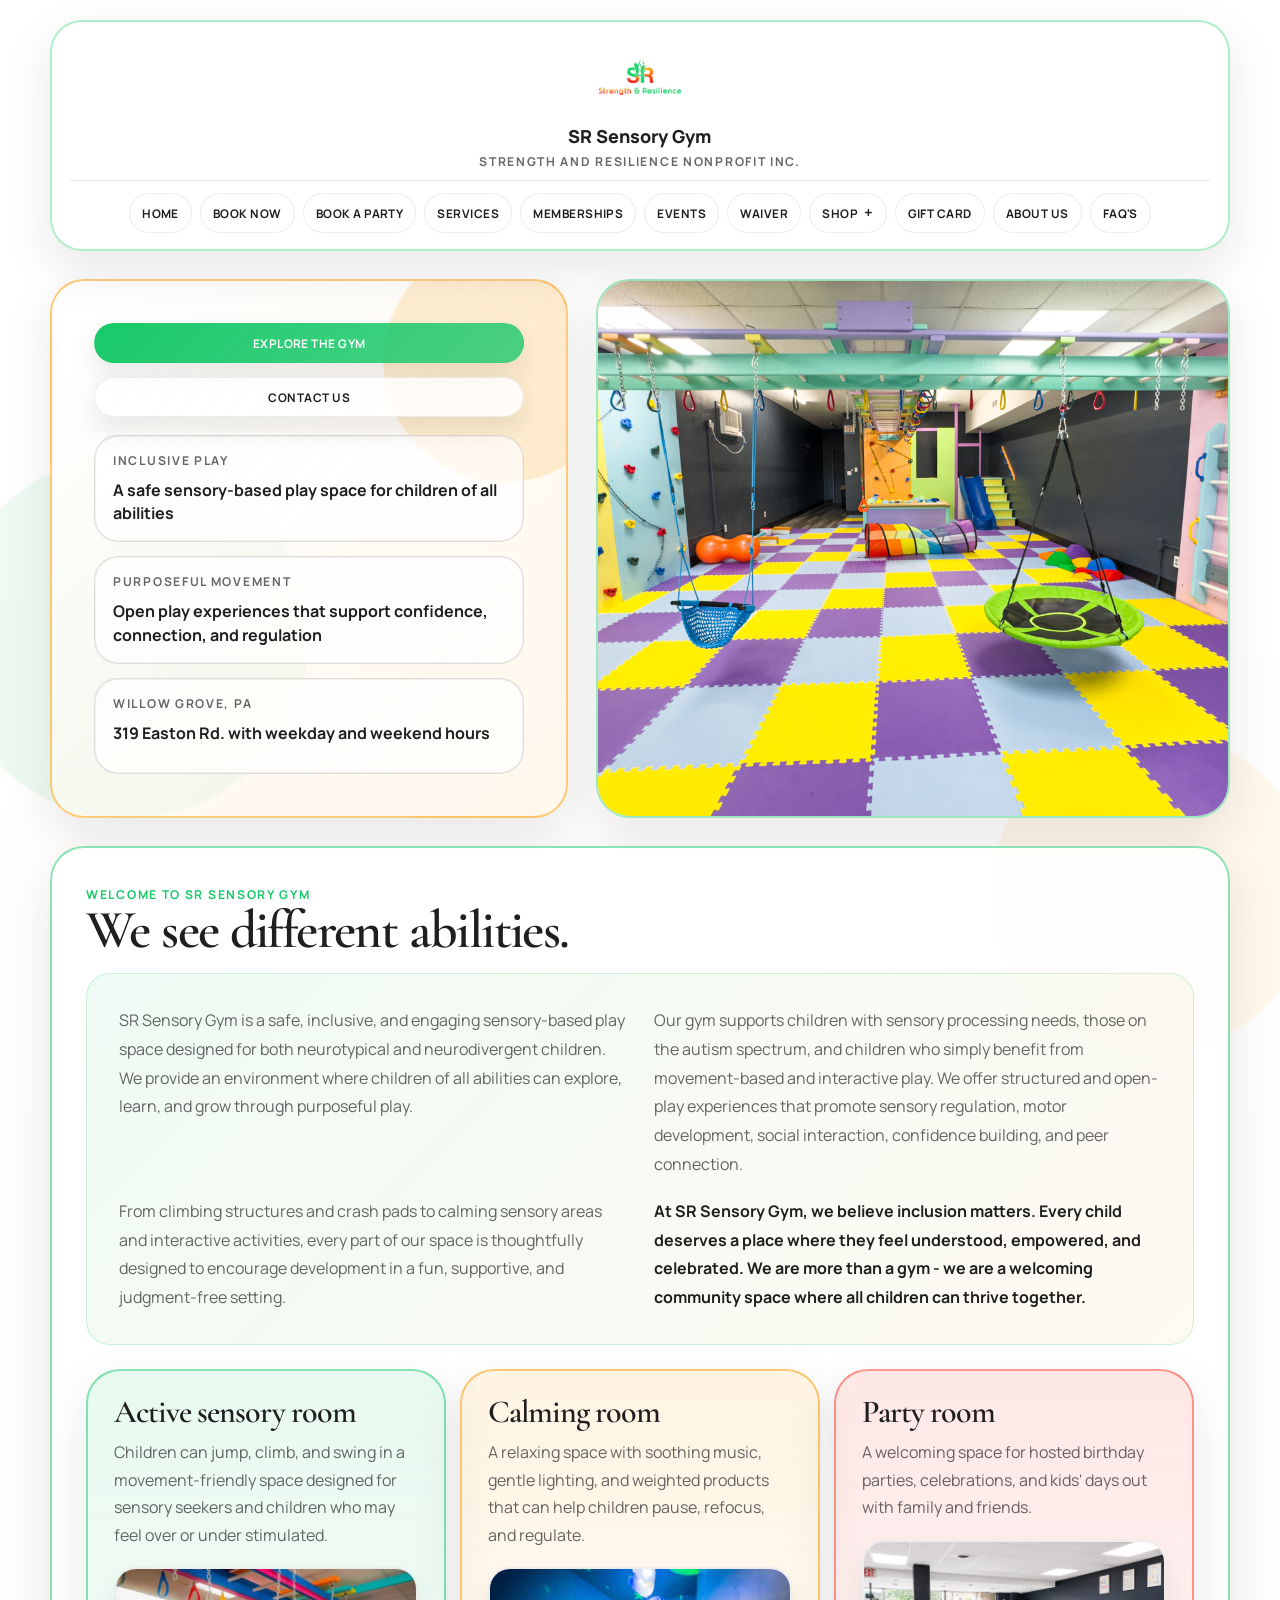
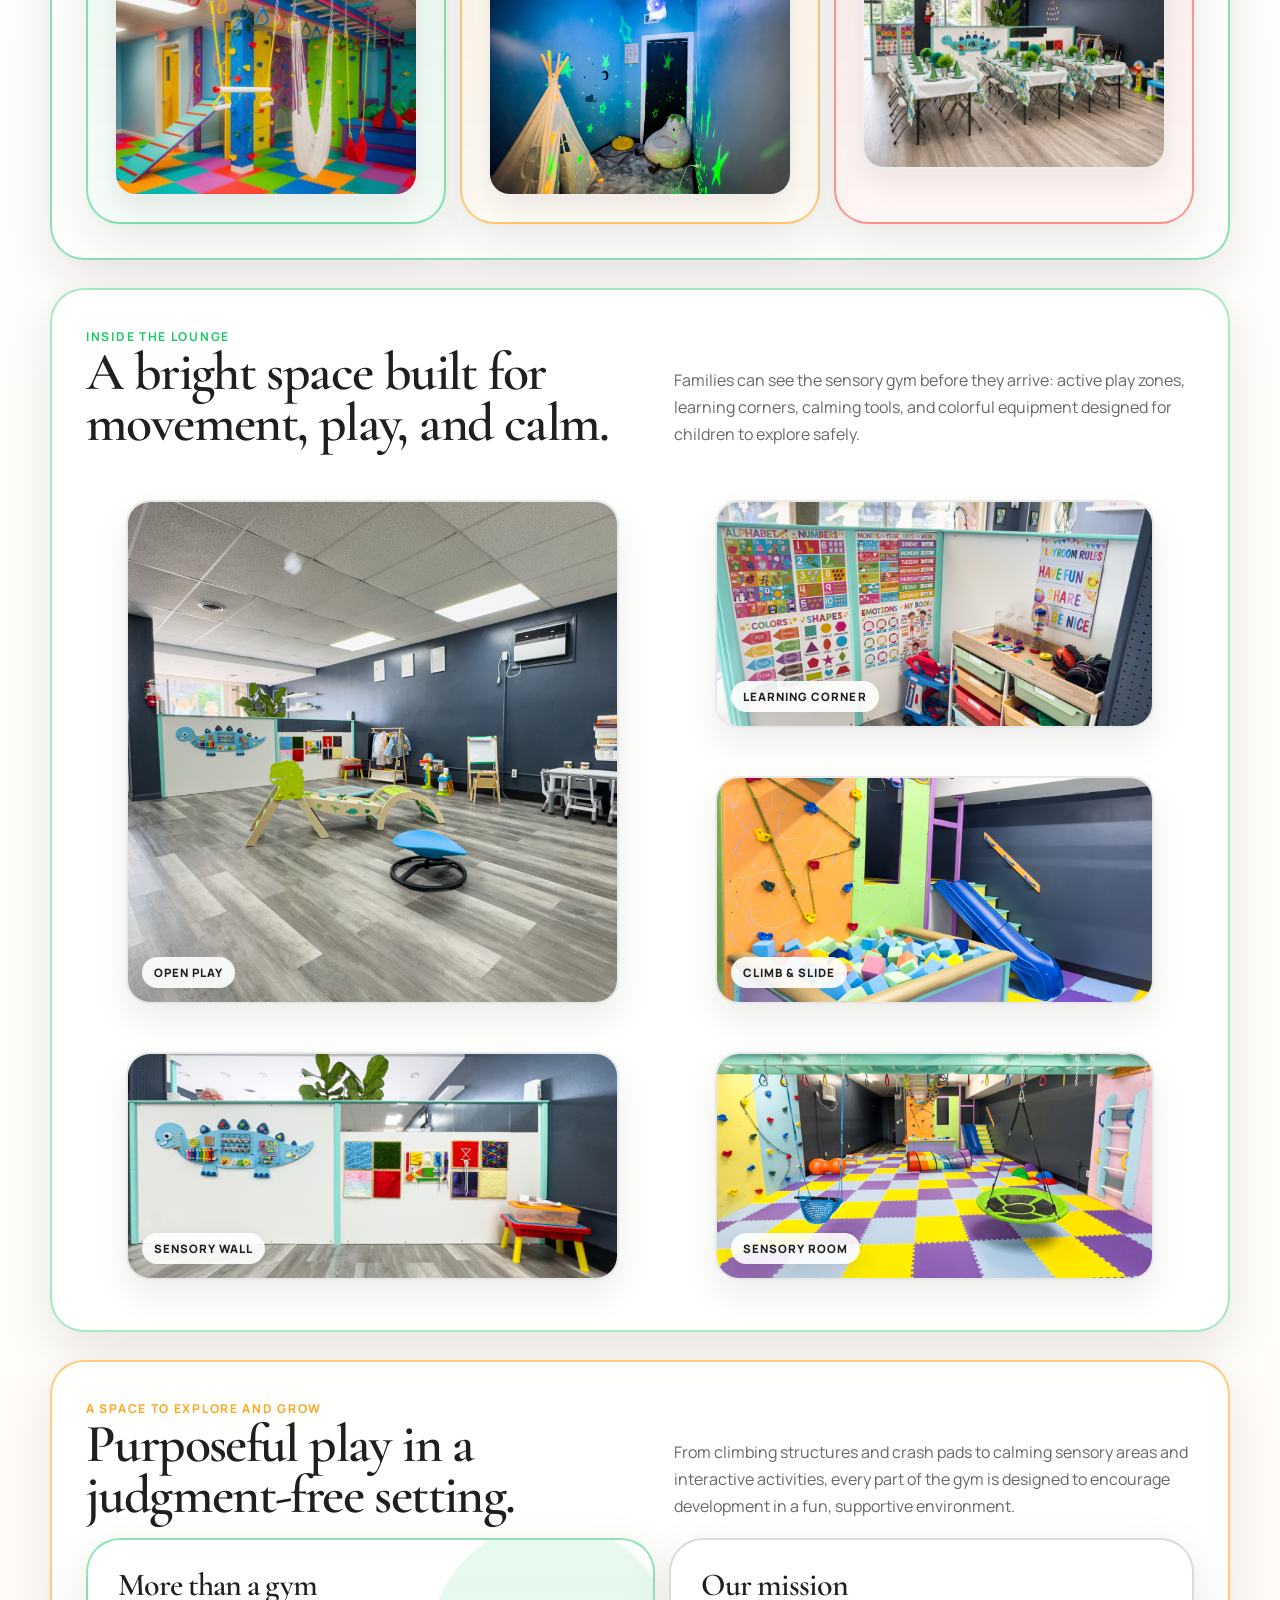
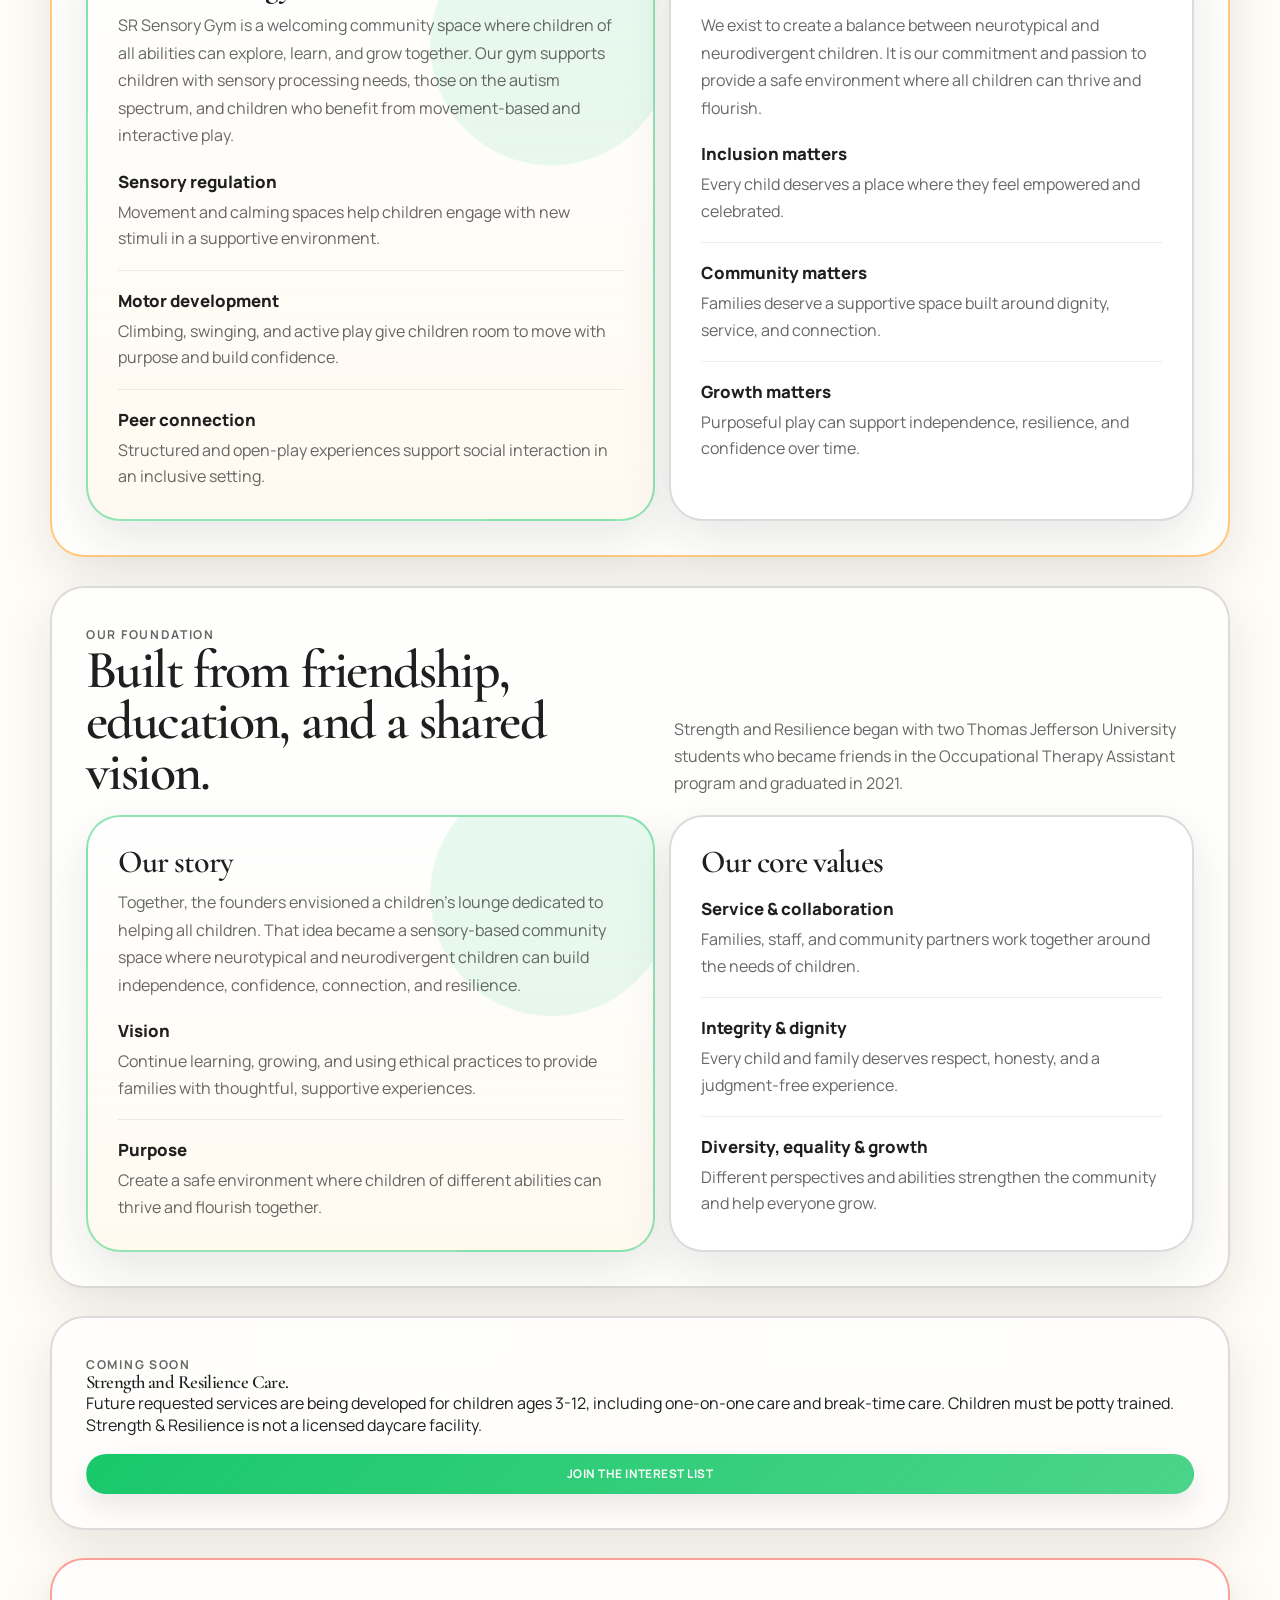
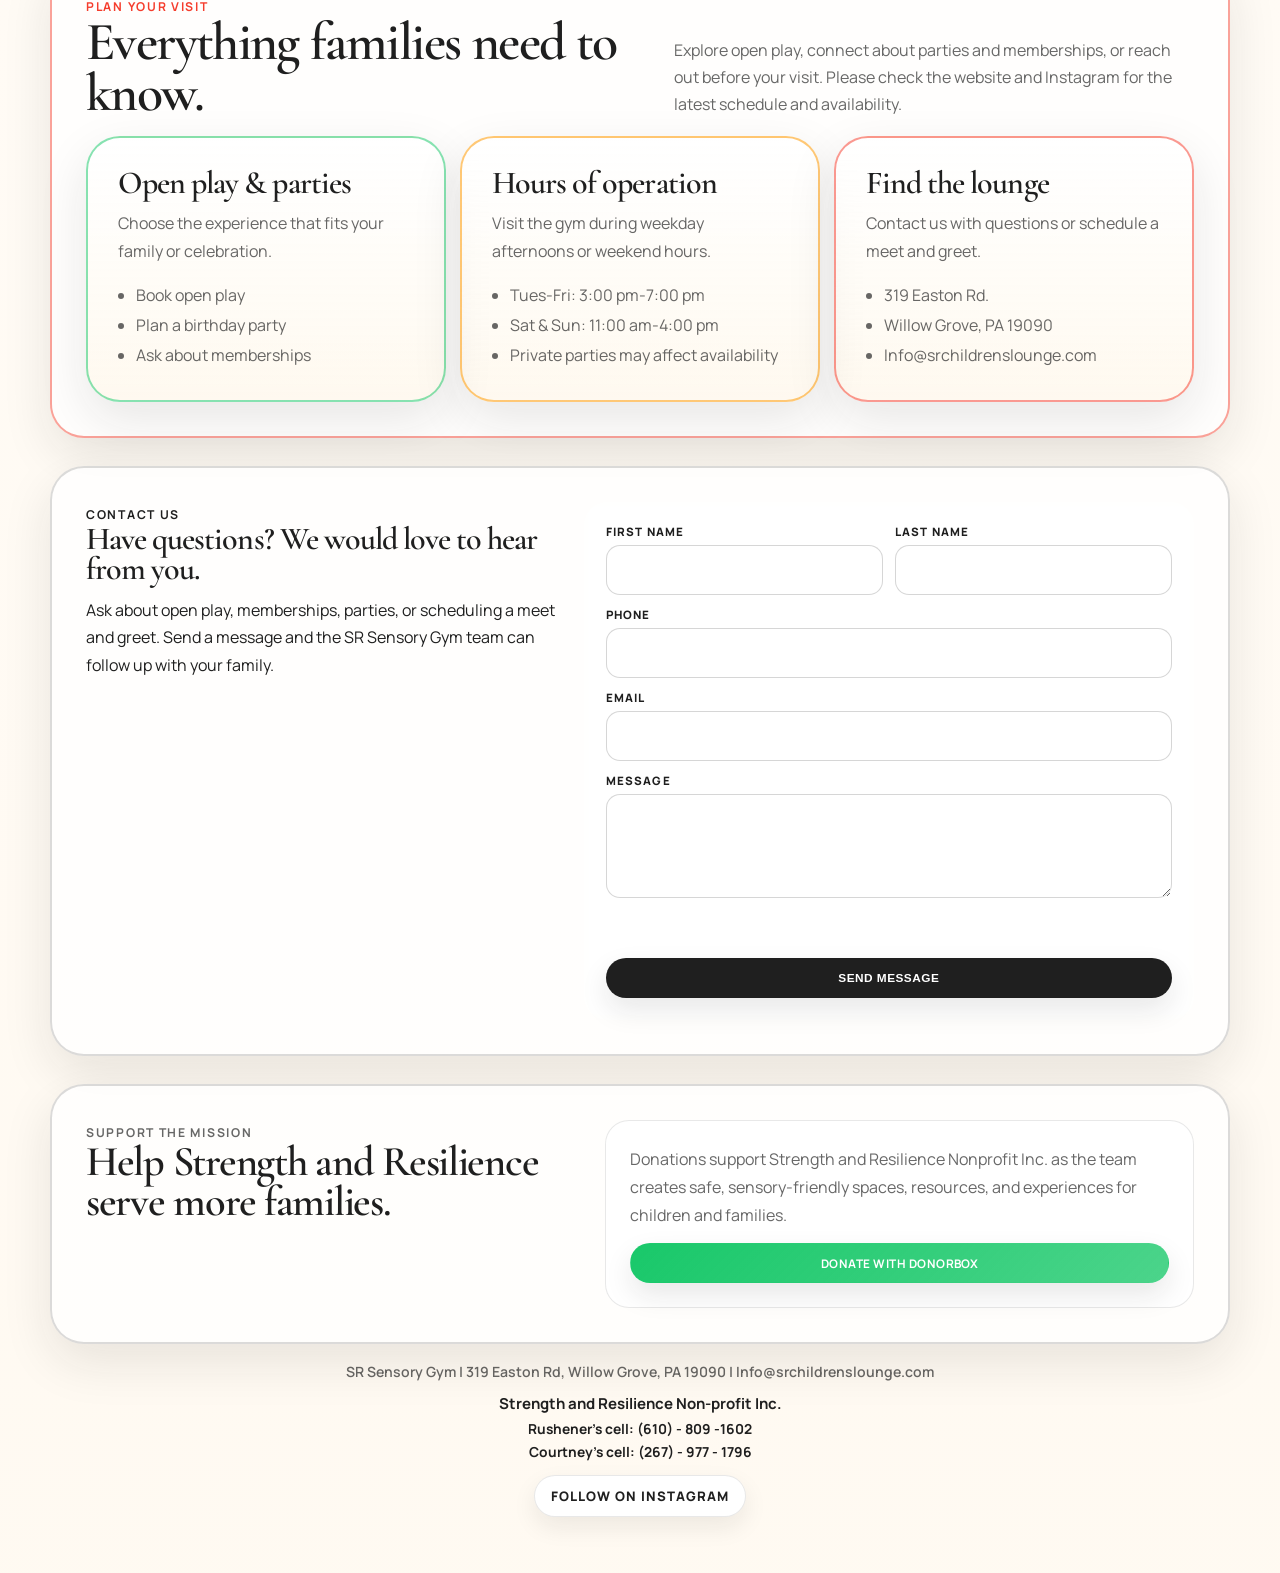
==== index.html @ 8238348f "Launch SR Sensory Gym standalone website" ====
<!DOCTYPE html>
<html lang="en">
<head>
  <meta charset="UTF-8" />
  <meta name="viewport" content="width=device-width, initial-scale=1.0" />
  <title>SR Sensory Gym | Strength and Resilience Nonprofit Inc.</title>
  <meta name="description" content="SR Sensory Gym is an inclusive sensory-based play space for neurotypical and neurodivergent children in Willow Grove, PA." />
  <style>
    @import url('https://fonts.googleapis.com/css2?family=Cormorant+Garamond:wght@500;600;700&family=Manrope:wght@400;500;600;700;800&display=swap');

    :root {
      --forest: #19c86a;
      --sun: #ffa41b;
      --tangerine: #ffa41b;
      --poppy: #f53d2d;
      --cream: #ffffff;
      --warm-white: #ffffff;
      --sage: rgba(25, 200, 106, .1);
      --sand: rgba(255, 164, 27, .12);
      --ink: #1f1f1f;
      --muted: rgba(31, 31, 31, .68);
      --line: rgba(31, 31, 31, .16);
      --shadow: 0 18px 50px rgba(31, 31, 31, .1);
      --radius-xl: 34px;
      --radius-lg: 24px;
    }

    * { box-sizing: border-box; }
    html { scroll-behavior: smooth; }
    body {
      margin: 0;
      font-family: Manrope, ui-sans-serif, system-ui, -apple-system, BlinkMacSystemFont, "Segoe UI", sans-serif;
      color: var(--ink);
      background:
        radial-gradient(circle at 10% 10%, rgba(25,200,106,.08) 0 180px, transparent 182px),
        radial-gradient(circle at 90% 14%, rgba(255,164,27,.08) 0 160px, transparent 162px),
        linear-gradient(180deg, #ffffff 0%, rgba(255,164,27,.06) 100%);
    }

    a { color: inherit; text-decoration: none; }
    img { display: block; max-width: 100%; }
    h1, h2, h3, p { margin: 0; }

    h1, h2, h3 {
      font-family: "Cormorant Garamond", Georgia, serif;
      line-height: .95;
      letter-spacing: -.03em;
      font-weight: 600;
    }

    .page {
      width: min(1180px, calc(100% - 32px));
      margin: 0 auto;
      padding: 20px 0 56px;
    }

    .site-header {
      display: grid;
      justify-items: center;
      align-items: center;
      gap: 10px;
      padding: 14px 18px 16px;
      border: 2px solid rgba(25, 200, 106, .34);
      border-radius: 32px;
      background: rgba(255, 255, 255, 0.92);
      backdrop-filter: blur(10px);
      box-shadow: var(--shadow);
      position: sticky;
      top: 16px;
      z-index: 10;
    }

    .brand {
      display: flex;
      flex-direction: column;
      align-items: center;
      gap: 6px;
      min-width: 0;
      text-align: center;
    }

    .brand img {
      width: 82px;
      height: 82px;
      object-fit: contain;
    }

    .brand strong {
      display: block;
      font-size: 1.12rem;
      font-weight: 800;
    }

    .brand span,
    .eyebrow,
    .info-label {
      color: var(--muted);
      font-size: .76rem;
      font-weight: 700;
      letter-spacing: .14em;
      text-transform: uppercase;
    }

    .brand span { display: block; margin-top: 5px; }

    .nav-links {
      display: flex;
      flex-wrap: wrap;
      justify-content: center;
      gap: 8px;
      width: 100%;
      padding-top: 12px;
      border-top: 1px solid rgba(31,31,31,.09);
    }

    .nav-links a,
    .button {
      display: inline-flex;
      align-items: center;
      justify-content: center;
      min-height: 40px;
      padding: 0 12px;
      border-radius: 999px;
      font-size: .74rem;
      font-weight: 700;
      letter-spacing: .04em;
      text-transform: uppercase;
    }

    .nav-links a {
      background: rgba(255,255,255,.9);
      border: 1px solid rgba(31,31,31,.08);
    }

    .hero {
      display: grid;
      grid-template-columns: minmax(0, .9fr) minmax(0, 1.1fr);
      gap: 28px;
      margin-top: 28px;
      align-items: stretch;
    }

    .panel,
    .highlight-card,
    .story-card,
    .visit-card,
    .cta-band,
    .logo-card {
      border: 2px solid var(--line);
      border-radius: var(--radius-xl);
      background: var(--warm-white);
      box-shadow: var(--shadow);
    }

    .hero-copy {
      padding: clamp(28px, 4vw, 42px);
      border-color: rgba(255, 164, 27, .56);
      background:
        radial-gradient(circle at 88% 15%, rgba(255,164,27,.18) 0 120px, transparent 122px),
        linear-gradient(135deg, var(--warm-white), rgba(255,164,27,.08));
    }

    .hero-actions,
    .hero-points,
    .highlights,
    .story-grid,
    .visit-grid {
      display: grid;
      gap: 14px;
    }

    .hero-actions {
      grid-template-columns: 1fr;
      margin-top: 0;
    }

    .button {
      border: 1px solid transparent;
      box-shadow: 0 12px 28px rgba(31,31,31,.1);
    }

    .button.primary {
      color: var(--warm-white);
      background: linear-gradient(135deg, var(--forest), rgba(25,200,106,.78));
    }

    .button.secondary {
      color: var(--ink);
      background: rgba(255,255,255,.82);
      border-color: rgba(31,31,31,.08);
    }

    .hero-points {
      grid-template-columns: 1fr;
      margin-top: 18px;
    }

    .info-pill {
      min-height: 96px;
      padding: 16px 18px;
      border: 1px solid rgba(31,31,31,.14);
      border-radius: var(--radius-lg);
      background: rgba(255,255,255,.72);
      box-shadow: inset 0 0 0 1px rgba(31,31,31,.06);
    }

    .info-label {
      display: block;
    }

    .info-pill strong {
      display: block;
      margin-top: 10px;
      font-size: 1rem;
      line-height: 1.45;
    }

    .logo-card {
      padding: 0;
      border: 0;
      border-radius: 0;
      background: transparent;
      box-shadow: none;
    }

    .logo-stage {
      min-height: 100%;
      padding: 0;
      display: grid;
      align-content: center;
      justify-items: center;
      background: transparent;
    }

    .logo-stage img {
      width: min(100%, 500px);
    }

    .hero-photo {
      min-height: 100%;
      overflow: hidden;
      border-color: rgba(25, 200, 106, .42);
      background: #ffffff;
    }

    .hero-photo img {
      width: 100%;
      height: 100%;
      min-height: 520px;
      object-fit: cover;
    }

    .photo-section {
      display: grid;
      gap: 18px;
    }

    .photo-grid {
      display: grid;
      grid-template-columns: 1.05fr .95fr;
      grid-auto-rows: 260px;
      gap: 16px;
    }

    .photo-card {
      position: relative;
      overflow: hidden;
      min-height: 0;
      border: 2px solid rgba(31,31,31,.1);
      border-radius: var(--radius-lg);
      background: #ffffff;
      box-shadow: 0 16px 34px rgba(31,31,31,.08);
    }

    .photo-card:first-child {
      grid-row: span 2;
    }

    .photo-card img {
      width: 100%;
      height: 100%;
      object-fit: cover;
    }

    .photo-card span {
      position: absolute;
      left: 14px;
      bottom: 14px;
      max-width: calc(100% - 28px);
      padding: 8px 12px;
      border-radius: 999px;
      color: var(--ink);
      background: rgba(255,255,255,.9);
      box-shadow: 0 10px 24px rgba(31,31,31,.12);
      font-size: .72rem;
      font-weight: 900;
      letter-spacing: .09em;
      text-transform: uppercase;
    }

    section {
      margin-top: 28px;
    }

    main > section:not(.hero) {
      scroll-margin-top: 132px;
      padding: clamp(24px, 3.2vw, 34px);
      border: 2px solid var(--line);
      border-radius: var(--radius-xl);
      background: rgba(255,255,255,.78);
      box-shadow: var(--shadow);
    }

    #about { border-color: rgba(25, 200, 106, .5); }
    #experience { border-color: rgba(255, 164, 27, .58); }
    #photos { border-color: rgba(25, 200, 106, .4); }
    #visit { border-color: rgba(245, 61, 45, .48); }

    #about .eyebrow { color: var(--forest); }
    #experience .eyebrow { color: var(--tangerine); }
    #photos .eyebrow { color: var(--forest); }
    #visit .eyebrow { color: var(--poppy); }

    .section-head {
      display: flex;
      justify-content: space-between;
      align-items: end;
      gap: 20px;
      margin-bottom: 18px;
    }

    .section-head h2 {
      font-size: clamp(2.3rem, 4.2vw, 4rem);
    }

    .section-head p {
      max-width: 520px;
      color: var(--muted);
      line-height: 1.7;
    }

    .about-copy {
      display: grid;
      grid-template-columns: repeat(2, minmax(0, 1fr));
      gap: 18px 28px;
      margin: 0 0 24px;
      padding: clamp(22px, 3vw, 32px);
      border: 1px solid rgba(25, 200, 106, .2);
      border-radius: 24px;
      background: linear-gradient(135deg, rgba(25, 200, 106, .07), rgba(255, 164, 27, .06));
    }

    .about-copy p {
      color: var(--muted);
      line-height: 1.8;
    }

    .about-copy p:last-child {
      color: var(--ink);
      font-weight: 700;
    }

    .highlights {
      grid-template-columns: repeat(3, minmax(0, 1fr));
    }

    .highlight-card {
      padding: 26px;
    }

    .highlight-card:nth-child(1) { border-color: rgba(25,200,106,.5); background: linear-gradient(180deg, var(--sage), rgba(25,200,106,.04)); }
    .highlight-card:nth-child(2) { border-color: rgba(255,164,27,.58); background: linear-gradient(180deg, var(--sand), rgba(255,164,27,.04)); }
    .highlight-card:nth-child(3) { border-color: rgba(245,61,45,.5); background: linear-gradient(180deg, rgba(245,61,45,.12), rgba(245,61,45,.04)); }

    .highlight-card h3,
    .story-card h3,
    .visit-card h3,
    .cta-band h3 {
      font-size: 2rem;
    }

    .highlight-card p,
    .story-card p,
    .visit-card p,
    .cta-band p {
      margin-top: 12px;
      color: var(--muted);
      line-height: 1.72;
    }

    .highlight-image {
      margin: 18px 0 0;
      overflow: hidden;
      border: 2px solid rgba(31,31,31,.08);
      border-radius: 22px;
      background: #ffffff;
      box-shadow: 0 14px 28px rgba(31,31,31,.08);
    }

    .highlight-image img {
      display: block;
      width: 100%;
      aspect-ratio: 4 / 3;
      object-fit: cover;
    }

    .story-grid {
      grid-template-columns: 1.04fr .96fr;
    }

    .story-card,
    .visit-card {
      padding: 30px;
    }

    .story-card.featured {
      border-color: rgba(25, 200, 106, .48);
      background:
        radial-gradient(circle at 82% 18%, rgba(25,200,106,.1) 0 120px, transparent 122px),
        linear-gradient(180deg, #ffffff, rgba(255,164,27,.06));
    }

    .story-list {
      display: grid;
      gap: 18px;
      margin-top: 20px;
    }

    .story-item {
      padding-top: 18px;
      border-top: 1px solid rgba(31,31,31,.08);
    }

    .story-item:first-child {
      padding-top: 0;
      border-top: 0;
    }

    .story-item strong {
      display: block;
      font-size: 1.05rem;
      font-weight: 800;
    }

    .story-item span {
      display: block;
      margin-top: 6px;
      color: var(--muted);
      line-height: 1.65;
    }

    .visit-grid {
      grid-template-columns: repeat(3, minmax(0, 1fr));
    }

    .visit-card {
      background: linear-gradient(180deg, rgba(255,255,255,.96), rgba(255,164,27,.06));
    }

    .visit-card:nth-child(1) { border-color: rgba(25,200,106,.52); }
    .visit-card:nth-child(2) { border-color: rgba(255,164,27,.6); }
    .visit-card:nth-child(3) { border-color: rgba(245,61,45,.52); }

    .visit-card ul {
      margin: 16px 0 0;
      padding-left: 18px;
      color: var(--muted);
      line-height: 1.85;
    }

    .cta-band {
      display: grid;
      grid-template-columns: .88fr 1.12fr;
      gap: 18px;
      padding: 30px;
      background:
        radial-gradient(circle at 88% 18%, rgba(255,255,255,.15) 0 110px, transparent 112px),
        linear-gradient(135deg, var(--tangerine), var(--poppy));
      border-color: rgba(245,61,45,.76);
      color: var(--ink);
    }

    .cta-band p {
      color: var(--ink);
      max-width: 560px;
    }

    .donor-band {
      display: grid;
      grid-template-columns: .92fr 1.08fr;
      gap: 18px;
      padding: 30px;
      border: 2px solid rgba(25,200,106,.46);
      border-radius: var(--radius-xl);
      background:
        radial-gradient(circle at 86% 16%, rgba(25,200,106,.15) 0 110px, transparent 112px),
        linear-gradient(135deg, #ffffff, rgba(255,164,27,.08));
      box-shadow: var(--shadow);
    }

    .donor-band h3 {
      font-size: 2.65rem;
    }

    .donor-band p {
      color: var(--muted);
      line-height: 1.75;
    }

    .donor-box {
      display: grid;
      align-content: center;
      gap: 14px;
      padding: 24px;
      border: 1px solid rgba(31,31,31,.1);
      border-radius: var(--radius-lg);
      background: rgba(255,255,255,.78);
    }

    .cta-box {
      padding: 22px;
      border-radius: 24px;
      background: rgba(255,255,255,.14);
      backdrop-filter: blur(6px);
    }

    .contact-form {
      display: grid;
      grid-template-columns: 1fr 1fr;
      gap: 12px;
    }

    .form-field {
      display: grid;
      gap: 6px;
    }

    .form-field.full {
      grid-column: 1 / -1;
    }

    .form-field label {
      font-size: .72rem;
      font-weight: 800;
      letter-spacing: .1em;
      text-transform: uppercase;
    }

    .form-field input,
    .form-field textarea {
      width: 100%;
      border: 1px solid rgba(31,31,31,.18);
      border-radius: 14px;
      padding: 13px 14px;
      color: var(--ink);
      background: rgba(255,255,255,.78);
      font: inherit;
    }

    .form-field textarea {
      min-height: 104px;
      resize: vertical;
    }

    .form-submit {
      grid-column: 1 / -1;
      border: 1px solid rgba(31,31,31,.18);
      background: var(--ink);
      color: var(--warm-white);
      cursor: pointer;
    }

    .form-status {
      grid-column: 1 / -1;
      min-height: 24px;
      color: var(--muted);
      font-weight: 800;
      line-height: 1.5;
    }

    .form-status[data-tone="success"] { color: #147943; }
    .form-status[data-tone="error"] { color: var(--poppy); }

    .footer-note {
      margin-top: 18px;
      text-align: center;
      color: var(--muted);
      font-size: .88rem;
      font-weight: 600;
    }

    .footer-links {
      display: flex;
      flex-wrap: wrap;
      justify-content: center;
      gap: 10px;
      margin-top: 12px;
    }

    .footer-link {
      display: inline-flex;
      align-items: center;
      min-height: 42px;
      padding: 0 16px;
      border: 1px solid rgba(31,31,31,.1);
      border-radius: 999px;
      color: var(--ink);
      background: var(--warm-white);
      box-shadow: 0 10px 24px rgba(31,31,31,.08);
      font-size: .82rem;
      font-weight: 800;
      letter-spacing: .08em;
      text-transform: uppercase;
    }

    .footer-contact {
      margin-top: 10px;
      text-align: center;
      color: var(--ink);
      font-size: .86rem;
      font-weight: 700;
      line-height: 1.7;
    }

    .footer-contact strong {
      display: block;
      font-size: .94rem;
    }

    .newsletter-popup[hidden] {
      display: none;
    }

    .newsletter-popup {
      position: fixed;
      top: 0;
      left: 0;
      width: 100vw;
      height: 100vh;
      z-index: 100;
      display: grid;
      place-items: center;
      padding: 18px;
      opacity: 0;
      visibility: hidden;
      transition: opacity .28s ease, visibility .28s ease;
    }

    .newsletter-popup.is-visible {
      opacity: 1;
      visibility: visible;
    }

    .newsletter-backdrop {
      position: absolute;
      inset: 0;
      background:
        radial-gradient(circle at 20% 18%, rgba(25, 200, 106, .24), transparent 260px),
        radial-gradient(circle at 82% 26%, rgba(255, 164, 27, .22), transparent 240px),
        rgba(31, 31, 31, .34);
      backdrop-filter: blur(8px);
    }

    .newsletter-card {
      position: relative;
      width: min(560px, 100%);
      max-height: calc(100vh - 36px);
      overflow-y: auto;
      border: 2px solid rgba(25, 200, 106, .24);
      border-radius: 34px;
      background:
        radial-gradient(circle at 86% 8%, rgba(255, 164, 27, .16) 0 110px, transparent 112px),
        linear-gradient(145deg, rgba(255,255,255,.98), rgba(255,248,238,.98));
      box-shadow: 0 24px 70px rgba(31, 31, 31, .2);
      transform: translateY(18px) scale(.98);
      transition: transform .32s ease;
    }

    .newsletter-popup.is-visible .newsletter-card {
      transform: translateY(0) scale(1);
    }

    .newsletter-close {
      position: absolute;
      top: 18px;
      right: 18px;
      z-index: 2;
      width: 42px;
      height: 42px;
      border: 1px solid rgba(31,31,31,.08);
      border-radius: 50%;
      color: rgba(31,31,31,.48);
      background: rgba(255,255,255,.82);
      cursor: pointer;
      font: 700 2.2rem/1 Arial, sans-serif;
      box-shadow: 0 10px 22px rgba(31,31,31,.08);
    }

    .newsletter-copy {
      padding: 44px 42px 24px;
    }

    .newsletter-copy h2 {
      max-width: 420px;
      font-size: clamp(2.35rem, 7vw, 3.55rem);
      line-height: .92;
    }

    .newsletter-copy > p {
      margin-top: 18px;
      color: #3a3632;
      font-size: 1rem;
      line-height: 1.55;
    }

    .newsletter-form {
      display: grid;
      gap: 14px;
      margin-top: 22px;
    }

    .newsletter-form label {
      color: var(--muted);
      font-size: .72rem;
      font-weight: 700;
      letter-spacing: .12em;
      text-transform: uppercase;
    }

    .newsletter-form input[type="email"] {
      width: 100%;
      border: 1px solid rgba(31,31,31,.14);
      border-radius: 999px;
      padding: 14px 18px;
      color: var(--ink);
      background: rgba(255,255,255,.88);
      font: 600 1rem Manrope, ui-sans-serif, system-ui, sans-serif;
      outline: none;
      box-shadow: inset 0 1px 0 rgba(255,255,255,.8);
    }

    .newsletter-form input[type="email"]:focus {
      border-color: var(--forest);
      box-shadow: 0 0 0 4px rgba(25, 200, 106, .12);
    }

    .newsletter-form .form-status {
      min-height: 0;
      margin: 0;
      font-size: .88rem;
    }

    .newsletter-submit {
      justify-self: stretch;
      min-height: 52px;
      border: 0;
      border-radius: 999px;
      color: var(--warm-white);
      background: linear-gradient(135deg, var(--forest), rgba(25,200,106,.78));
      cursor: pointer;
      font-size: .82rem;
      font-weight: 800;
      letter-spacing: .1em;
      text-transform: uppercase;
      box-shadow: 0 16px 30px rgba(25, 200, 106, .22);
    }

    .newsletter-image {
      width: 100%;
      aspect-ratio: 16 / 7;
      object-fit: cover;
      border-top: 1px solid rgba(31,31,31,.08);
    }

    @media (max-width: 980px) {
      .hero,
      .story-grid,
      .cta-band,
      .donor-band,
      .visit-grid,
      .highlights,
      .about-copy,
      .photo-grid {
        grid-template-columns: 1fr;
      }

      .hero-points {
        grid-template-columns: 1fr;
      }

      .hero-photo img {
        min-height: 420px;
      }

      .photo-card:first-child {
        grid-row: span 1;
      }
    }

    @media (max-width: 760px) {
      main > section:not(.hero) {
        scroll-margin-top: 330px;
      }

      .site-header {
        padding: 16px 12px;
        border-radius: 26px;
      }

      .brand {
        width: 100%;
      }

      .brand img {
        width: 74px;
        height: 74px;
      }

      .nav-links {
        justify-content: flex-start;
        align-items: center;
        flex-wrap: nowrap;
        overflow-x: auto;
        padding: 12px 2px 5px;
        -webkit-overflow-scrolling: touch;
        scrollbar-width: none;
      }

      .nav-links::-webkit-scrollbar {
        display: none;
      }

      .nav-links a {
        flex: 0 0 auto;
      }

      .hero-actions {
        grid-template-columns: 1fr;
      }

      .contact-form {
        grid-template-columns: 1fr;
      }

      .form-field.full,
      .form-submit {
        grid-column: auto;
      }

      .newsletter-copy {
        padding: 42px 26px 24px;
      }

      .newsletter-copy h2 {
        font-size: clamp(2.45rem, 12vw, 3.4rem);
      }
    }
  </style>
  <link rel="stylesheet" href="assets/strength-resilience/flow.css" />
</head>
<body>
  <div class="page">
    <header class="site-header">
      <a class="brand" href="https://ownyourweb.xyz/">
        <img src="assets/strength-resilience-logo.png" alt="Strength &amp; Resilience Children Lounge logo" />
        <div>
          <strong>SR Sensory Gym</strong>
          <span>Strength and Resilience Nonprofit Inc.</span>
        </div>
      </a>

      <nav class="nav-links" aria-label="Primary">
        <a href="#home">Home</a>
        <a href="strength-resilience-book-now.html">Book Now</a>
        <a href="strength-resilience-book-a-party.html">Book a Party</a>
        <a href="strength-resilience-services.html">Services</a>
        <a href="strength-resilience-memberships.html">Memberships</a>
        <a href="strength-resilience-events.html">Events</a>
        <a href="strength-resilience-waiver.html">Waiver</a>
        <details class="nav-shop">
          <summary>Shop</summary>
          <div class="nav-shop-menu">
            <a href="https://square.link/u/NXiAli9T" target="_blank" rel="noopener noreferrer">Socks</a>
            <a href="https://square.link/u/zEARYSxe" target="_blank" rel="noopener noreferrer">Hat</a>
            <a href="https://square.link/u/XzsOlg9N" target="_blank" rel="noopener noreferrer">Sweatshirts</a>
          </div>
        </details>
        <a href="https://app.squareup.com/gift/MLZ7ERDANNXQT/order" target="_blank" rel="noopener noreferrer">Gift Card</a>
        <a href="#about">About Us</a>
        <a href="strength-resilience-faq.html">FAQ's</a>
      </nav>
    </header>

    <main>
      <section class="hero" id="home">
        <article class="panel hero-copy">
          <div class="hero-actions">
            <a class="button primary" href="#experience">Explore the gym</a>
            <a class="button secondary" href="#connect">Contact us</a>
          </div>

          <div class="hero-points">
            <div class="info-pill">
              <span class="info-label">Inclusive play</span>
              <strong>A safe sensory-based play space for children of all abilities</strong>
            </div>
            <div class="info-pill">
              <span class="info-label">Purposeful movement</span>
              <strong>Open play experiences that support confidence, connection, and regulation</strong>
            </div>
            <div class="info-pill">
              <span class="info-label">Willow Grove, PA</span>
              <strong>319 Easton Rd. with weekday and weekend hours</strong>
            </div>
          </div>
        </article>

        <article class="panel hero-photo">
          <img src="assets/strength-resilience/sr-gym-main.jpeg" alt="Colorful SR Sensory Gym play space with swings and padded floor tiles" />
        </article>
      </section>

      <section id="about">
        <div class="section-head">
          <div>
            <span class="eyebrow">Welcome to SR Sensory Gym</span>
            <h2>We see different abilities.</h2>
          </div>
        </div>

        <div class="about-copy">
          <p>
            SR Sensory Gym is a safe, inclusive, and engaging sensory-based play space designed for both neurotypical and neurodivergent children. We provide an environment where children of all abilities can explore, learn, and grow through purposeful play.
          </p>
          <p>
            Our gym supports children with sensory processing needs, those on the autism spectrum, and children who simply benefit from movement-based and interactive play. We offer structured and open-play experiences that promote sensory regulation, motor development, social interaction, confidence building, and peer connection.
          </p>
          <p>
            From climbing structures and crash pads to calming sensory areas and interactive activities, every part of our space is thoughtfully designed to encourage development in a fun, supportive, and judgment-free setting.
          </p>
          <p>
            At SR Sensory Gym, we believe inclusion matters. Every child deserves a place where they feel understood, empowered, and celebrated. We are more than a gym - we are a welcoming community space where all children can thrive together.
          </p>
        </div>

        <div class="highlights">
          <article class="highlight-card">
            <h3>Active sensory room</h3>
            <p>Children can jump, climb, and swing in a movement-friendly space designed for sensory seekers and children who may feel over or under stimulated.</p>
            <figure class="highlight-image">
              <img src="assets/strength-resilience/sr-active-sensory-room.jpeg" alt="SR Sensory Gym active sensory room with climbing walls, swings, hanging equipment, and colorful padded floors" />
            </figure>
          </article>
          <article class="highlight-card">
            <h3>Calming room</h3>
            <p>A relaxing space with soothing music, gentle lighting, and weighted products that can help children pause, refocus, and regulate.</p>
            <figure class="highlight-image">
              <img src="assets/strength-resilience/sr-calming-room.jpeg" alt="SR Sensory Gym calming room with a sensory tent, soft seating, and projected stars" />
            </figure>
          </article>
          <article class="highlight-card">
            <h3>Party room</h3>
            <p>A welcoming space for hosted birthday parties, celebrations, and kids' days out with family and friends.</p>
            <figure class="highlight-image">
              <img src="assets/strength-resilience/sr-party-room.jpeg" alt="SR Sensory Gym party room set up with decorated tables, chairs, and birthday party supplies" />
            </figure>
          </article>
        </div>
      </section>

      <section id="photos" class="photo-section">
        <div class="section-head">
          <div>
            <span class="eyebrow">Inside the lounge</span>
            <h2>A bright space built for movement, play, and calm.</h2>
          </div>
          <p>
            Families can see the sensory gym before they arrive: active play zones, learning corners, calming tools, and colorful equipment designed for children to explore safely.
          </p>
        </div>

        <div class="photo-grid" aria-label="SR Sensory Gym photo gallery">
          <figure class="photo-card">
            <img src="assets/strength-resilience/sr-open-play.jpeg" alt="Open play room with activity stations, tables, and sensory equipment" />
            <span>Open play</span>
          </figure>
          <figure class="photo-card">
            <img src="assets/strength-resilience/sr-learning-corner.jpeg" alt="Learning corner with alphabet, numbers, emotions, and playroom rules posters" />
            <span>Learning corner</span>
          </figure>
          <figure class="photo-card">
            <img src="assets/strength-resilience/sr-climb-slide.jpeg" alt="Climbing wall, foam pit, and blue slide inside the sensory gym" />
            <span>Climb &amp; slide</span>
          </figure>
          <figure class="photo-card">
            <img src="assets/strength-resilience/sr-sensory-wall.jpeg" alt="Sensory wall with tactile boards and interactive activity panels" />
            <span>Sensory wall</span>
          </figure>
          <figure class="photo-card">
            <img src="assets/strength-resilience/sr-gym-main.jpeg" alt="Wide sensory gym view with swings and colorful padded floor tiles" />
            <span>Sensory Room</span>
          </figure>
        </div>
      </section>

      <section id="experience">
        <div class="section-head">
          <div>
            <span class="eyebrow">A space to explore and grow</span>
            <h2>Purposeful play in a judgment-free setting.</h2>
          </div>
          <p>
            From climbing structures and crash pads to calming sensory areas and interactive activities, every part of the gym is designed to encourage development in a fun, supportive environment.
          </p>
        </div>

        <div class="story-grid">
          <article class="story-card featured">
            <h3>More than a gym</h3>
            <p>
              SR Sensory Gym is a welcoming community space where children of all abilities can explore, learn, and grow together. Our gym supports children with sensory processing needs, those on the autism spectrum, and children who benefit from movement-based and interactive play.
            </p>
            <div class="story-list">
              <div class="story-item">
                <strong>Sensory regulation</strong>
                <span>Movement and calming spaces help children engage with new stimuli in a supportive environment.</span>
              </div>
              <div class="story-item">
                <strong>Motor development</strong>
                <span>Climbing, swinging, and active play give children room to move with purpose and build confidence.</span>
              </div>
              <div class="story-item">
                <strong>Peer connection</strong>
                <span>Structured and open-play experiences support social interaction in an inclusive setting.</span>
              </div>
            </div>
          </article>

          <article class="story-card">
            <h3>Our mission</h3>
            <p>
              We exist to create a balance between neurotypical and neurodivergent children. It is our commitment and passion to provide a safe environment where all children can thrive and flourish.
            </p>
            <div class="story-list">
              <div class="story-item">
                <strong>Inclusion matters</strong>
                <span>Every child deserves a place where they feel empowered and celebrated.</span>
              </div>
              <div class="story-item">
                <strong>Community matters</strong>
                <span>Families deserve a supportive space built around dignity, service, and connection.</span>
              </div>
              <div class="story-item">
                <strong>Growth matters</strong>
                <span>Purposeful play can support independence, resilience, and confidence over time.</span>
              </div>
            </div>
          </article>
        </div>
      </section>

      <section id="story">
        <div class="section-head">
          <div>
            <span class="eyebrow">Our foundation</span>
            <h2>Built from friendship, education, and a shared vision.</h2>
          </div>
          <p>
            Strength and Resilience began with two Thomas Jefferson University students who became friends in the Occupational Therapy Assistant program and graduated in 2021.
          </p>
        </div>

        <div class="story-grid">
          <article class="story-card featured">
            <h3>Our story</h3>
            <p>
              Together, the founders envisioned a children's lounge dedicated to helping all children. That idea became a sensory-based community space where neurotypical and neurodivergent children can build independence, confidence, connection, and resilience.
            </p>
            <div class="story-list">
              <div class="story-item">
                <strong>Vision</strong>
                <span>Continue learning, growing, and using ethical practices to provide families with thoughtful, supportive experiences.</span>
              </div>
              <div class="story-item">
                <strong>Purpose</strong>
                <span>Create a safe environment where children of different abilities can thrive and flourish together.</span>
              </div>
            </div>
          </article>

          <article class="story-card">
            <h3>Our core values</h3>
            <div class="story-list">
              <div class="story-item">
                <strong>Service &amp; collaboration</strong>
                <span>Families, staff, and community partners work together around the needs of children.</span>
              </div>
              <div class="story-item">
                <strong>Integrity &amp; dignity</strong>
                <span>Every child and family deserves respect, honesty, and a judgment-free experience.</span>
              </div>
              <div class="story-item">
                <strong>Diversity, equality &amp; growth</strong>
                <span>Different perspectives and abilities strengthen the community and help everyone grow.</span>
              </div>
            </div>
          </article>
        </div>
      </section>

      <section class="note-band" id="care">
        <div>
          <span class="eyebrow">Coming soon</span>
          <h3>Strength and Resilience Care.</h3>
        </div>
        <div>
          <p>
            Future requested services are being developed for children ages 3-12, including one-on-one care and break-time care. Children must be potty trained. Strength &amp; Resilience is not a licensed daycare facility.
          </p>
          <div class="hero-actions" style="margin-top: 18px;">
            <a class="button primary" href="#connect">Join the interest list</a>
          </div>
        </div>
      </section>

      <section id="visit">
        <div class="section-head">
          <div>
            <span class="eyebrow">Plan your visit</span>
            <h2>Everything families need to know.</h2>
          </div>
          <p>
            Explore open play, connect about parties and memberships, or reach out before your visit. Please check the website and Instagram for the latest schedule and availability.
          </p>
        </div>

        <div class="visit-grid">
          <article class="visit-card">
            <h3>Open play &amp; parties</h3>
            <p>Choose the experience that fits your family or celebration.</p>
            <ul>
              <li>Book open play</li>
              <li>Plan a birthday party</li>
              <li>Ask about memberships</li>
            </ul>
          </article>

          <article class="visit-card">
            <h3>Hours of operation</h3>
            <p>Visit the gym during weekday afternoons or weekend hours.</p>
            <ul>
              <li>Tues-Fri: 3:00 pm-7:00 pm</li>
              <li>Sat &amp; Sun: 11:00 am-4:00 pm</li>
              <li>Private parties may affect availability</li>
            </ul>
          </article>

          <article class="visit-card">
            <h3>Find the lounge</h3>
            <p>Contact us with questions or schedule a meet and greet.</p>
            <ul>
              <li>319 Easton Rd.</li>
              <li>Willow Grove, PA 19090</li>
              <li>Info@srchildrenslounge.com</li>
            </ul>
          </article>
        </div>
      </section>

      <section class="cta-band" id="connect">
        <div>
          <span class="eyebrow" style="color: var(--ink);">Contact us</span>
          <h3>Have questions? We would love to hear from you.</h3>
          <p>
            Ask about open play, memberships, parties, or scheduling a meet and greet. Send a message and the SR Sensory Gym team can follow up with your family.
          </p>
        </div>

        <form class="cta-box contact-form" data-sr-intake-form>
          <input type="hidden" name="intake_type" value="general_inquiry" />
          <input type="hidden" name="requested_service" value="Website Contact Form" />
          <input type="text" name="_gotcha" tabindex="-1" autocomplete="off" style="position:absolute;left:-9999px;" aria-hidden="true" />
          <div class="form-field">
            <label for="first-name">First name</label>
            <input id="first-name" name="first_name" autocomplete="given-name" required />
          </div>
          <div class="form-field">
            <label for="last-name">Last name</label>
            <input id="last-name" name="last_name" autocomplete="family-name" required />
          </div>
          <div class="form-field full">
            <label for="contact-phone">Phone</label>
            <input id="contact-phone" name="phone" type="tel" autocomplete="tel" required />
          </div>
          <div class="form-field full">
            <label for="contact-email">Email</label>
            <input id="contact-email" name="email" type="email" autocomplete="email" required />
          </div>
          <div class="form-field full">
            <label for="contact-message">Message</label>
            <textarea id="contact-message" name="message" required></textarea>
          </div>
          <p class="form-status" data-sr-form-status aria-live="polite"></p>
          <button class="button form-submit" type="submit">Send message</button>
        </form>
      </section>

      <section class="donor-band" id="donate">
        <div>
          <span class="eyebrow">Support the mission</span>
          <h3>Help Strength and Resilience serve more families.</h3>
        </div>
        <div class="donor-box">
          <p>
            Donations support Strength and Resilience Nonprofit Inc. as the team creates safe, sensory-friendly spaces, resources, and experiences for children and families.
          </p>
          <a class="button primary" href="https://donorbox.org/strength-and-resilience-nonprofit-inc" target="_blank" rel="noopener">Donate with Donorbox</a>
        </div>
      </section>

      <p class="footer-note">SR Sensory Gym | 319 Easton Rd, Willow Grove, PA 19090 | Info@srchildrenslounge.com</p>
      <p class="footer-contact">
        <strong>Strength and Resilience Non-profit Inc.</strong>
        Rushener's cell: <a href="tel:+16108091602">(610) - 809 -1602</a><br />
        Courtney's cell: <a href="tel:+12679771796">(267) - 977 - 1796</a>
      </p>
      <div class="footer-links">
        <a class="footer-link" href="https://www.instagram.com/sr_sensorygym?igsh=MXVsOGtrcXdhMzB0aA==" target="_blank" rel="noopener">Follow on Instagram</a>
      </div>
    </main>
  </div>

  <div class="newsletter-popup" data-sr-newsletter-popup hidden>
    <button class="newsletter-backdrop" type="button" data-sr-newsletter-close aria-label="Close newsletter signup"></button>
    <aside class="newsletter-card" role="dialog" aria-modal="true" aria-labelledby="newsletter-title">
      <button class="newsletter-close" type="button" data-sr-newsletter-close aria-label="Close newsletter signup">&times;</button>
      <div class="newsletter-copy">
        <h2 id="newsletter-title">Get the Latest News to Your Inbox</h2>
        <p>Subscribe to our newsletter to receive news, events, and updates from SR Sensory Gym.</p>
        <form class="newsletter-form" data-sr-intake-form data-sr-newsletter-form>
          <input type="hidden" name="intake_type" value="newsletter_signup" />
          <input type="hidden" name="requested_service" value="Newsletter Signup" />
          <input type="text" name="_gotcha" tabindex="-1" autocomplete="off" style="position:absolute;left:-9999px;" aria-hidden="true" />
          <label for="newsletter-email">Enter your email here *</label>
          <input id="newsletter-email" name="email" type="email" placeholder="Email" autocomplete="email" required />
          <p class="form-status" data-sr-form-status aria-live="polite"></p>
          <button class="newsletter-submit" type="submit">Sign Up</button>
        </form>
      </div>
      <img class="newsletter-image" src="assets/strength-resilience/sr-party-room.jpeg" alt="A celebration setup inside SR Sensory Gym" />
    </aside>
  </div>

  <script>
    if (window.location.hash === "#calendar") {
      window.location.replace("strength-resilience-events.html#calendar");
    }
  </script>
  <script src="assets/strength-resilience/flow.js"></script>
  <script src="assets/strength-resilience/sr-family-intake.js"></script>
</body>
</html>
---- assets/strength-resilience/flow.css ----
@keyframes srPageIn {
  from {
    opacity: 0;
  }
  to {
    opacity: 1;
  }
}

@keyframes srFloatGlow {
  0%, 100% {
    background-position: 0% 0%, 100% 0%, 0% 0%;
  }
  50% {
    background-position: 12% 8%, 86% 10%, 0% 0%;
  }
}

@keyframes srContentIn {
  from {
    opacity: 0;
    transform: translateY(18px) scale(.99);
  }
  to {
    opacity: 1;
    transform: translateY(0) scale(1);
  }
}

@keyframes srFloatIn {
  from {
    opacity: 0;
    transform: translateY(34px) scale(.965);
    filter: blur(10px);
  }
  to {
    opacity: 1;
    transform: translateY(0) scale(1);
    filter: blur(0);
  }
}

@keyframes srSoftDrift {
  0%, 100% {
    transform: translateY(0);
  }
  50% {
    transform: translateY(-6px);
  }
}

body {
  animation: srPageIn .65s ease both, srFloatGlow 18s ease-in-out infinite;
  background-size: auto, auto, 100% 100%;
}

.site-header {
  transition: transform .28s ease, box-shadow .28s ease, border-color .28s ease;
}

.site-header:hover {
  transform: translateY(-2px);
  border-color: rgba(25, 200, 106, .58);
  box-shadow: 0 24px 62px rgba(31, 31, 31, .12);
}

main > * {
  animation: srContentIn .72s cubic-bezier(.2, .8, .2, 1) both;
}

main > *:nth-child(2) { animation-delay: .05s; }
main > *:nth-child(3) { animation-delay: .1s; }
main > *:nth-child(4) { animation-delay: .15s; }
main > *:nth-child(5) { animation-delay: .2s; }
main > *:nth-child(6) { animation-delay: .25s; }
main > *:nth-child(7) { animation-delay: .3s; }

.sr-flow-ready .sr-reveal {
  opacity: 0;
  transform: translateY(34px) scale(.965);
  filter: blur(10px);
}

.sr-flow-ready .sr-reveal.is-visible {
  animation: srFloatIn .82s cubic-bezier(.16, 1, .3, 1) both;
}

.sr-flow-ready .sr-reveal.is-visible:nth-child(2) { animation-delay: .06s; }
.sr-flow-ready .sr-reveal.is-visible:nth-child(3) { animation-delay: .12s; }
.sr-flow-ready .sr-reveal.is-visible:nth-child(4) { animation-delay: .18s; }
.sr-flow-ready .sr-reveal.is-visible:nth-child(5) { animation-delay: .24s; }
.sr-flow-ready .sr-reveal.is-visible:nth-child(6) { animation-delay: .3s; }

.sr-flow-ready .sr-float {
  animation: srSoftDrift 5.5s ease-in-out infinite;
  animation-delay: var(--sr-float-delay, 0s);
}

.sr-flow-ready .sr-float:nth-child(2n) { --sr-float-delay: .45s; }
.sr-flow-ready .sr-float:nth-child(3n) { --sr-float-delay: .9s; }

.nav-links a,
.button,
.footer-link {
  position: relative;
  overflow: hidden;
  transition: transform .22s ease, box-shadow .22s ease, border-color .22s ease, background .22s ease;
}

.nav-shop {
  position: relative;
  flex: 0 0 auto;
}

.nav-shop summary {
  display: inline-flex;
  align-items: center;
  justify-content: center;
  min-height: 40px;
  padding: 0 12px;
  border: 1px solid rgba(31, 31, 31, .08);
  border-radius: 999px;
  background: rgba(255, 255, 255, .9);
  cursor: pointer;
  font-size: .74rem;
  font-weight: 700;
  letter-spacing: .04em;
  list-style: none;
  text-transform: uppercase;
  transition: transform .22s ease, box-shadow .22s ease, border-color .22s ease, background .22s ease;
}

.nav-shop summary::-webkit-details-marker {
  display: none;
}

.nav-shop summary::after {
  content: "+";
  margin-left: 6px;
  font-size: .95rem;
  line-height: 1;
}

.nav-shop[open] summary::after {
  content: "−";
}

.nav-shop summary:hover,
.nav-shop[open] summary {
  transform: translateY(-2px);
  border-color: rgba(25, 200, 106, .45);
  box-shadow: 0 14px 30px rgba(31, 31, 31, .12);
}

.nav-shop-menu {
  position: absolute;
  top: calc(100% + 8px);
  left: 50%;
  z-index: 30;
  min-width: 148px;
  padding: 8px;
  border: 1px solid rgba(25, 200, 106, .22);
  border-radius: 18px;
  background: rgba(255, 255, 255, .98);
  box-shadow: 0 20px 44px rgba(31, 31, 31, .16);
  transform: translateX(-50%);
}

.nav-shop-menu a {
  width: 100%;
  color: #ffffff;
  border-color: transparent;
  background: linear-gradient(135deg, var(--forest), rgba(25, 200, 106, .78));
}

.nav-shop-overlay {
  display: none;
}

.nav-links a::after,
.button::after,
.footer-link::after {
  content: "";
  position: absolute;
  inset: 0;
  background: linear-gradient(120deg, transparent 0%, rgba(255,255,255,.38) 50%, transparent 100%);
  transform: translateX(-120%);
  transition: transform .52s ease;
  pointer-events: none;
}

.nav-links a:hover,
.button:hover,
.footer-link:hover {
  transform: translateY(-2px);
  box-shadow: 0 14px 30px rgba(31,31,31,.12);
}

.nav-links a:hover::after,
.button:hover::after,
.footer-link:hover::after {
  transform: translateX(120%);
}

.panel,
main > section:not(.hero),
.section,
.package-card,
.service-card,
.plan-card,
.event-card,
.note-band,
.donor-band,
.quick-point,
.photo-card,
.highlight-card,
.story-card,
.visit-card {
  transition: transform .28s ease, box-shadow .28s ease, border-color .28s ease;
}

.panel:hover,
main > section:not(.hero):hover,
.section:hover,
.package-card:hover,
.service-card:hover,
.plan-card:hover,
.event-card:hover,
.note-band:hover,
.donor-band:hover,
.quick-point:hover,
.photo-card:hover,
.highlight-card:hover,
.story-card:hover,
.visit-card:hover {
  transform: translateY(-4px);
  box-shadow: 0 24px 62px rgba(31,31,31,.13);
}

.hero-photo,
.photo-card,
.calendar-card,
.highlight-image {
  isolation: isolate;
}

.hero-photo img,
.photo-card img,
.calendar-card img,
.highlight-image img {
  transition: transform .65s cubic-bezier(.2, .8, .2, 1), filter .65s ease;
}

.hero-photo:hover img,
.photo-card:hover img,
.calendar-card:hover img,
.highlight-image:hover img {
  transform: scale(1.035);
  filter: saturate(1.05) contrast(1.02);
}

.price,
.package-number,
.badge,
.info-label,
.event-label,
.plan-label,
.eyebrow {
  transition: transform .24s ease, color .24s ease;
}

.package-card:hover .price,
.service-card:hover .price,
.plan-card:hover .price,
.event-card:hover .event-label,
.highlight-card:hover .eyebrow,
.quick-point:hover .info-label {
  transform: translateX(3px);
}

@media (prefers-reduced-motion: reduce) {
  *,
  *::before,
  *::after {
    animation-duration: .01ms !important;
    animation-iteration-count: 1 !important;
    scroll-behavior: auto !important;
    transition-duration: .01ms !important;
  }

  .sr-flow-ready .sr-reveal {
    opacity: 1 !important;
    transform: none !important;
    filter: none !important;
  }
}

@media (max-width: 760px) {
  .nav-shop-menu {
    display: none;
  }

  .nav-shop-overlay {
    position: fixed;
    top: var(--shop-overlay-top, 236px);
    left: 50%;
    z-index: 1000;
    display: block;
    min-width: 188px;
    padding: 9px;
    border: 1px solid rgba(25, 200, 106, .22);
    border-radius: 20px;
    background: rgba(255, 255, 255, .98);
    box-shadow: 0 22px 48px rgba(31, 31, 31, .22);
    opacity: 0;
    pointer-events: none;
    transform: translateX(-50%);
    transition: opacity .2s ease, transform .2s ease;
  }

  .nav-shop-overlay.is-open {
    opacity: 1;
    pointer-events: auto;
    transform: translateX(-50%) translateY(4px);
  }

  .nav-shop-overlay a {
    display: inline-flex;
    align-items: center;
    justify-content: center;
    width: 100%;
    min-height: 42px;
    padding: 0 16px;
    color: #ffffff;
    border: 0;
    border-radius: 999px;
    background: linear-gradient(135deg, var(--forest), rgba(25, 200, 106, .78));
    font-size: .76rem;
    font-weight: 800;
    letter-spacing: .04em;
    text-transform: uppercase;
    box-shadow: 0 12px 24px rgba(31, 31, 31, .12);
  }

  .nav-shop-overlay a + a {
    margin-top: 8px;
  }
}

.sr-intake-panel {
  padding: clamp(26px, 4vw, 48px);
  border: 1px solid rgba(31, 31, 31, .1);
  border-radius: 8px;
  background: rgba(255, 255, 255, .94);
  box-shadow: 0 22px 52px rgba(31, 31, 31, .1);
}

.sr-intake-panel h2 {
  margin: 8px 0 12px;
}

.sr-intake-panel > p {
  max-width: 760px;
  color: var(--muted);
  line-height: 1.7;
}

.sr-form-grid {
  display: grid;
  grid-template-columns: repeat(2, minmax(0, 1fr));
  gap: 16px;
  margin-top: 24px;
}

.sr-form-field {
  display: grid;
  gap: 7px;
}

.sr-form-field.full,
.sr-form-status,
.sr-payment-step {
  grid-column: 1 / -1;
}

.sr-form-field label {
  font-size: .76rem;
  font-weight: 800;
  letter-spacing: .04em;
  text-transform: uppercase;
}

.sr-form-field input,
.sr-form-field select,
.sr-form-field textarea {
  width: 100%;
  min-height: 48px;
  padding: 12px 14px;
  border: 1px solid rgba(31, 31, 31, .18);
  border-radius: 8px;
  color: var(--ink);
  background: #ffffff;
  font: inherit;
}

.sr-form-field textarea {
  min-height: 110px;
  resize: vertical;
}

.sr-form-field input:focus,
.sr-form-field select:focus,
.sr-form-field textarea:focus {
  border-color: var(--forest);
  outline: 3px solid rgba(25, 200, 106, .16);
}

.sr-form-status {
  min-height: 24px;
  margin: 0;
  font-weight: 700;
}

.sr-form-status[data-tone="success"] {
  color: #147943;
}

.sr-form-status[data-tone="error"] {
  color: var(--poppy);
}

.sr-payment-step {
  padding: 20px;
  border: 1px solid rgba(25, 200, 106, .3);
  border-radius: 8px;
  background: rgba(25, 200, 106, .08);
}

.sr-payment-step[hidden] {
  display: none;
}

.sr-payment-step strong,
.sr-payment-step span {
  display: block;
}

.sr-payment-step span {
  margin: 6px 0 16px;
  color: var(--muted);
}

@media (max-width: 700px) {
  .sr-form-grid {
    grid-template-columns: 1fr;
  }

  .sr-form-field.full,
  .sr-form-status,
  .sr-payment-step {
    grid-column: auto;
  }
}
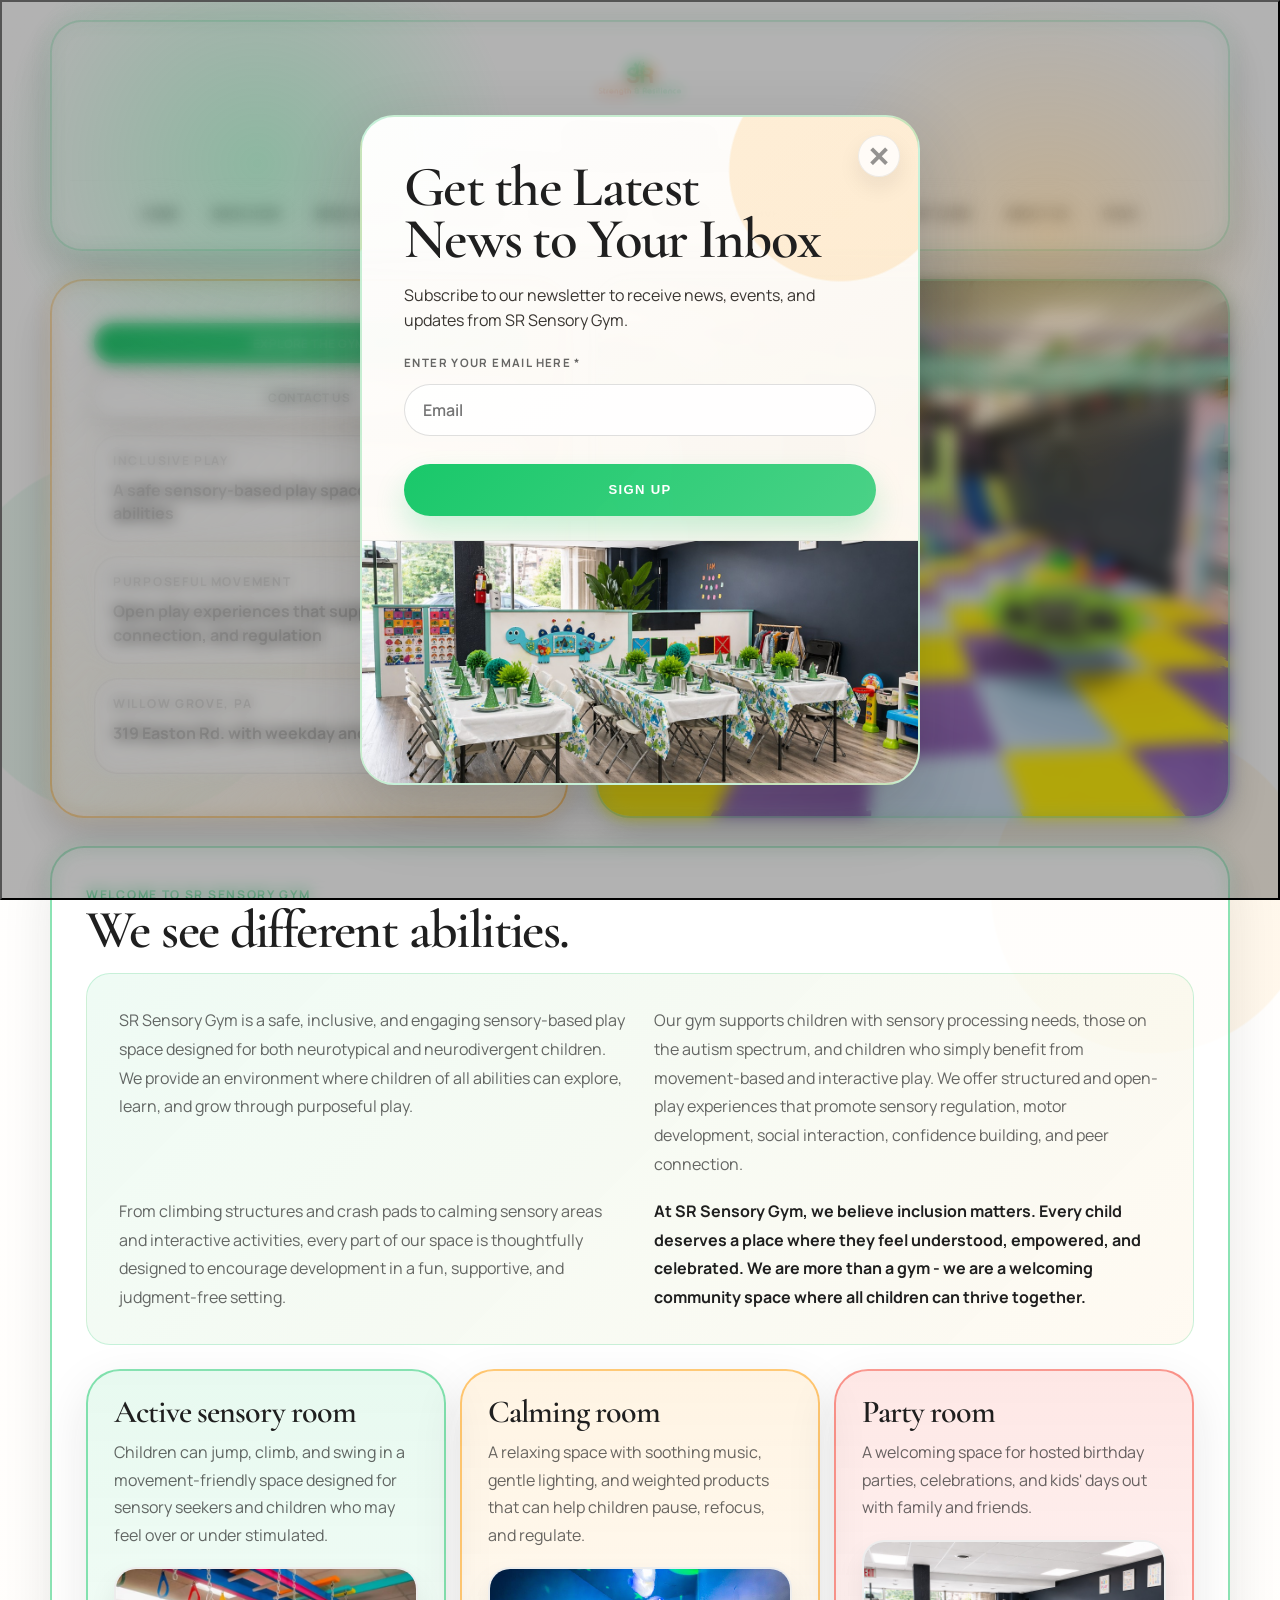
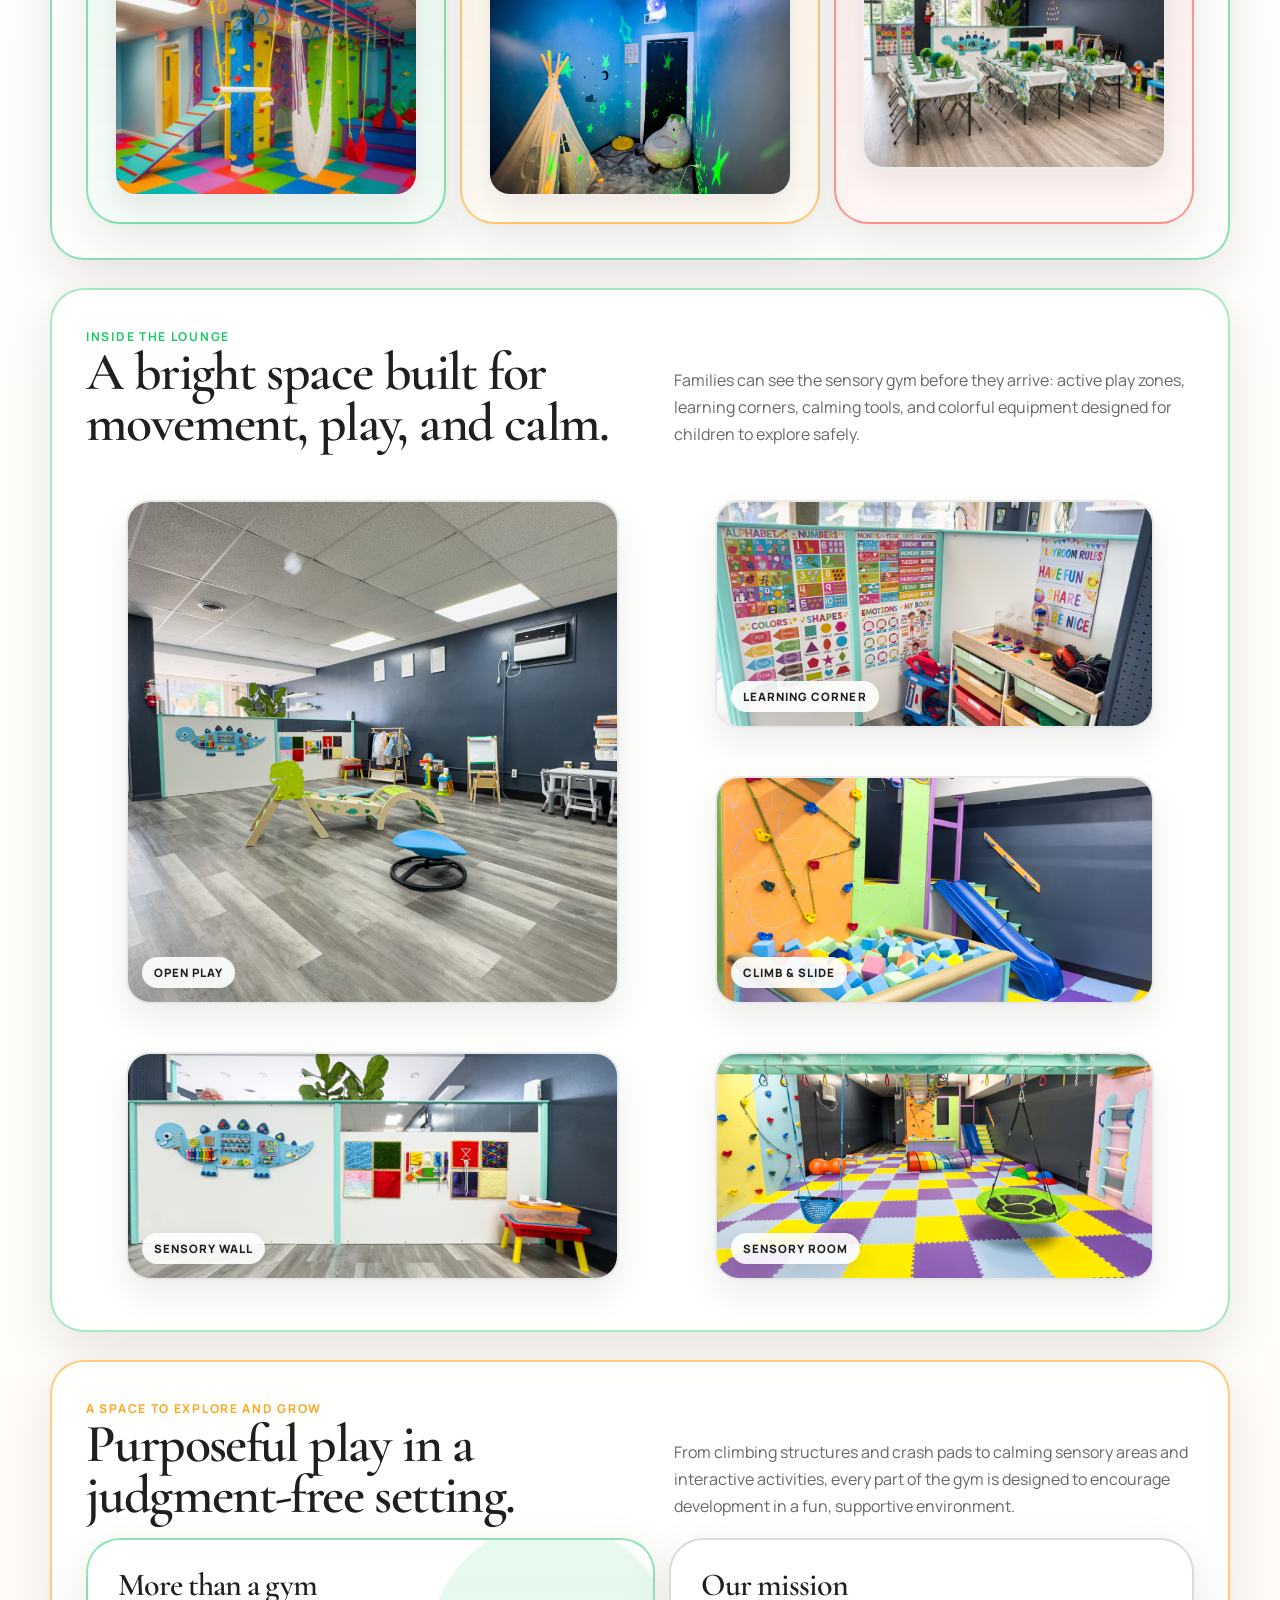
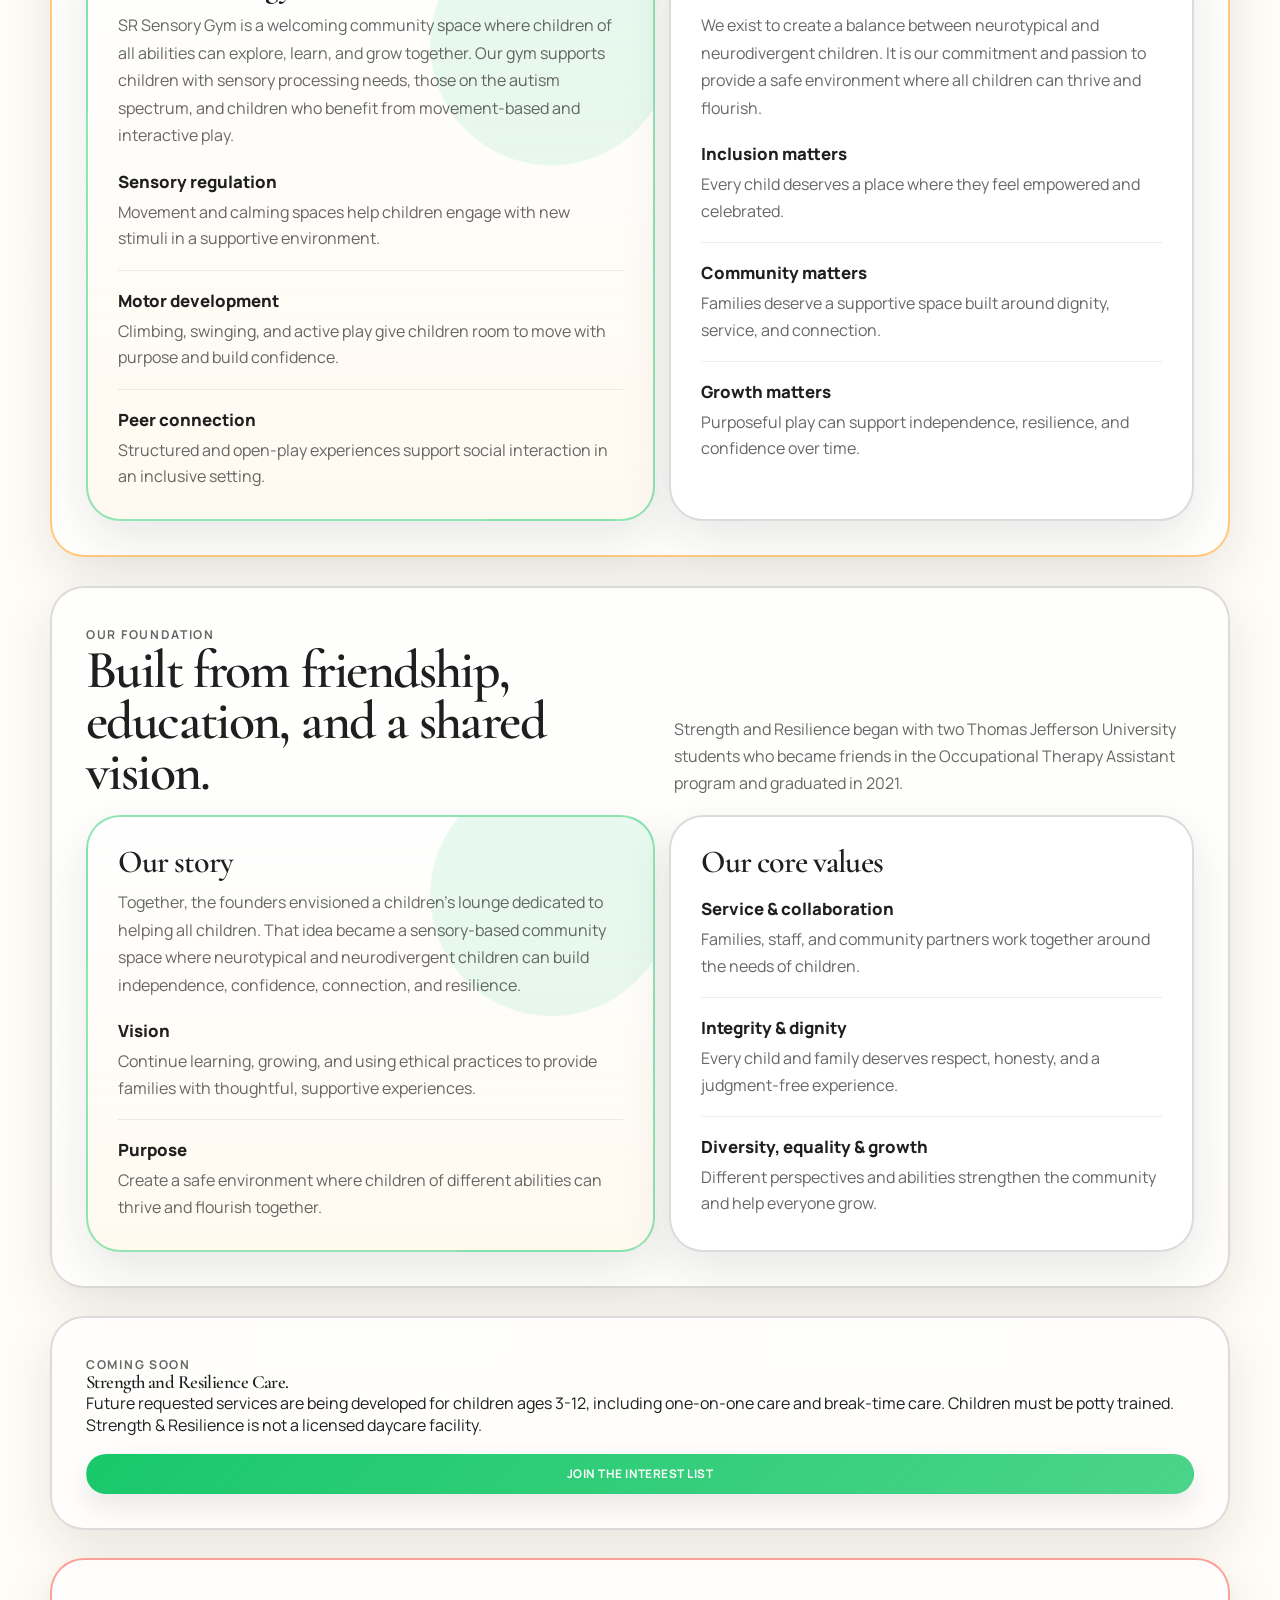
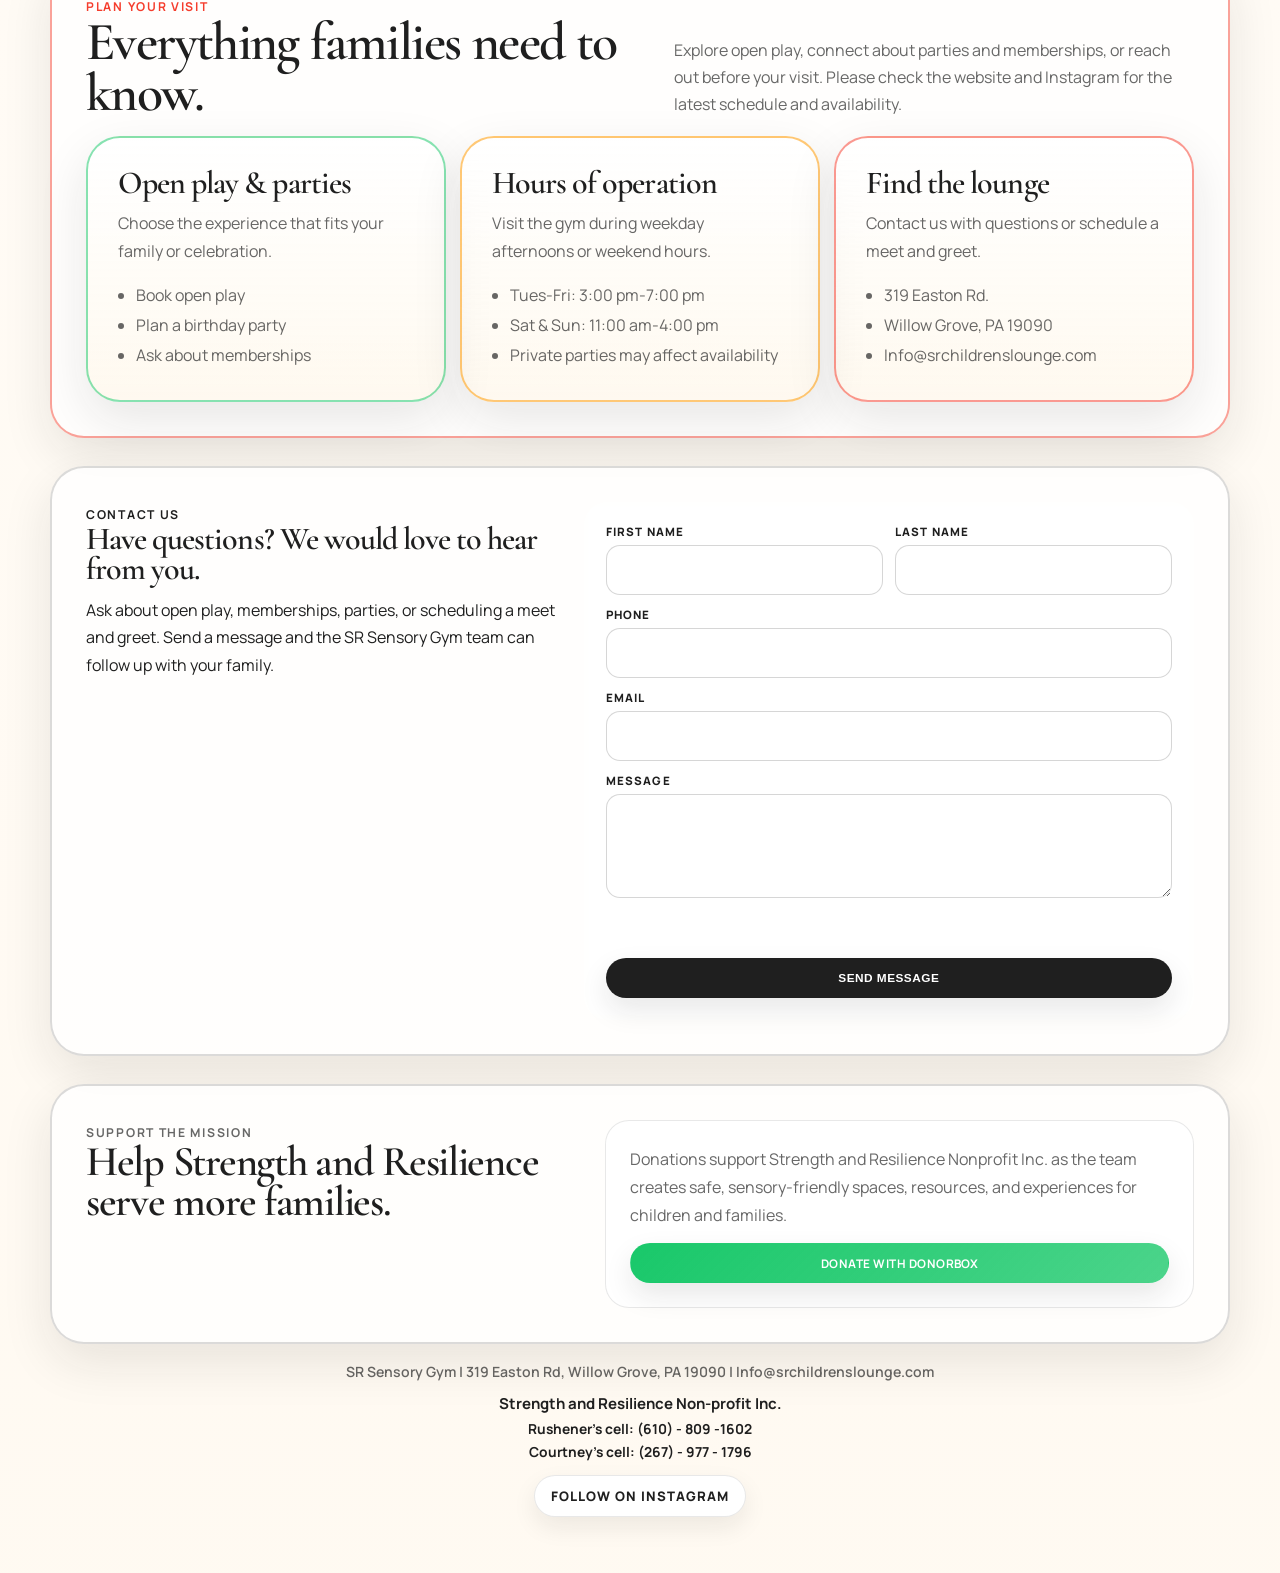
==== commit a6b54938: "Remove demo dependencies and harden legacy redirects" ====
--- a/index.html
+++ b/index.html
@@ -861,7 +861,7 @@
 <body>
   <div class="page">
     <header class="site-header">
-      <a class="brand" href="https://ownyourweb.xyz/">
+      <a class="brand" href="index.html#home">
         <img src="assets/strength-resilience-logo.png" alt="Strength &amp; Resilience Children Lounge logo" />
         <div>
           <strong>SR Sensory Gym</strong>
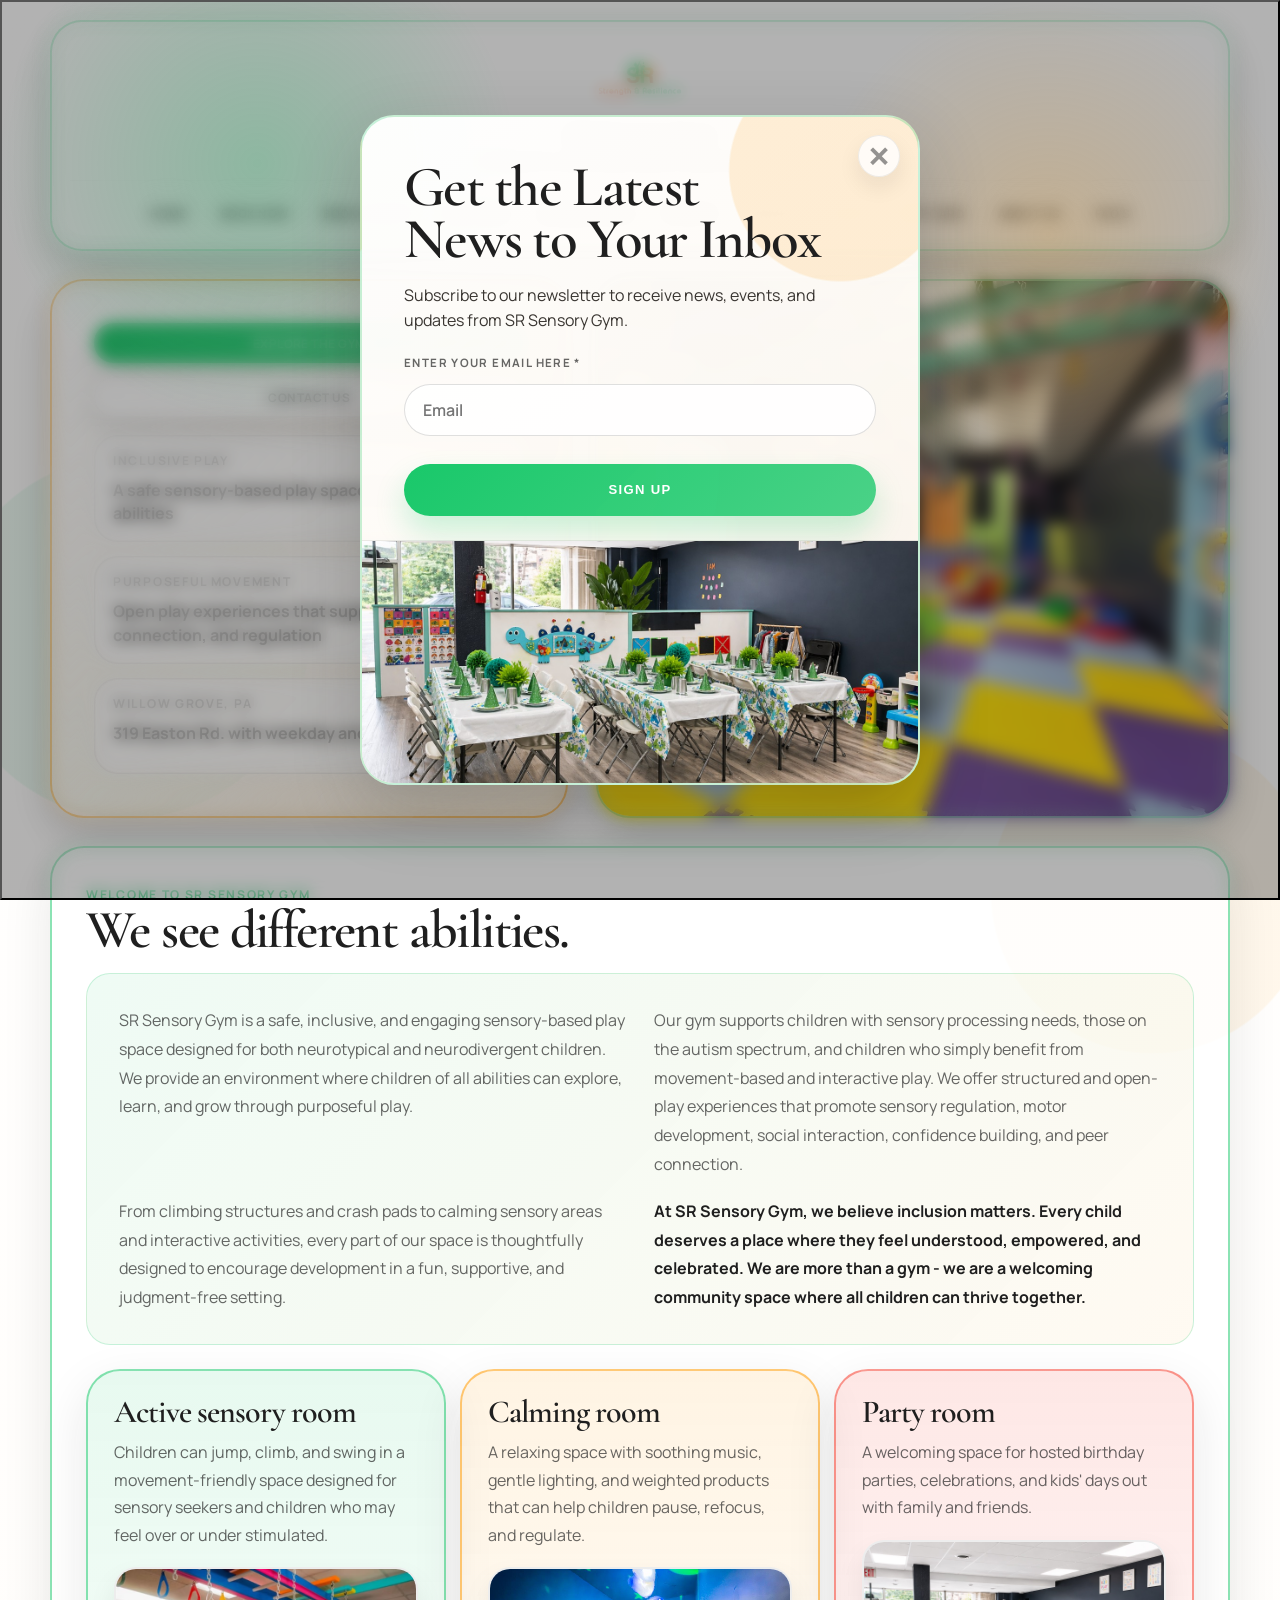
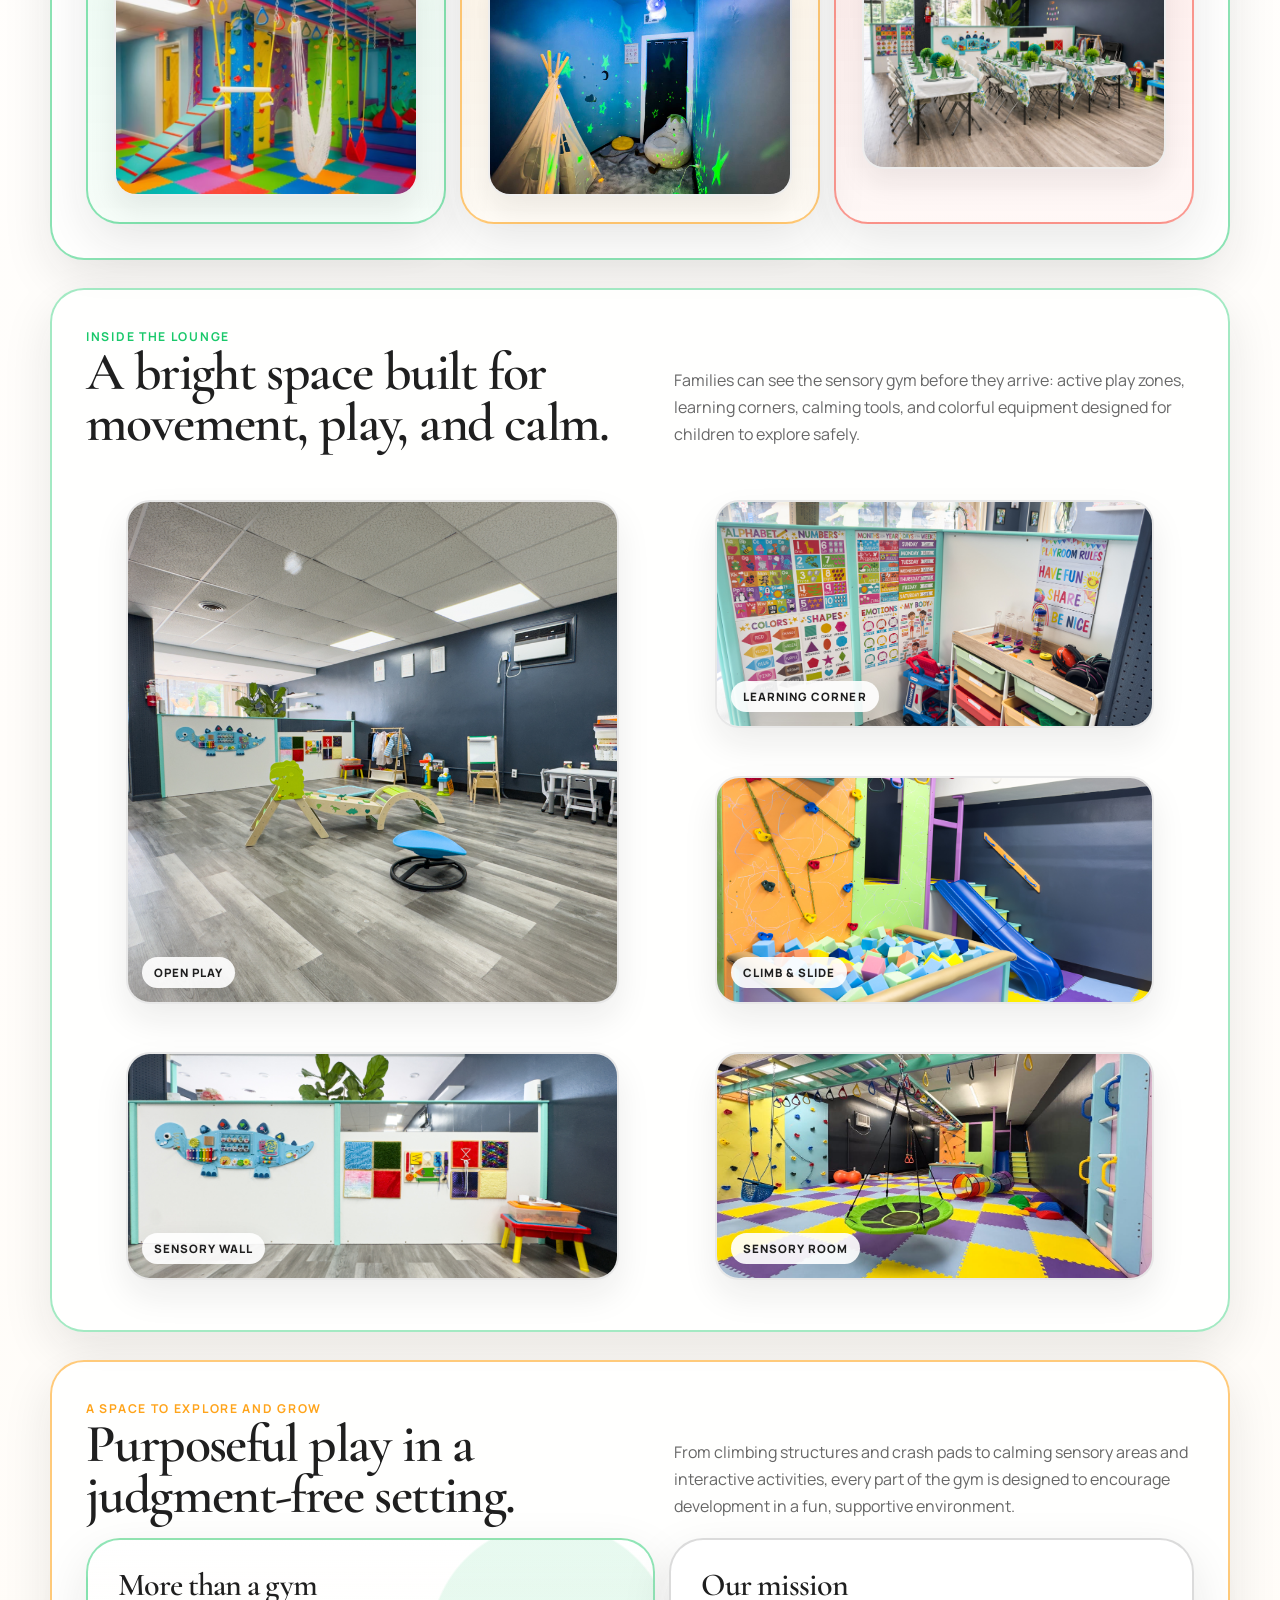
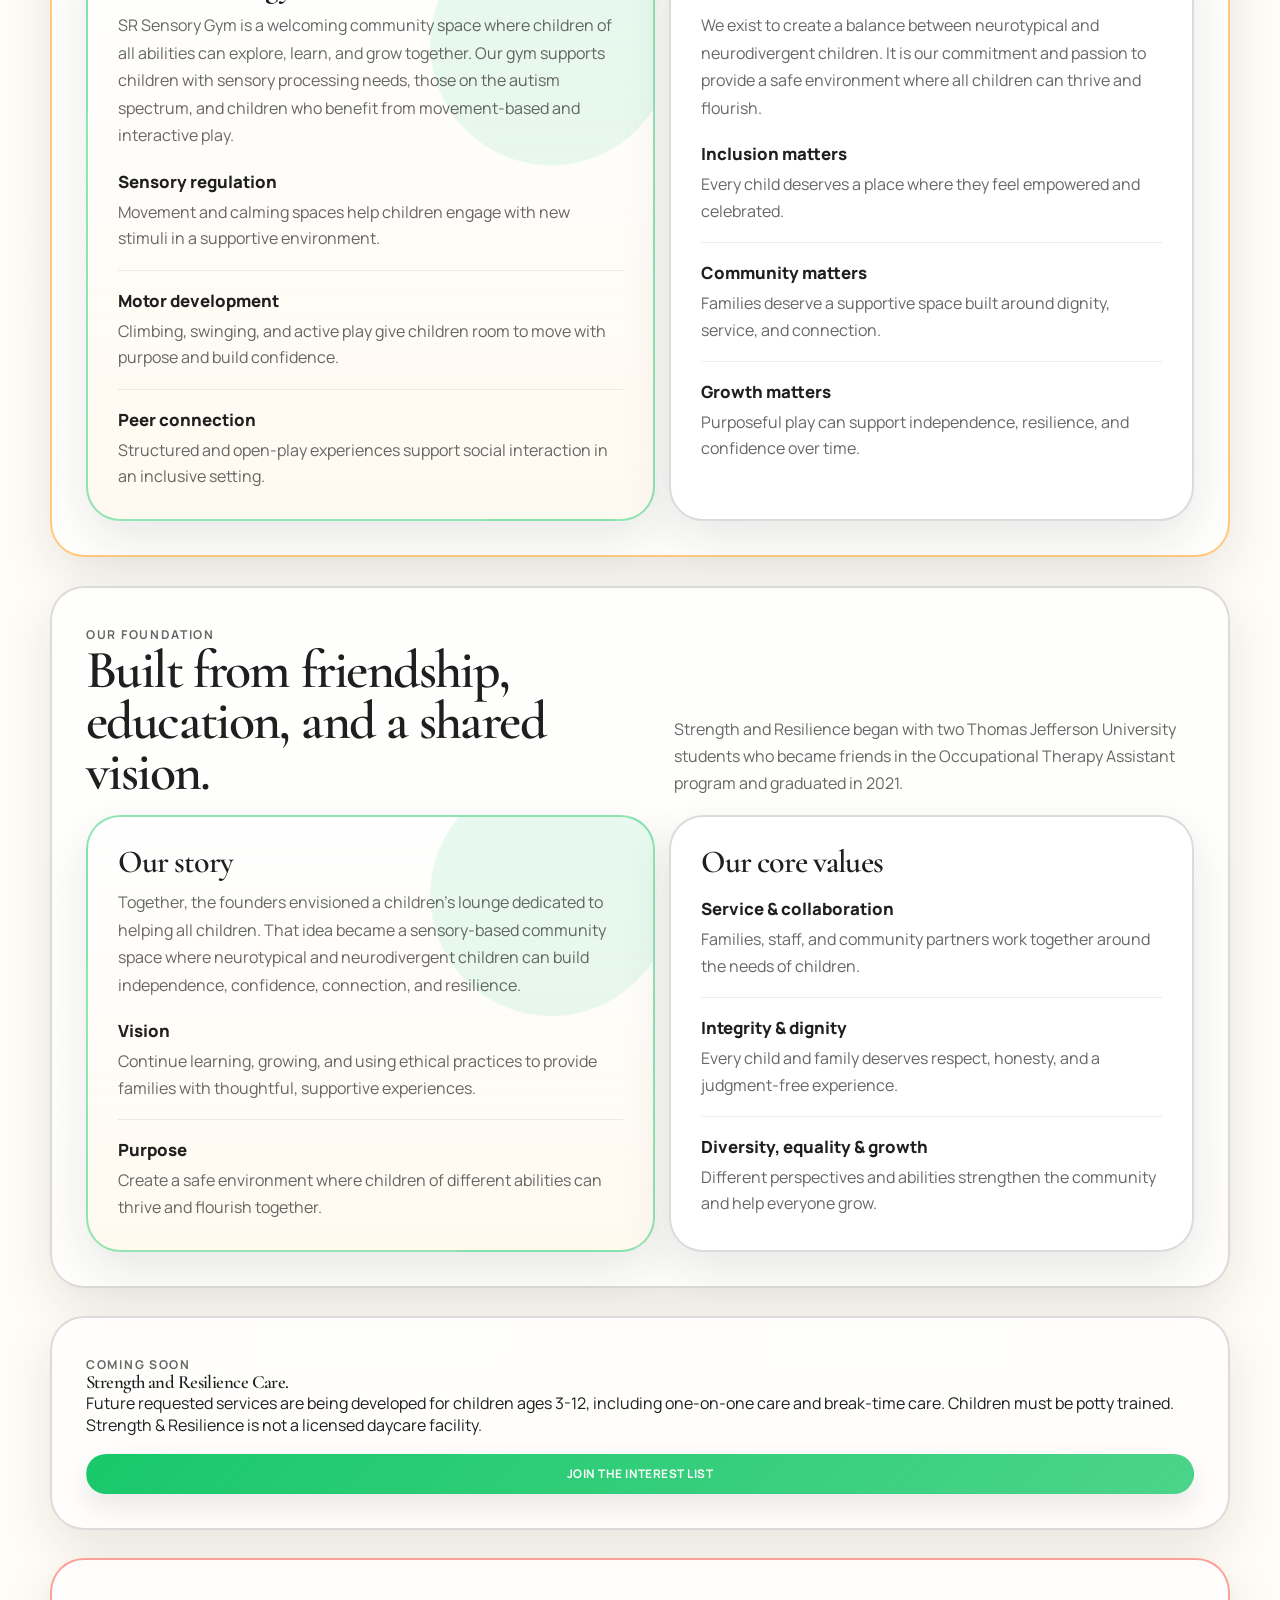
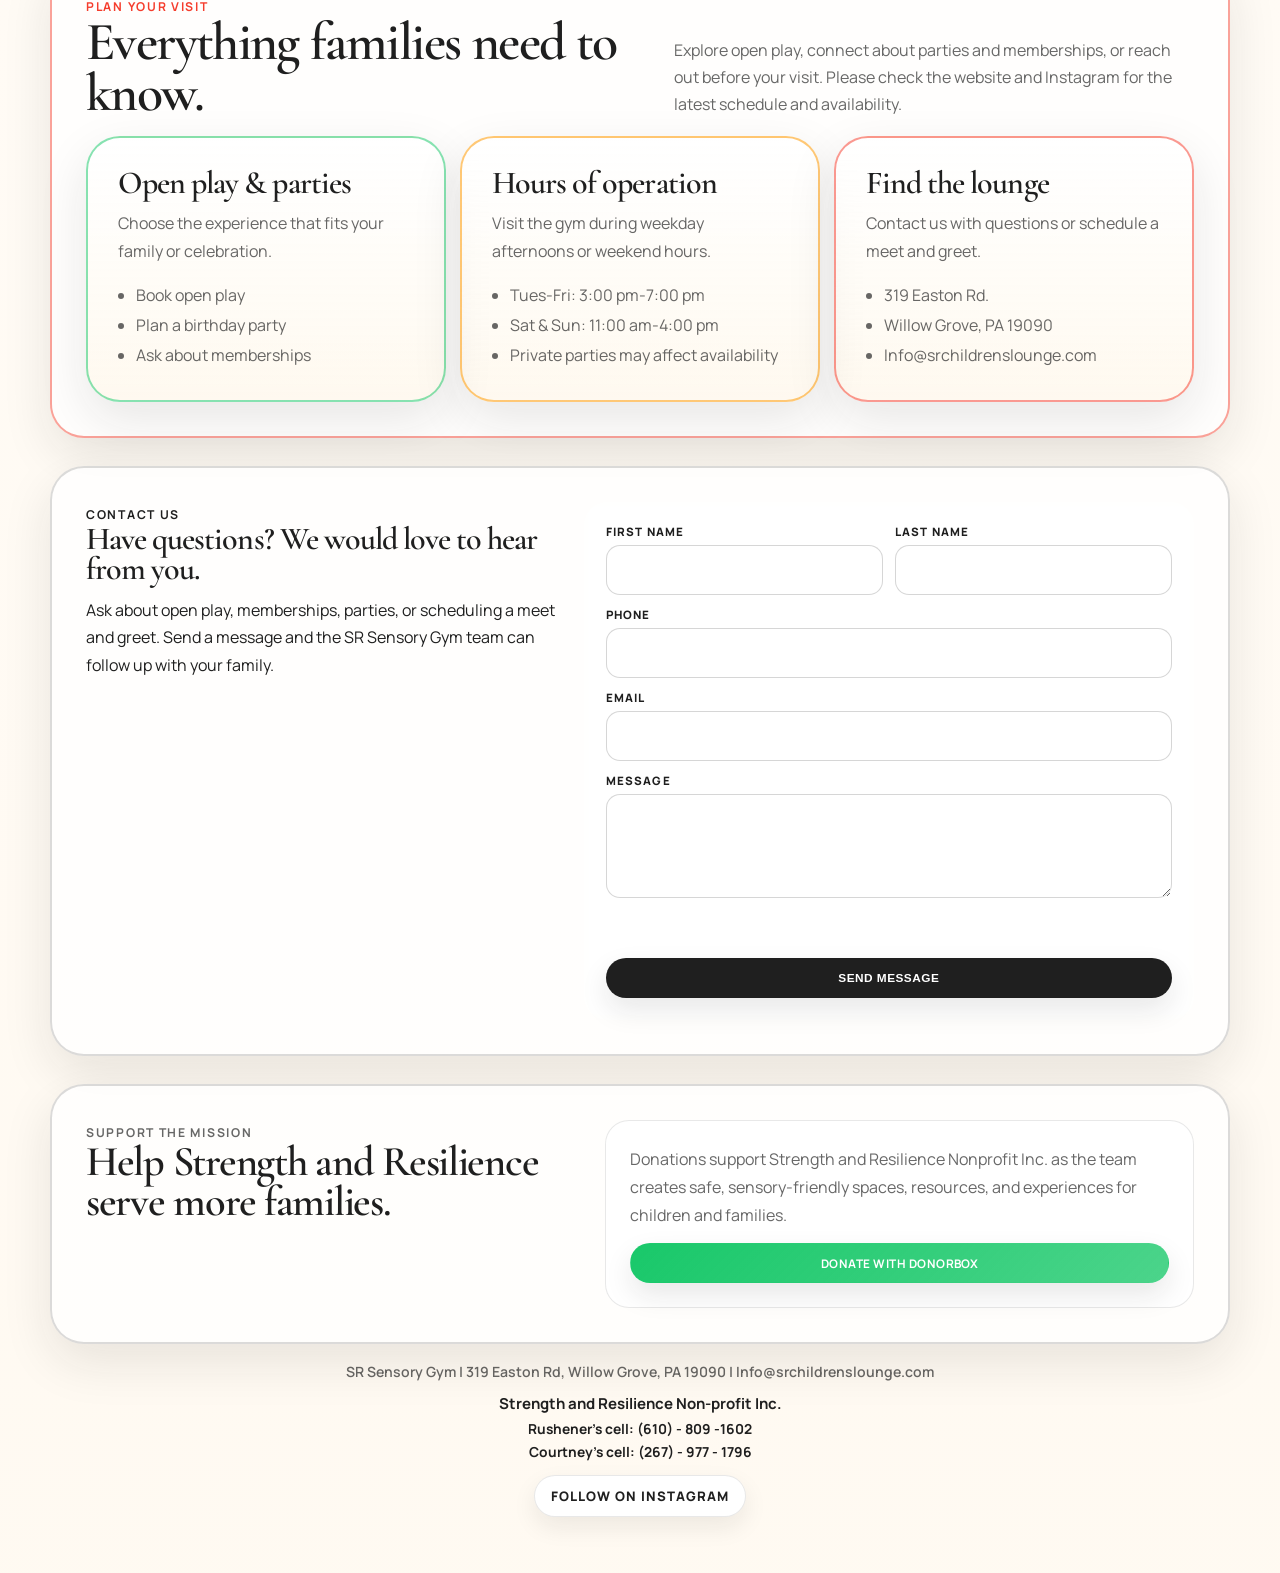
==== commit fcab878b: "Finalize SR site updates and add custom domain" ====
--- a/index.html
+++ b/index.html
@@ -877,14 +877,7 @@
         <a href="strength-resilience-memberships.html">Memberships</a>
         <a href="strength-resilience-events.html">Events</a>
         <a href="strength-resilience-waiver.html">Waiver</a>
-        <details class="nav-shop">
-          <summary>Shop</summary>
-          <div class="nav-shop-menu">
-            <a href="https://square.link/u/NXiAli9T" target="_blank" rel="noopener noreferrer">Socks</a>
-            <a href="https://square.link/u/zEARYSxe" target="_blank" rel="noopener noreferrer">Hat</a>
-            <a href="https://square.link/u/XzsOlg9N" target="_blank" rel="noopener noreferrer">Sweatshirts</a>
-          </div>
-        </details>
+        <a href="strength-resilience-shop.html">Shop</a>
         <a href="https://app.squareup.com/gift/MLZ7ERDANNXQT/order" target="_blank" rel="noopener noreferrer">Gift Card</a>
         <a href="#about">About Us</a>
         <a href="strength-resilience-faq.html">FAQ's</a>
@@ -1176,9 +1169,12 @@
           </p>
         </div>
 
-        <form class="cta-box contact-form" data-sr-intake-form>
+        <form class="cta-box contact-form" data-sr-intake-form data-sr-endpoint="https://formspree.io/f/xlgkzbol">
           <input type="hidden" name="intake_type" value="general_inquiry" />
           <input type="hidden" name="requested_service" value="Website Contact Form" />
+          <input type="hidden" name="form_type" value="general_contact" />
+          <input type="hidden" name="source_site" value="srchildrenslounge" />
+          <input type="hidden" name="source_page" value="home_contact" />
           <input type="text" name="_gotcha" tabindex="-1" autocomplete="off" style="position:absolute;left:-9999px;" aria-hidden="true" />
           <div class="form-field">
             <label for="first-name">First name</label>
@@ -1237,9 +1233,12 @@
       <div class="newsletter-copy">
         <h2 id="newsletter-title">Get the Latest News to Your Inbox</h2>
         <p>Subscribe to our newsletter to receive news, events, and updates from SR Sensory Gym.</p>
-        <form class="newsletter-form" data-sr-intake-form data-sr-newsletter-form>
+        <form class="newsletter-form" data-sr-intake-form data-sr-newsletter-form data-sr-endpoint="https://formspree.io/f/mqeonbba">
           <input type="hidden" name="intake_type" value="newsletter_signup" />
           <input type="hidden" name="requested_service" value="Newsletter Signup" />
+          <input type="hidden" name="form_type" value="newsletter_signup" />
+          <input type="hidden" name="source_site" value="srchildrenslounge" />
+          <input type="hidden" name="source_page" value="newsletter_popup" />
           <input type="text" name="_gotcha" tabindex="-1" autocomplete="off" style="position:absolute;left:-9999px;" aria-hidden="true" />
           <label for="newsletter-email">Enter your email here *</label>
           <input id="newsletter-email" name="email" type="email" placeholder="Email" autocomplete="email" required />
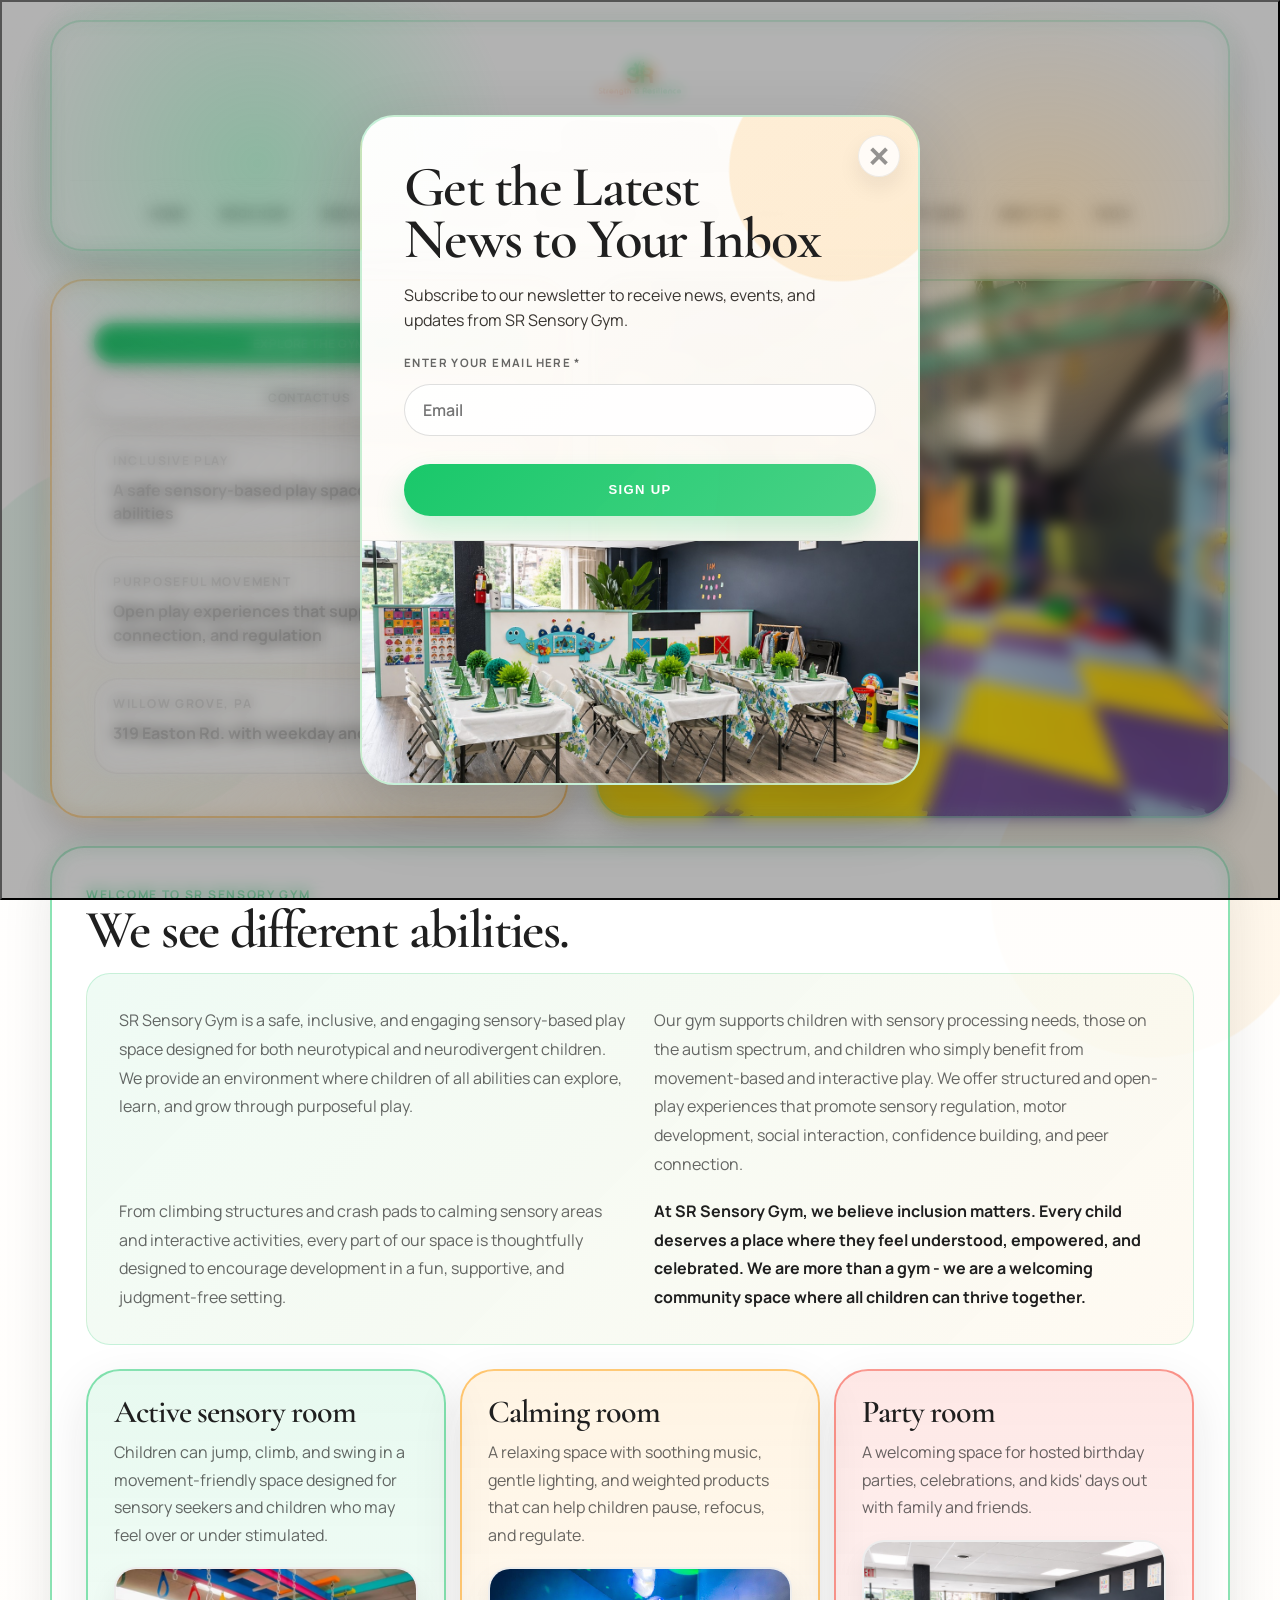
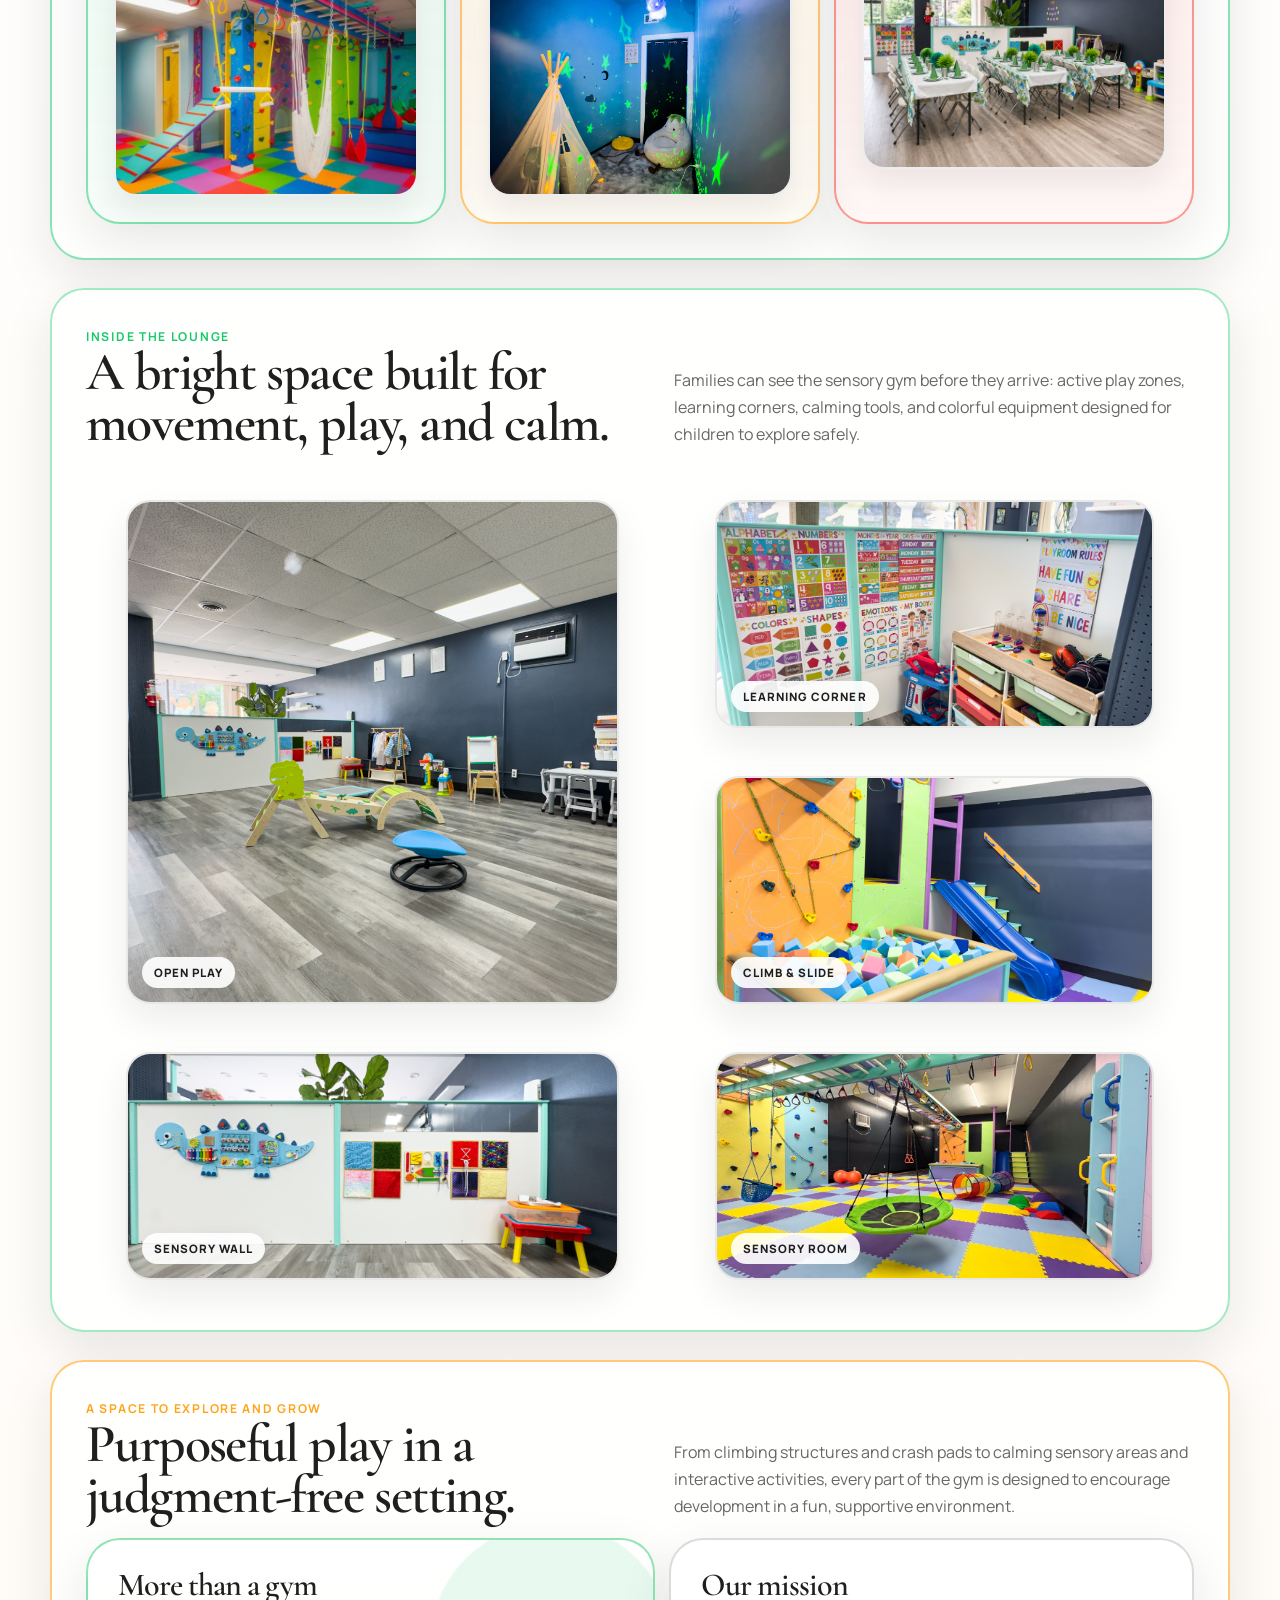
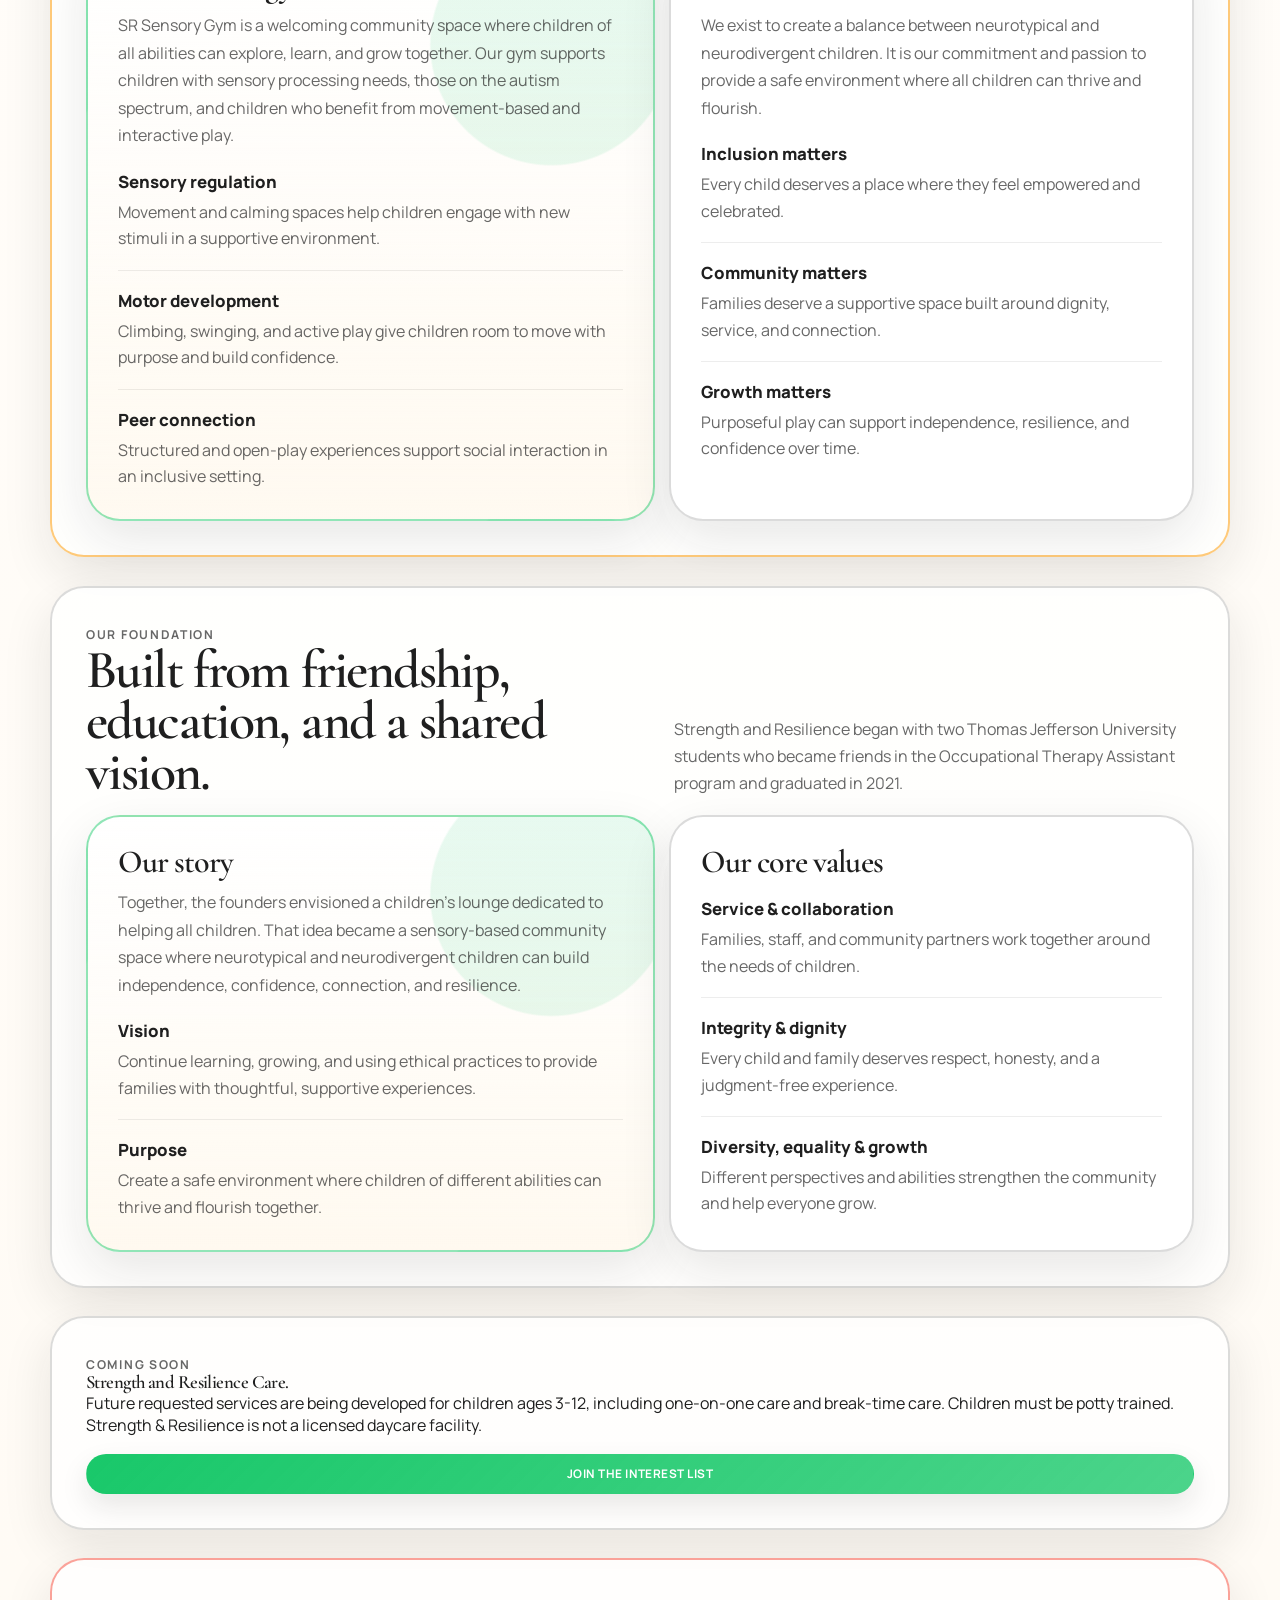
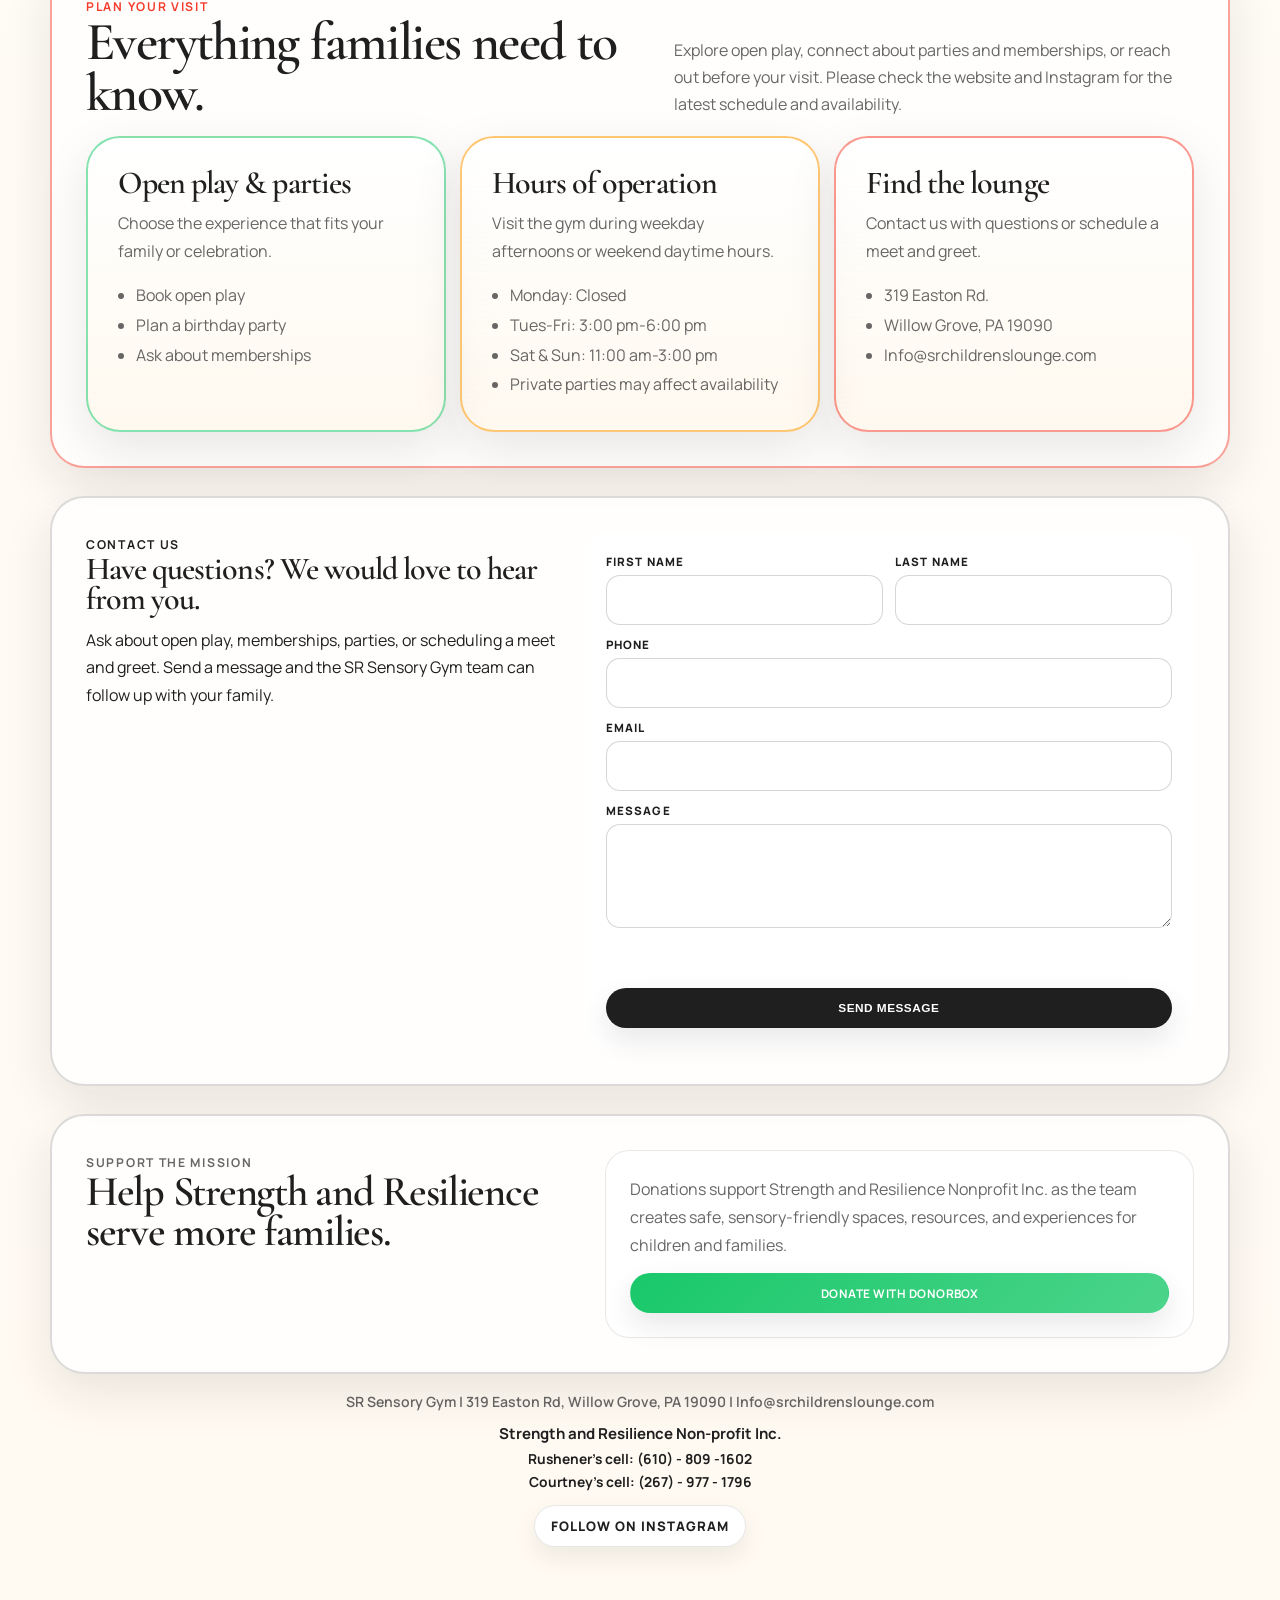
==== commit 98c272c3: "Sync SR site for custom domain launch" ====
--- a/index.html
+++ b/index.html
@@ -861,7 +861,7 @@
 <body>
   <div class="page">
     <header class="site-header">
-      <a class="brand" href="index.html#home">
+      <a class="brand" href="#home">
         <img src="assets/strength-resilience-logo.png" alt="Strength &amp; Resilience Children Lounge logo" />
         <div>
           <strong>SR Sensory Gym</strong>
@@ -1140,10 +1140,11 @@
 
           <article class="visit-card">
             <h3>Hours of operation</h3>
-            <p>Visit the gym during weekday afternoons or weekend hours.</p>
+            <p>Visit the gym during weekday afternoons or weekend daytime hours.</p>
             <ul>
-              <li>Tues-Fri: 3:00 pm-7:00 pm</li>
-              <li>Sat &amp; Sun: 11:00 am-4:00 pm</li>
+              <li>Monday: Closed</li>
+              <li>Tues-Fri: 3:00 pm-6:00 pm</li>
+              <li>Sat &amp; Sun: 11:00 am-3:00 pm</li>
               <li>Private parties may affect availability</li>
             </ul>
           </article>
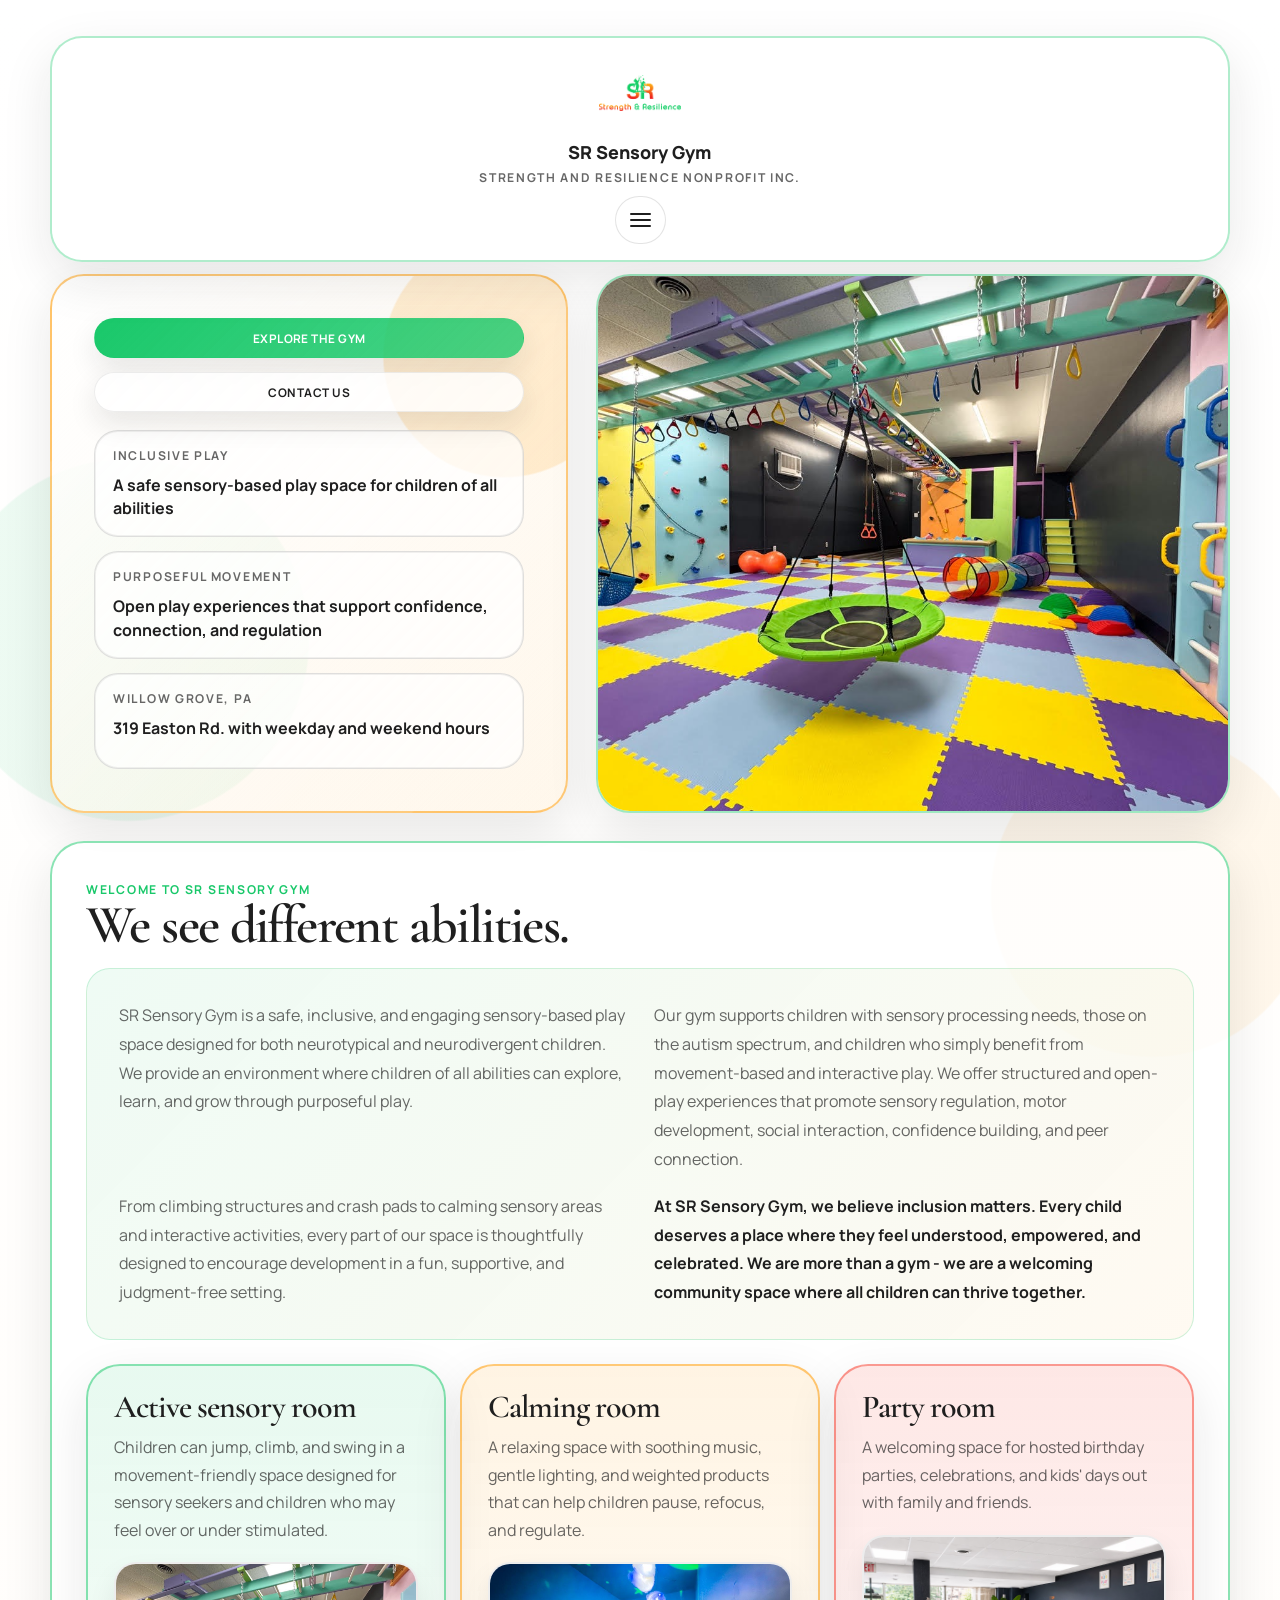
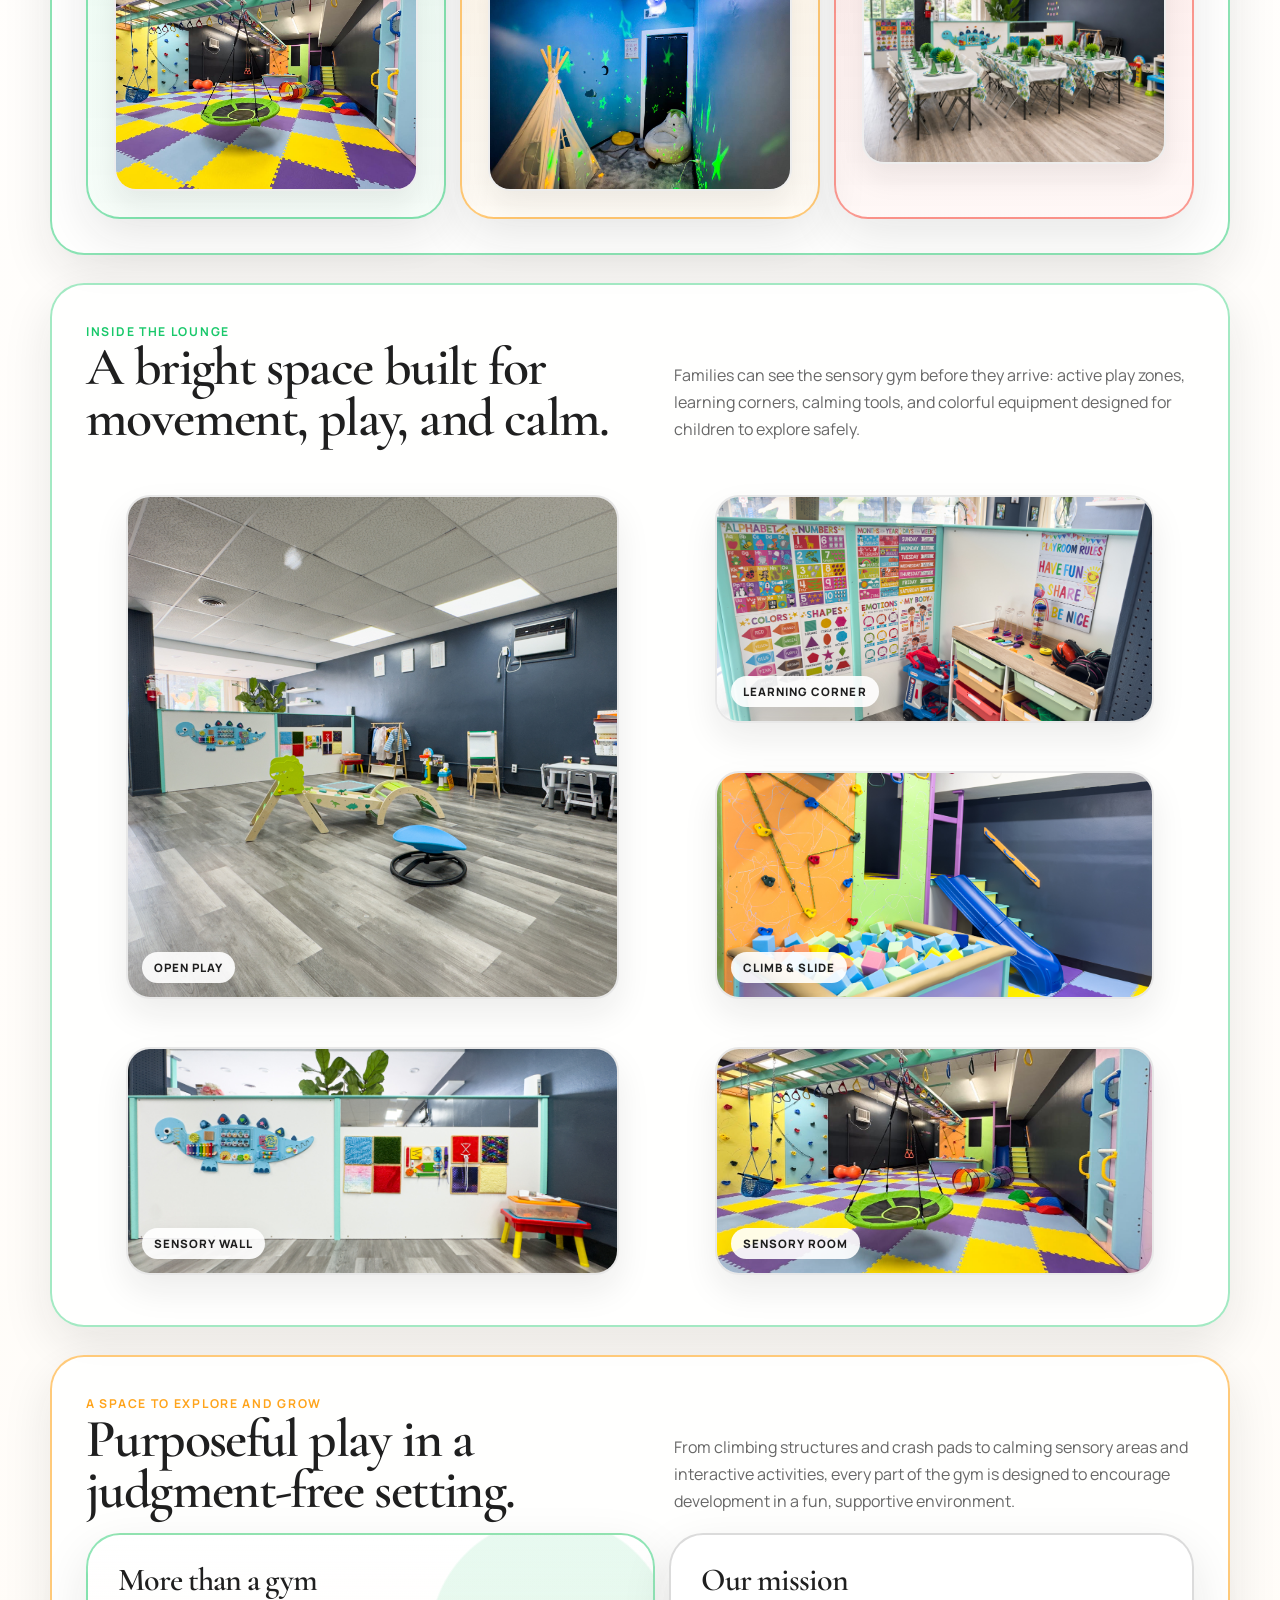
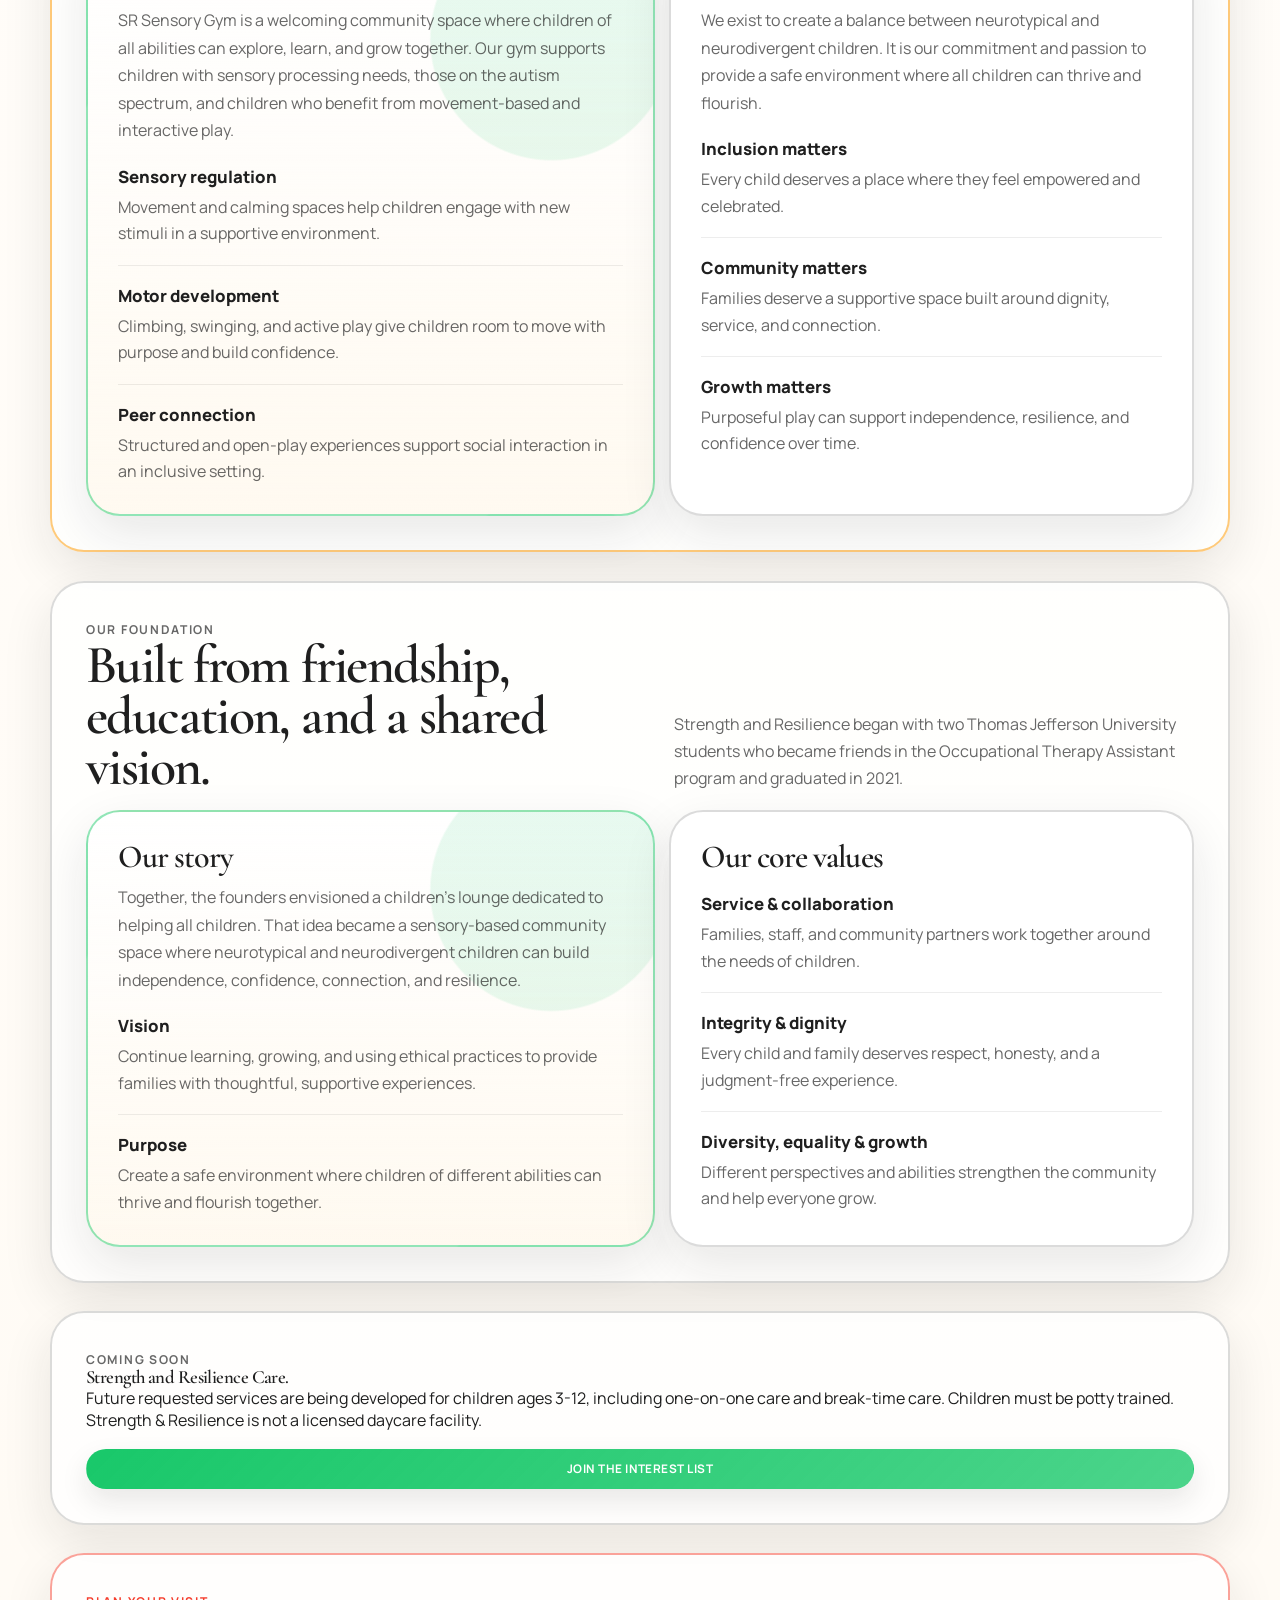
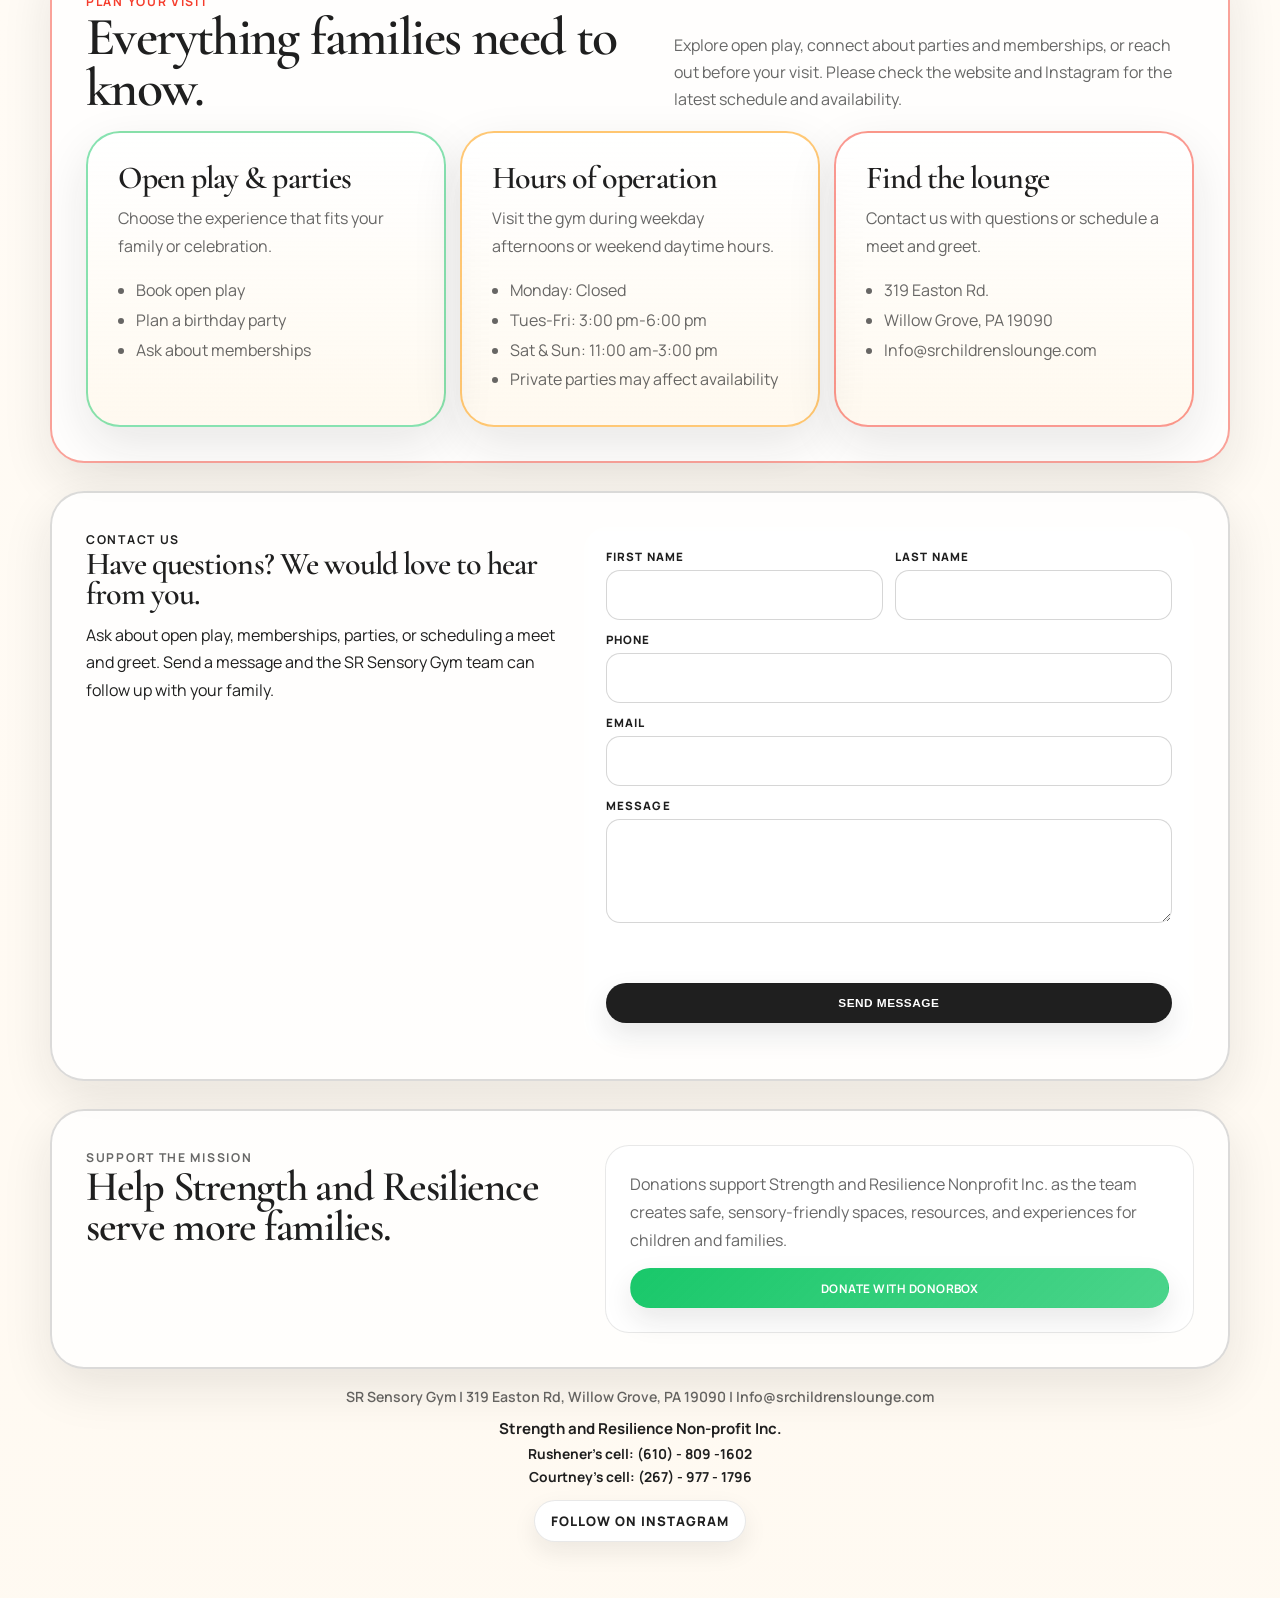
==== commit f0ae9942: "Fix newsletter modal and sliding navigation" ====
--- a/index.html
+++ b/index.html
@@ -637,13 +637,17 @@
       left: 0;
       width: 100vw;
       height: 100vh;
-      z-index: 100;
+      z-index: 3000;
       display: grid;
       place-items: center;
       padding: 18px;
       opacity: 0;
       visibility: hidden;
       transition: opacity .28s ease, visibility .28s ease;
+    }
+
+    body.sr-newsletter-open {
+      overflow: hidden;
     }
 
     .newsletter-popup.is-visible {
@@ -694,6 +698,12 @@
       cursor: pointer;
       font: 700 2.2rem/1 Arial, sans-serif;
       box-shadow: 0 10px 22px rgba(31,31,31,.08);
+      transition: transform .18s ease, box-shadow .18s ease;
+    }
+
+    .newsletter-close:hover {
+      transform: rotate(90deg) scale(1.06);
+      box-shadow: 0 14px 28px rgba(31,31,31,.14);
     }
 
     .newsletter-copy {
--- a/assets/strength-resilience/flow.css
+++ b/assets/strength-resilience/flow.css
@@ -19,7 +19,7 @@
 @keyframes srContentIn {
   from {
     opacity: 0;
-    transform: translateY(18px) scale(.99);
+    transform: translateY(30px) scale(.975);
   }
   to {
     opacity: 1;
@@ -30,8 +30,8 @@
 @keyframes srFloatIn {
   from {
     opacity: 0;
-    transform: translateY(34px) scale(.965);
-    filter: blur(10px);
+    transform: translateY(48px) scale(.94) rotateX(4deg);
+    filter: blur(14px);
   }
   to {
     opacity: 1;
@@ -45,7 +45,20 @@
     transform: translateY(0);
   }
   50% {
-    transform: translateY(-6px);
+    transform: translateY(-11px);
+  }
+}
+
+@keyframes srMenuIn {
+  from {
+    opacity: 0;
+    transform: translateY(-14px) scale(.96);
+    filter: blur(6px);
+  }
+  to {
+    opacity: 1;
+    transform: translateY(0) scale(1);
+    filter: blur(0);
   }
 }
 
@@ -77,12 +90,12 @@
 
 .sr-flow-ready .sr-reveal {
   opacity: 0;
-  transform: translateY(34px) scale(.965);
-  filter: blur(10px);
+  transform: translateY(48px) scale(.94) rotateX(4deg);
+  filter: blur(14px);
 }
 
 .sr-flow-ready .sr-reveal.is-visible {
-  animation: srFloatIn .82s cubic-bezier(.16, 1, .3, 1) both;
+  animation: srFloatIn .92s cubic-bezier(.16, 1, .3, 1) both;
 }
 
 .sr-flow-ready .sr-reveal.is-visible:nth-child(2) { animation-delay: .06s; }
@@ -92,7 +105,7 @@
 .sr-flow-ready .sr-reveal.is-visible:nth-child(6) { animation-delay: .3s; }
 
 .sr-flow-ready .sr-float {
-  animation: srSoftDrift 5.5s ease-in-out infinite;
+  animation: srSoftDrift 4.6s ease-in-out infinite;
   animation-delay: var(--sr-float-delay, 0s);
 }
 
@@ -192,8 +205,8 @@
 .nav-links a:hover,
 .button:hover,
 .footer-link:hover {
-  transform: translateY(-2px);
-  box-shadow: 0 14px 30px rgba(31,31,31,.12);
+  transform: translateY(-4px) scale(1.02);
+  box-shadow: 0 18px 36px rgba(31,31,31,.16);
 }
 
 .nav-links a:hover::after,
@@ -233,8 +246,8 @@
 .highlight-card:hover,
 .story-card:hover,
 .visit-card:hover {
-  transform: translateY(-4px);
-  box-shadow: 0 24px 62px rgba(31,31,31,.13);
+  transform: translateY(-8px) rotate(-.35deg);
+  box-shadow: 0 30px 72px rgba(31,31,31,.17);
 }
 
 .hero-photo,
@@ -255,8 +268,8 @@
 .photo-card:hover img,
 .calendar-card:hover img,
 .highlight-image:hover img {
-  transform: scale(1.035);
-  filter: saturate(1.05) contrast(1.02);
+  transform: scale(1.075) rotate(1deg);
+  filter: saturate(1.12) contrast(1.04);
 }
 
 .price,
@@ -276,6 +289,117 @@
 .highlight-card:hover .eyebrow,
 .quick-point:hover .info-label {
   transform: translateX(3px);
+}
+
+/* Keep the full navigation behind one clear menu control. */
+.site-header {
+  position: relative;
+  z-index: 1000;
+}
+
+.nav-toggle {
+  position: relative;
+  z-index: 1101;
+  display: inline-grid;
+  place-items: center;
+  min-width: 48px;
+  min-height: 48px;
+  padding: 0 14px;
+  border: 1px solid rgba(31, 31, 31, .12);
+  border-radius: 999px;
+  color: var(--ink);
+  background: rgba(255, 255, 255, .94);
+  cursor: pointer;
+  font: inherit;
+  font-size: .76rem;
+  font-weight: 800;
+  letter-spacing: .08em;
+  text-transform: uppercase;
+  transition: transform .2s cubic-bezier(.23, 1, .32, 1), box-shadow .2s ease, background .2s ease;
+}
+
+.nav-toggle:hover {
+  transform: translateY(-3px) scale(1.04);
+  box-shadow: 0 16px 34px rgba(31, 31, 31, .16);
+}
+
+.nav-toggle:active {
+  transform: scale(.96);
+}
+
+.nav-toggle-icon {
+  display: grid;
+  gap: 4px;
+  width: 21px;
+}
+
+.nav-toggle-icon span {
+  display: block;
+  height: 2px;
+  border-radius: 2px;
+  background: currentColor;
+  transform-origin: center;
+  transition: transform .24s cubic-bezier(.23, 1, .32, 1), opacity .18s ease;
+}
+
+.sr-only {
+  position: absolute;
+  width: 1px;
+  height: 1px;
+  padding: 0;
+  margin: -1px;
+  overflow: hidden;
+  clip: rect(0, 0, 0, 0);
+  white-space: nowrap;
+  border: 0;
+}
+
+.nav-toggle[aria-expanded="true"] .nav-toggle-icon span:first-child {
+  transform: translateY(6px) rotate(45deg);
+}
+
+.nav-toggle[aria-expanded="true"] .nav-toggle-icon span:nth-child(2) {
+  opacity: 0;
+}
+
+.nav-toggle[aria-expanded="true"] .nav-toggle-icon span:last-child {
+  transform: translateY(-6px) rotate(-45deg);
+}
+
+.site-header .nav-links {
+  position: absolute;
+  top: calc(100% + 14px);
+  left: 50%;
+  display: flex;
+  gap: 8px;
+  width: min(1000px, calc(100vw - 32px));
+  padding: 14px;
+  border: 1px solid rgba(25, 200, 106, .28);
+  border-radius: 24px;
+  background: rgba(255, 255, 255, .98);
+  box-shadow: 0 28px 68px rgba(31, 31, 31, .2);
+  opacity: 0;
+  pointer-events: none;
+  transform: translate(-50%, -14px) scale(.96);
+  transform-origin: top center;
+  overflow-x: auto;
+  scrollbar-width: thin;
+  transition: opacity .22s ease, transform .3s cubic-bezier(.23, 1, .32, 1);
+}
+
+.site-header .nav-links.is-open {
+  opacity: 1;
+  pointer-events: auto;
+  transform: translate(-50%, 0) scale(1);
+  animation: srMenuIn .32s cubic-bezier(.23, 1, .32, 1) both;
+}
+
+.site-header .nav-links a {
+  flex: 0 0 auto;
+  justify-content: center;
+  min-height: 44px;
+  padding: 0 16px;
+  white-space: nowrap;
 }
 
 @media (prefers-reduced-motion: reduce) {
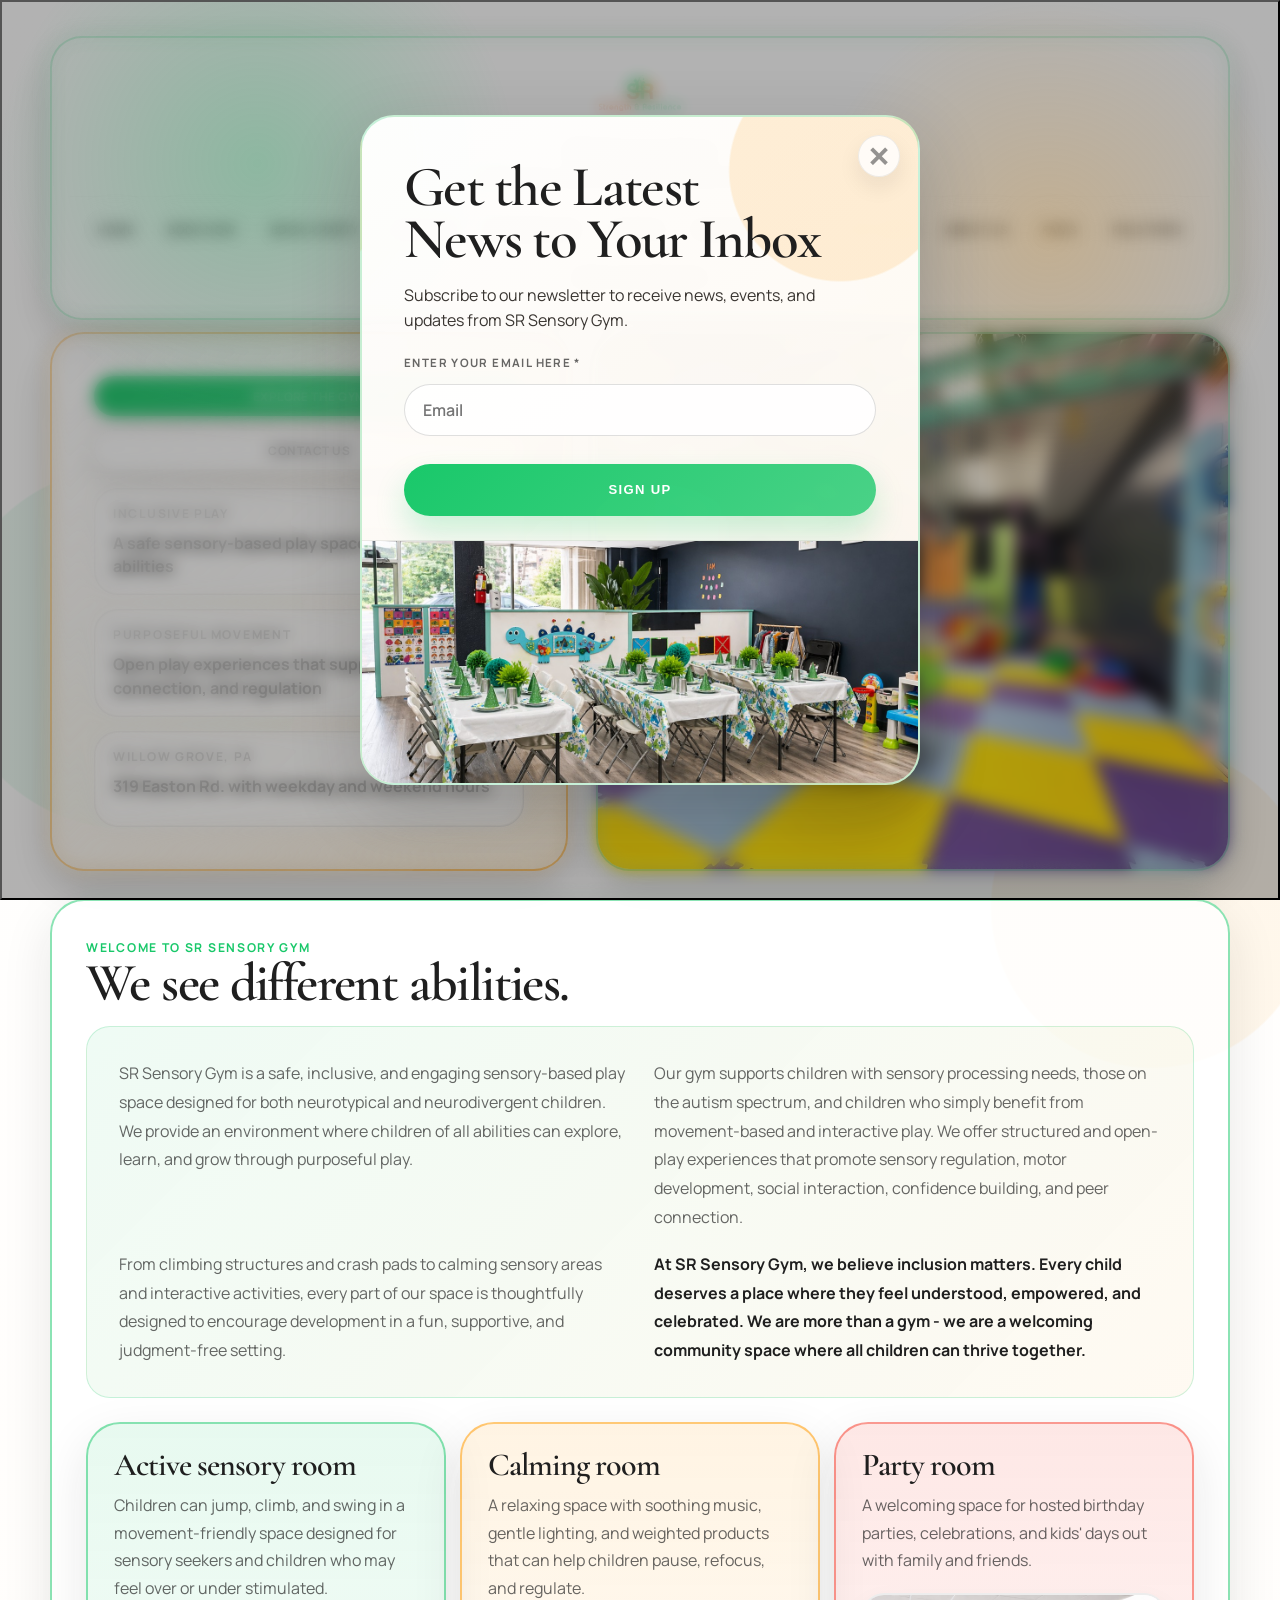
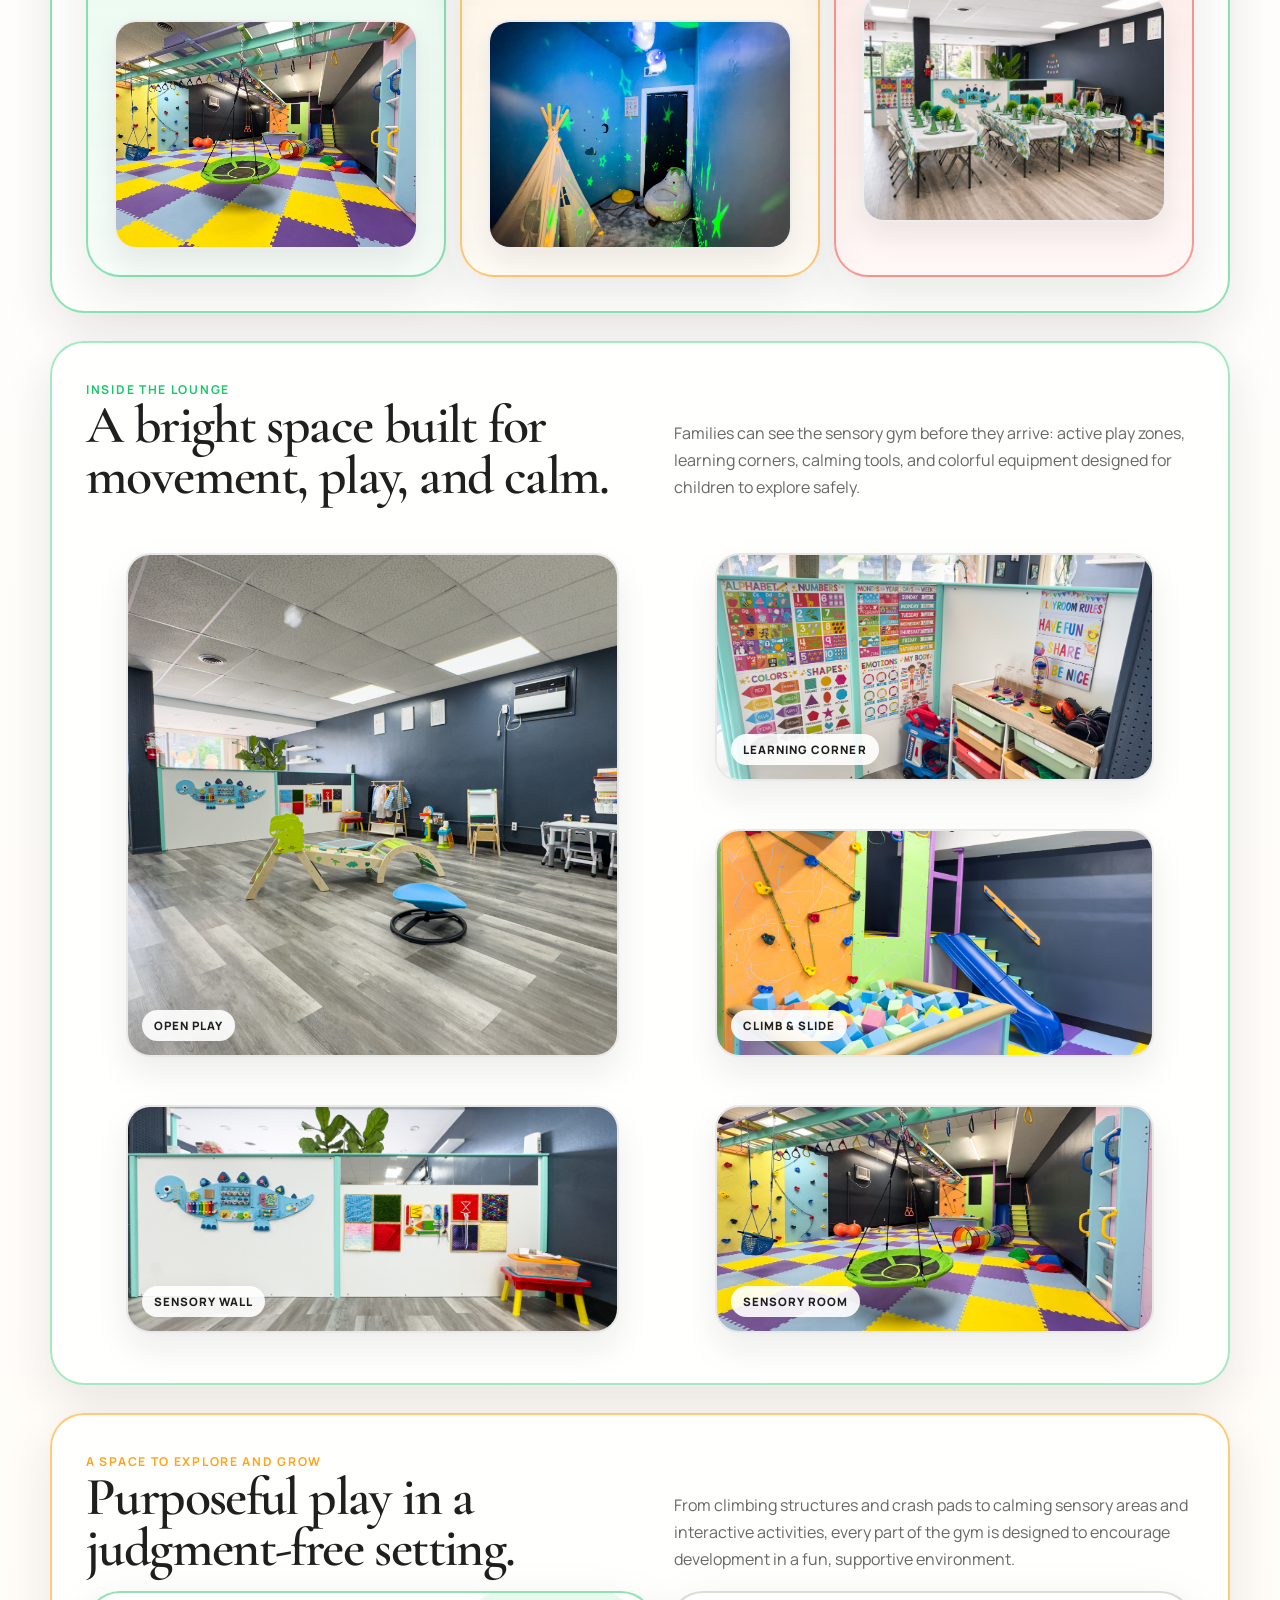
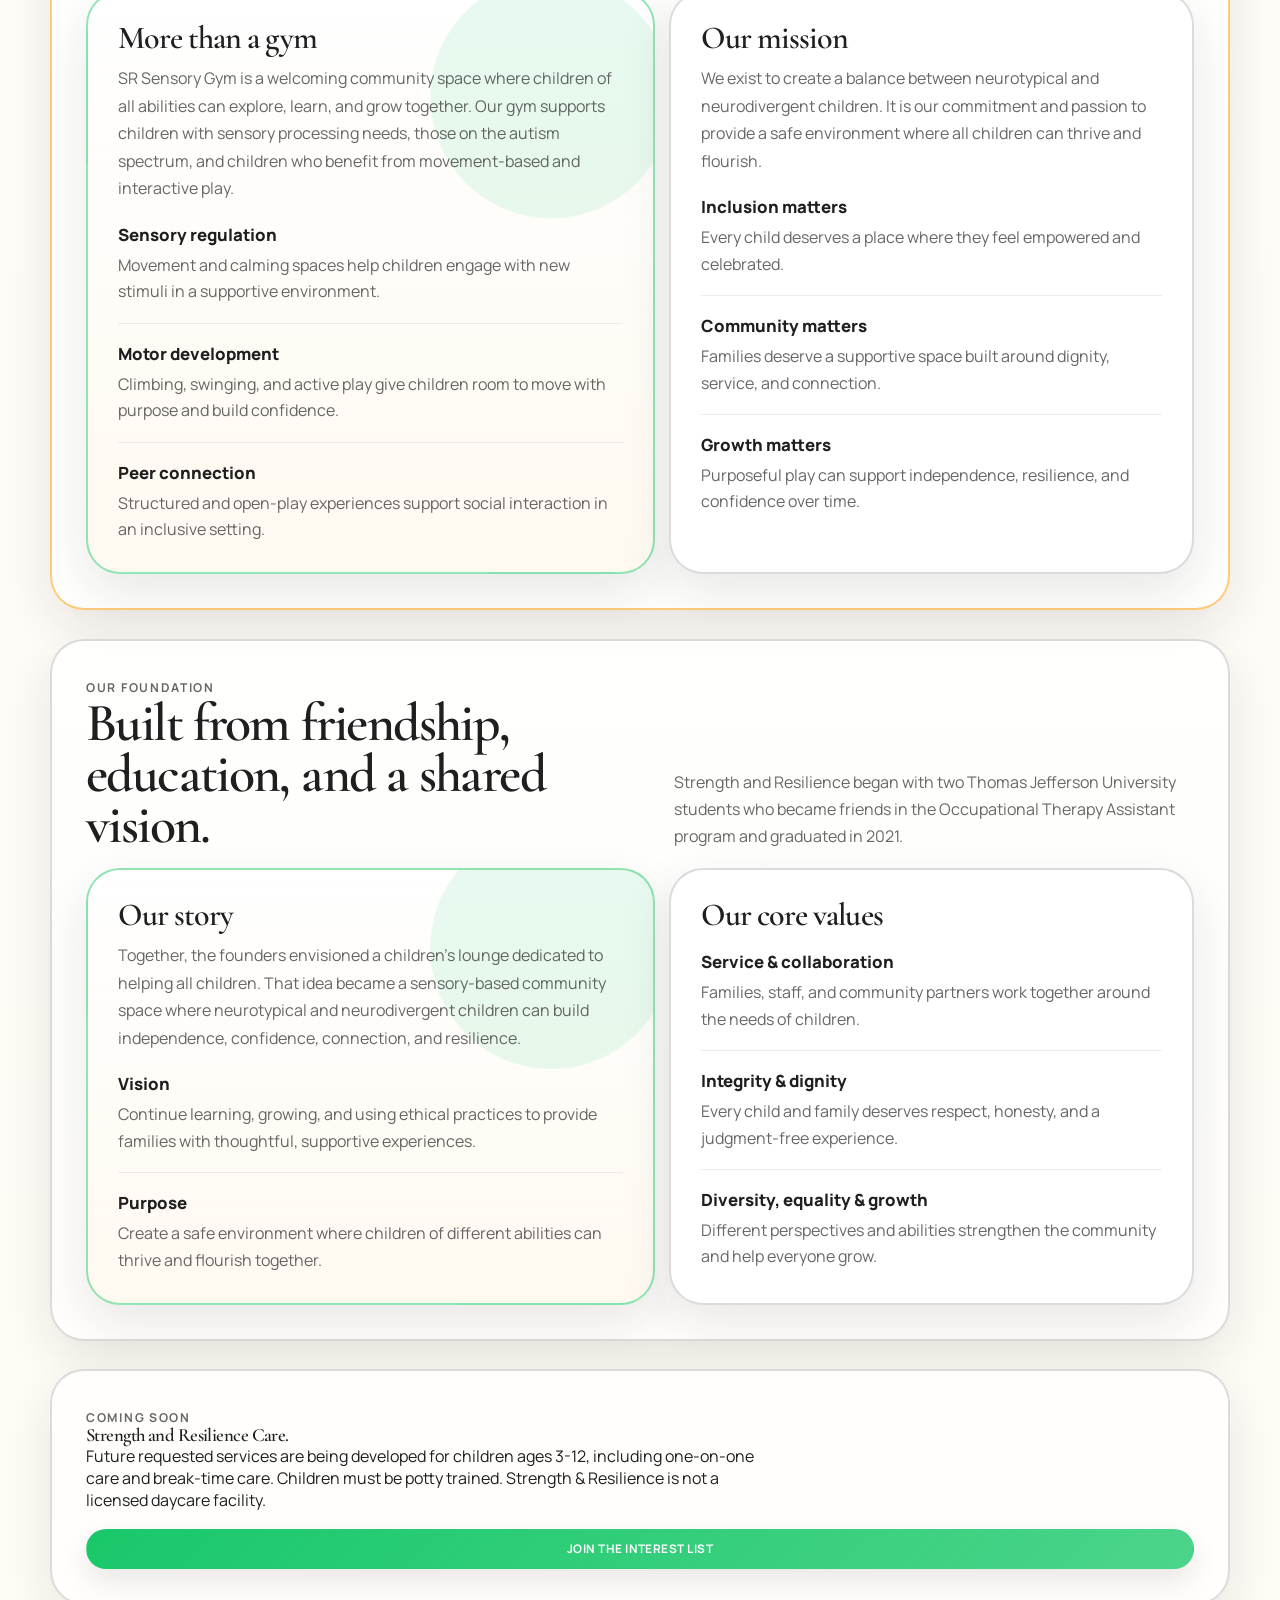
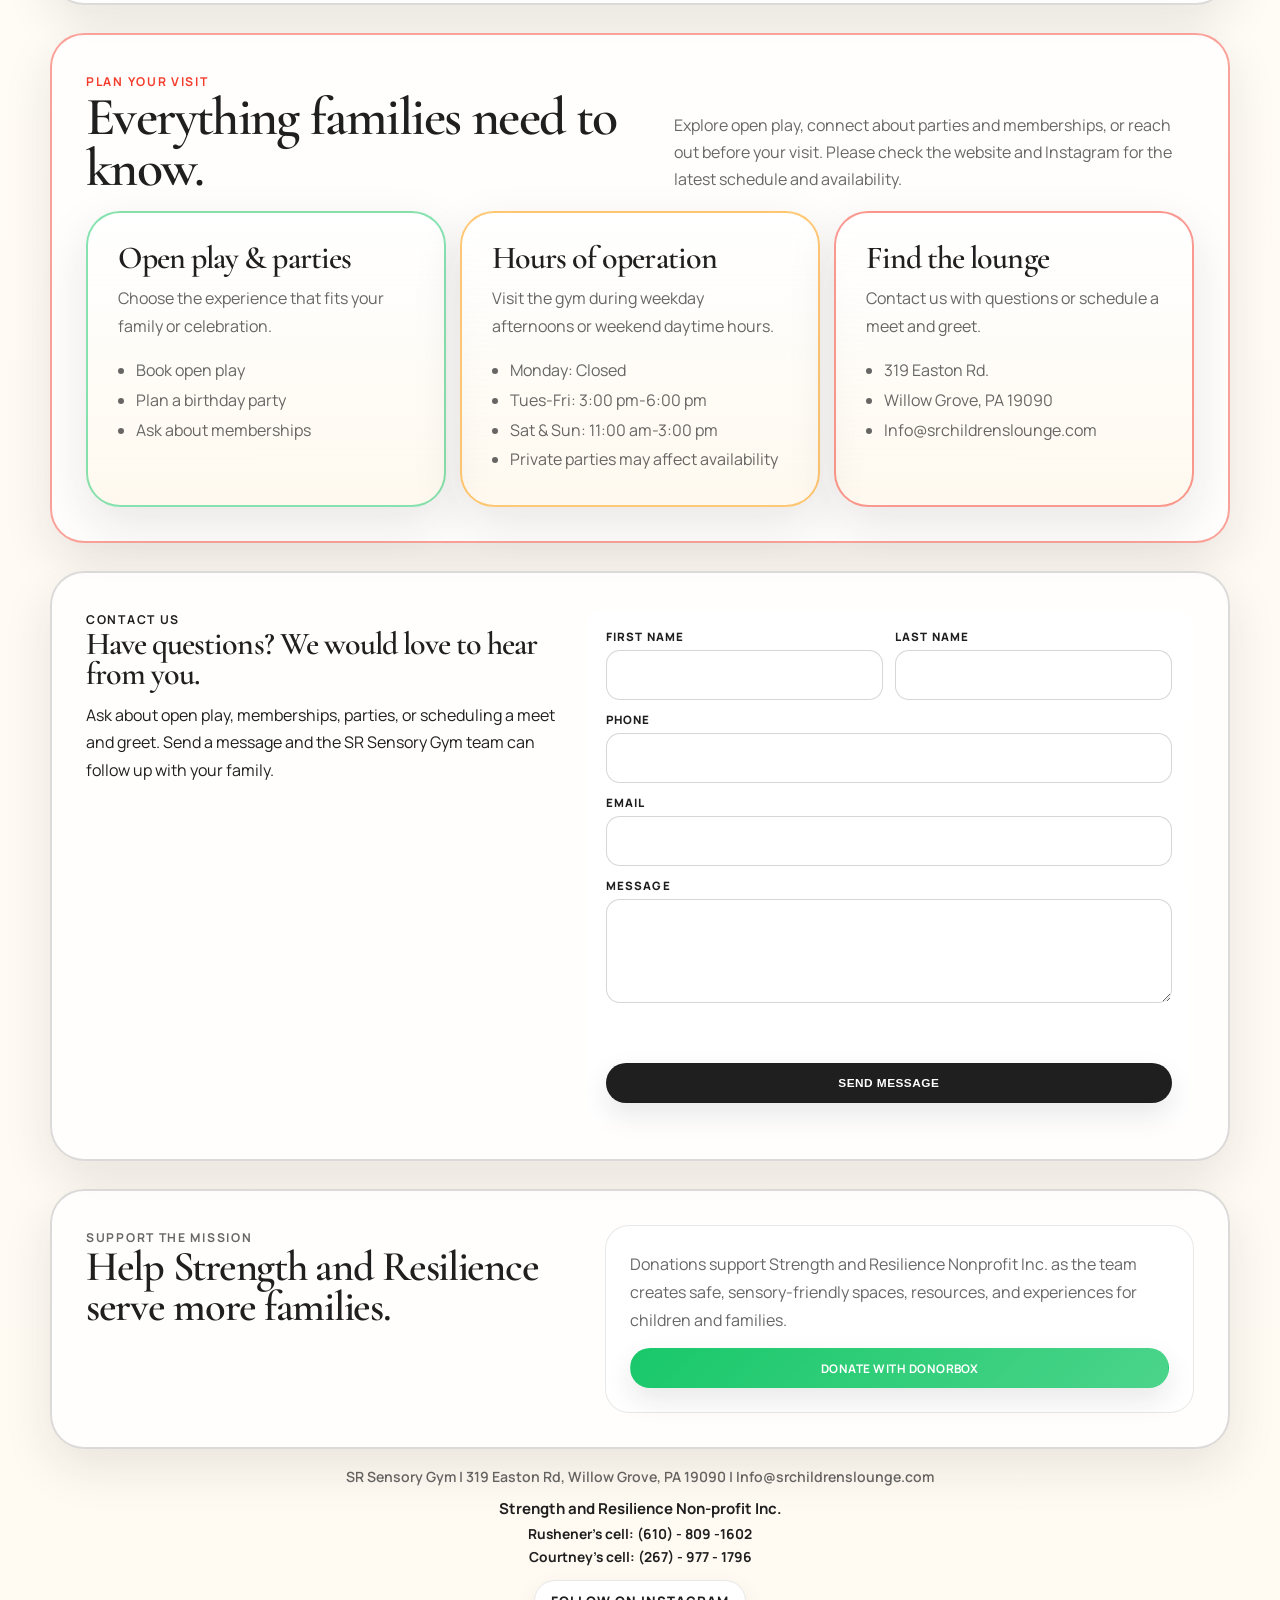
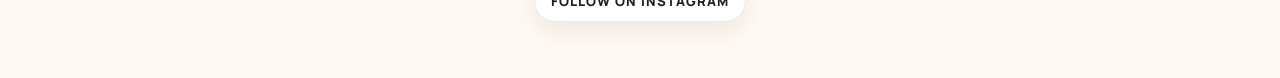
==== commit bfe43bb6: "Layout fit pass: shared layout-fit.css so hero text, nav links and paragraphs wrap and fit at all wi" ====
--- a/index.html
+++ b/index.html
@@ -867,6 +867,7 @@
     }
   </style>
   <link rel="stylesheet" href="assets/strength-resilience/flow.css" />
+  <link rel="stylesheet" href="assets/strength-resilience/layout-fit.css" />
 </head>
 <body>
   <div class="page">
--- a/assets/strength-resilience/flow.css
+++ b/assets/strength-resilience/flow.css
@@ -369,10 +369,12 @@
 .site-header .nav-links {
   position: absolute;
   top: calc(100% + 14px);
-  left: 50%;
+  left: 0;
+  right: 0;
   display: flex;
+  flex-wrap: nowrap;
   gap: 8px;
-  width: min(1000px, calc(100vw - 32px));
+  width: 100%;
   padding: 14px;
   border: 1px solid rgba(25, 200, 106, .28);
   border-radius: 24px;
@@ -380,9 +382,10 @@
   box-shadow: 0 28px 68px rgba(31, 31, 31, .2);
   opacity: 0;
   pointer-events: none;
-  transform: translate(-50%, -14px) scale(.96);
+  transform: translateY(-14px) scale(.96);
   transform-origin: top center;
   overflow-x: auto;
+  overflow-y: hidden;
   scrollbar-width: thin;
   transition: opacity .22s ease, transform .3s cubic-bezier(.23, 1, .32, 1);
 }
@@ -390,7 +393,7 @@
 .site-header .nav-links.is-open {
   opacity: 1;
   pointer-events: auto;
-  transform: translate(-50%, 0) scale(1);
+  transform: translateY(0) scale(1);
   animation: srMenuIn .32s cubic-bezier(.23, 1, .32, 1) both;
 }
 
@@ -400,6 +403,95 @@
   min-height: 44px;
   padding: 0 16px;
   white-space: nowrap;
+}
+
+.slide-to-top {
+  position: fixed;
+  right: 22px;
+  bottom: 22px;
+  z-index: 1400;
+  display: grid;
+  place-items: center;
+  width: 50px;
+  height: 50px;
+  border: 1px solid rgba(25, 200, 106, .4);
+  border-radius: 50%;
+  color: #ffffff;
+  background: linear-gradient(135deg, var(--forest), rgba(25, 200, 106, .8));
+  box-shadow: 0 18px 36px rgba(31, 31, 31, .2);
+  cursor: pointer;
+  font-size: 1.5rem;
+  font-weight: 900;
+  line-height: 1;
+  opacity: 0;
+  pointer-events: none;
+  transform: translateY(14px) scale(.88);
+  transition: opacity .22s ease, transform .28s cubic-bezier(.23, 1, .32, 1), box-shadow .2s ease;
+}
+
+.slide-to-top.is-visible {
+  opacity: 1;
+  pointer-events: auto;
+  transform: translateY(0) scale(1);
+}
+
+.slide-to-top:hover {
+  box-shadow: 0 24px 48px rgba(31, 31, 31, .26);
+  transform: translateY(-4px) scale(1.06);
+}
+
+.slide-to-top:active {
+  transform: scale(.96);
+}
+
+/* Restore the original always-visible navigation layout. */
+.nav-toggle {
+  display: none;
+}
+
+.site-header .nav-links,
+.site-header .nav-links.is-open {
+  position: static;
+  left: auto;
+  right: auto;
+  display: flex;
+  flex-wrap: nowrap;
+  justify-content: flex-start;
+  width: 100%;
+  max-width: 100%;
+  padding: 12px 2px 5px;
+  border-top: 1px solid rgba(31,31,31,.09);
+  border-right: 0;
+  border-bottom: 0;
+  border-left: 0;
+  border-radius: 0;
+  background: transparent;
+  box-shadow: none;
+  opacity: 1;
+  pointer-events: auto;
+  overflow-x: auto;
+  overflow-y: hidden;
+  scrollbar-width: none;
+  transform: none;
+  animation: none;
+}
+
+.site-header .nav-links::-webkit-scrollbar {
+  display: none;
+}
+
+.site-header .nav-links a {
+  width: auto;
+  flex: 0 0 auto;
+  min-height: 40px;
+  padding: 0 12px;
+}
+
+@media (max-width: 760px) {
+  .slide-to-top {
+    right: 16px;
+    bottom: 16px;
+  }
 }
 
 @media (prefers-reduced-motion: reduce) {
--- a/assets/strength-resilience/layout-fit.css
+++ b/assets/strength-resilience/layout-fit.css
@@ -0,0 +1,62 @@
+/* Structure and fit pass: loaded last on every page so it wins over page styles. */
+
+/* Grid and flex children may shrink instead of pushing text past their panel. */
+.hero > *,
+.hero-copy > *,
+main section > *,
+main [class*="grid"] > * {
+  min-width: 0;
+}
+
+/* Long words and URLs wrap instead of overflowing. */
+main h1,
+main h2,
+main h3,
+main p,
+main li {
+  overflow-wrap: break-word;
+}
+
+/* Readable line length for body copy. */
+main p {
+  max-width: 68ch;
+}
+
+/* Hero headings sized for a half-width column so the intro text fits its panel. */
+.hero h1 {
+  font-size: clamp(2.6rem, 6vw, 5.6rem);
+  line-height: 1;
+}
+
+.hero p {
+  max-width: 60ch;
+}
+
+/* Show every menu link on wrapped rows instead of a cut-off sideways scroller. */
+.site-header .nav-links,
+.page > header .nav-links {
+  flex-wrap: wrap;
+  justify-content: center;
+  overflow: visible;
+}
+
+@media (max-width: 760px) {
+  .site-header .nav-links,
+  .page > header .nav-links {
+    gap: 6px;
+    padding-bottom: 2px;
+  }
+
+  .site-header .nav-links a,
+  .page > header .nav-links a {
+    min-height: 34px;
+    padding: 0 10px;
+    font-size: .68rem;
+  }
+}
+
+/* Centered footer lines are not body copy: keep them full width and centered. */
+main p.footer-note,
+main p.footer-note + p {
+  max-width: none;
+}
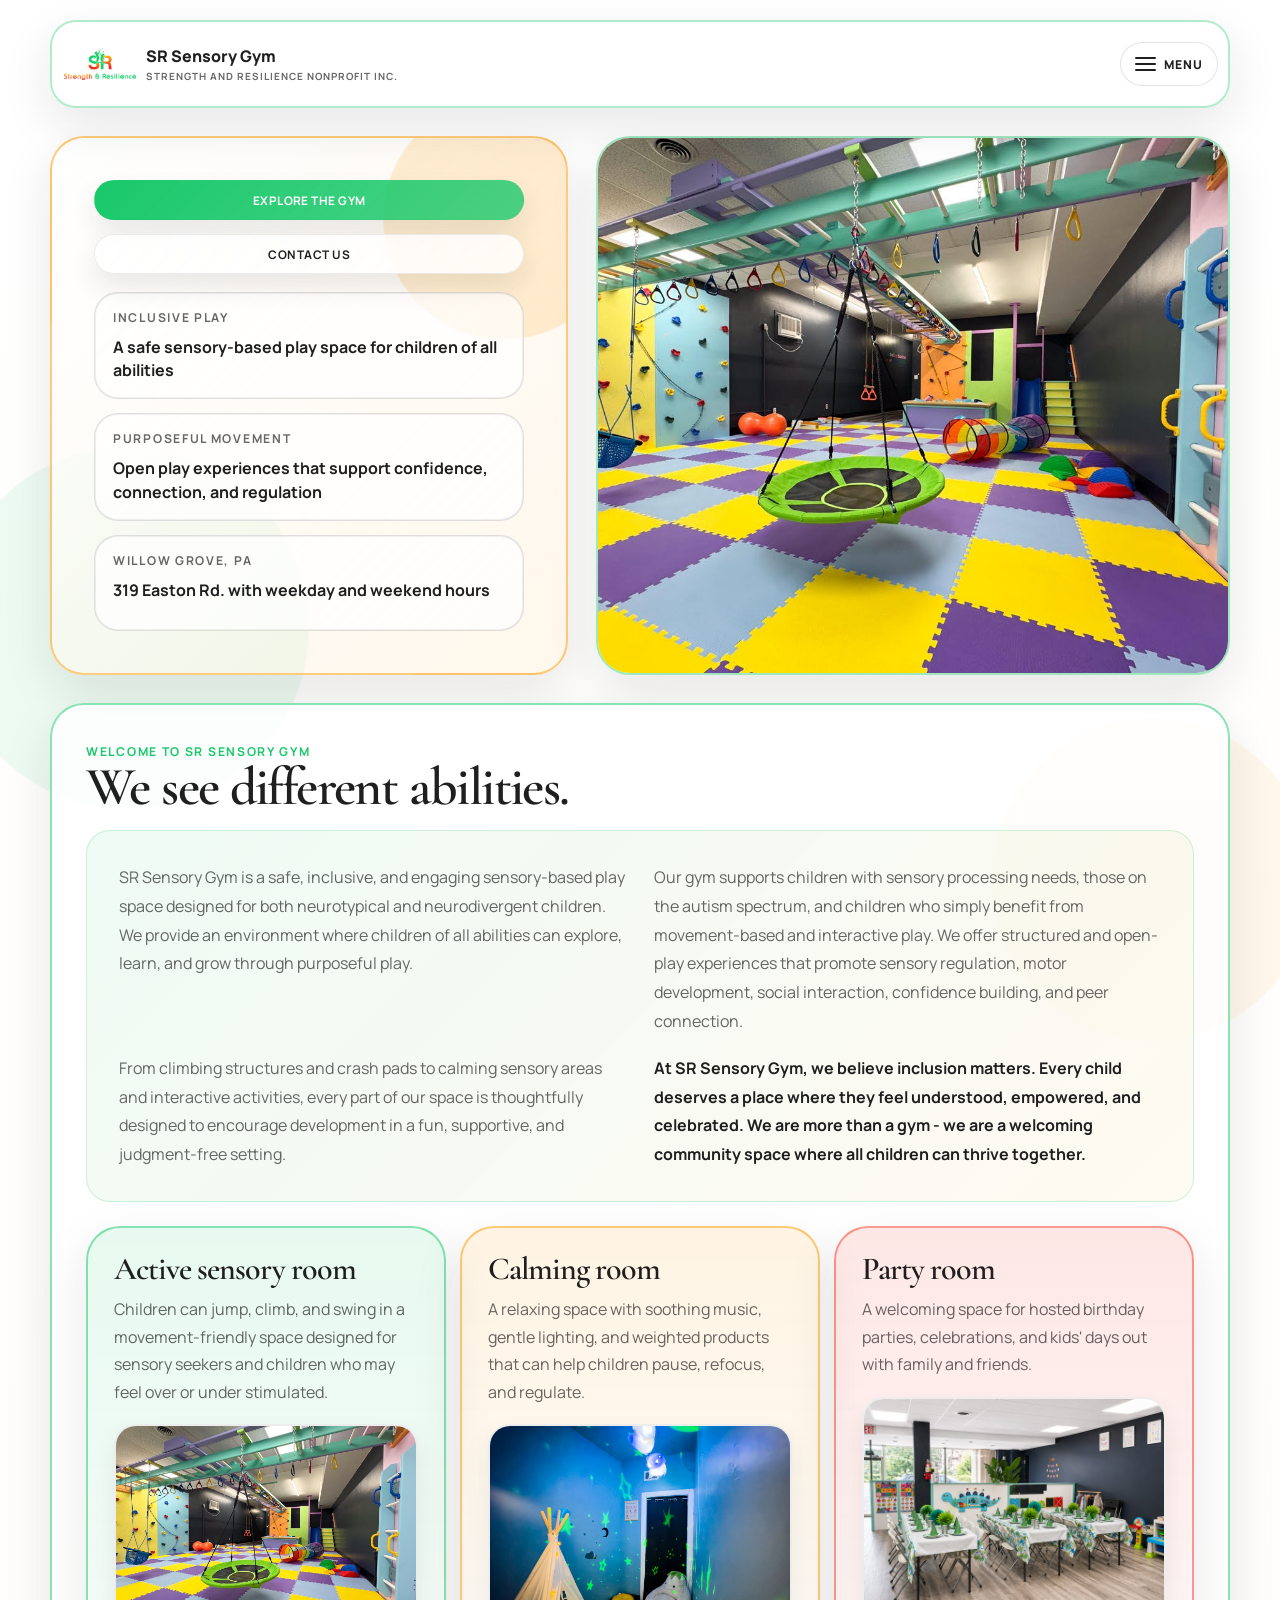
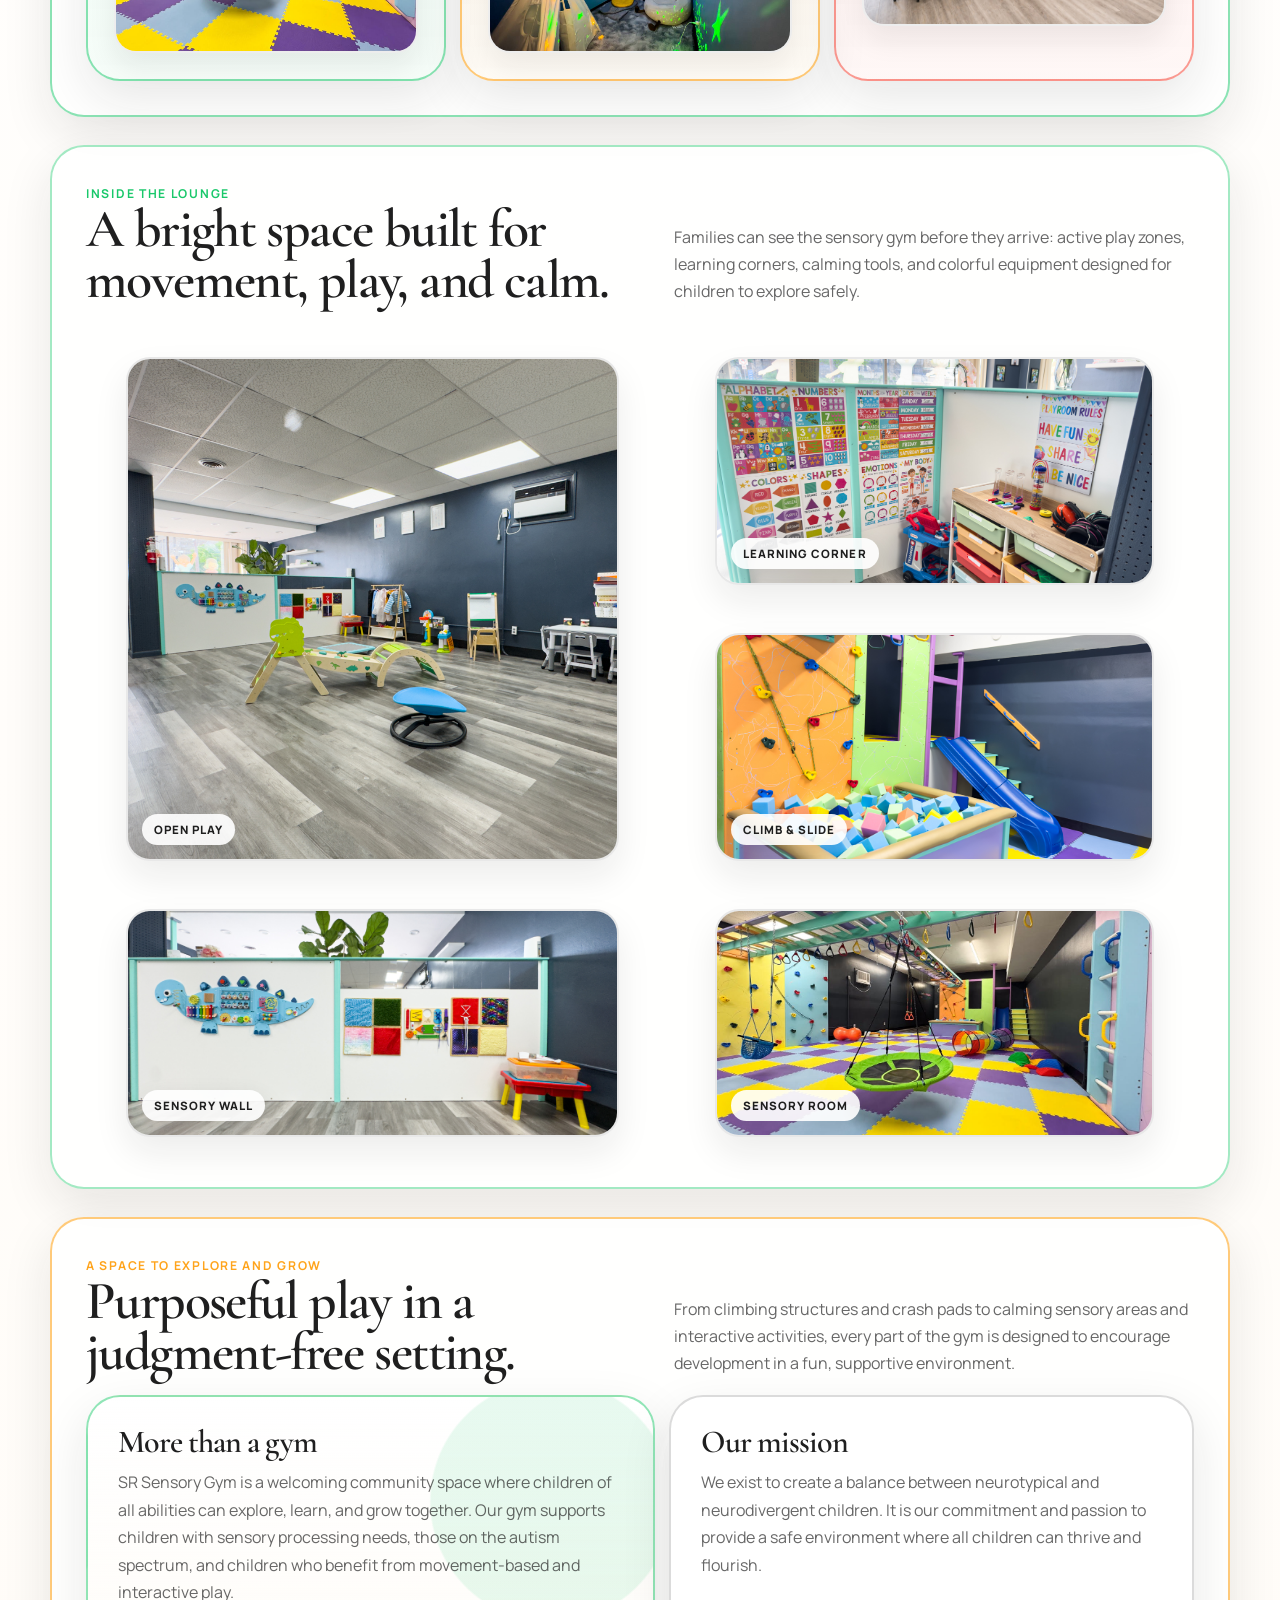
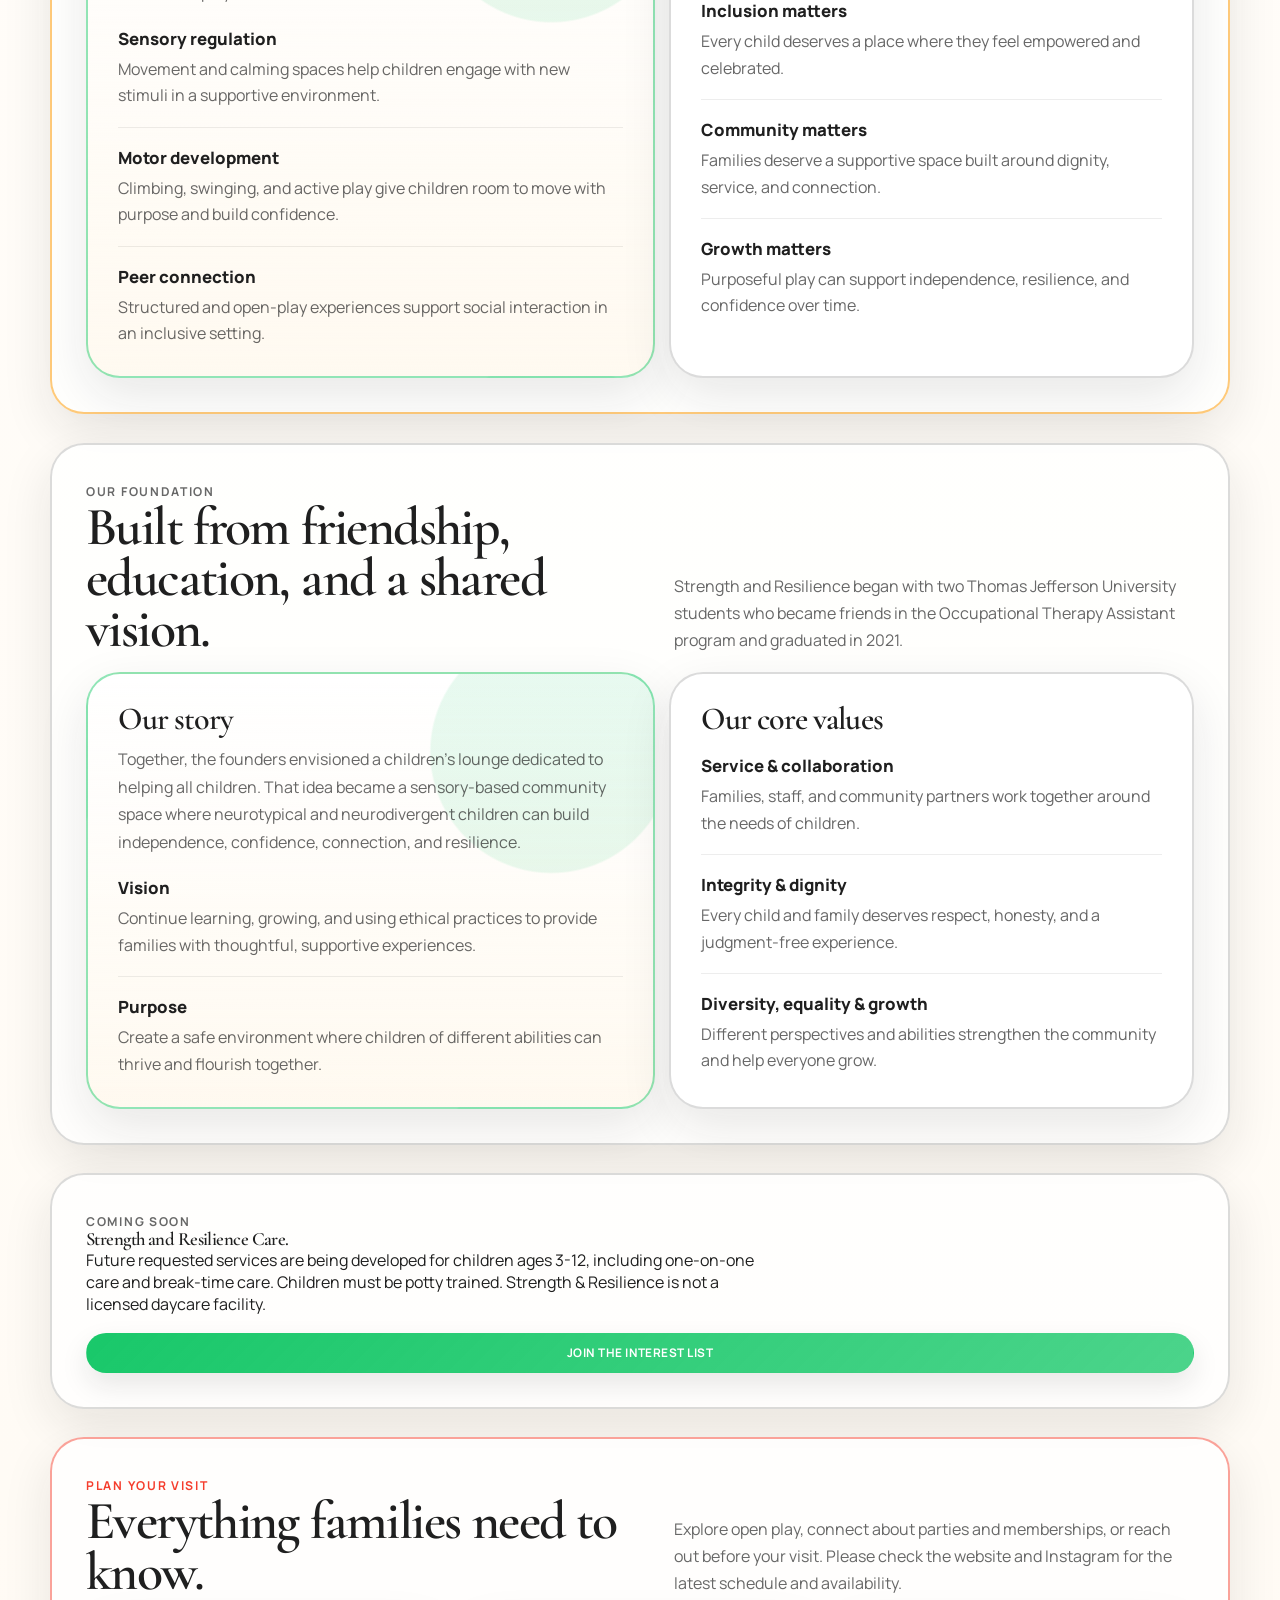
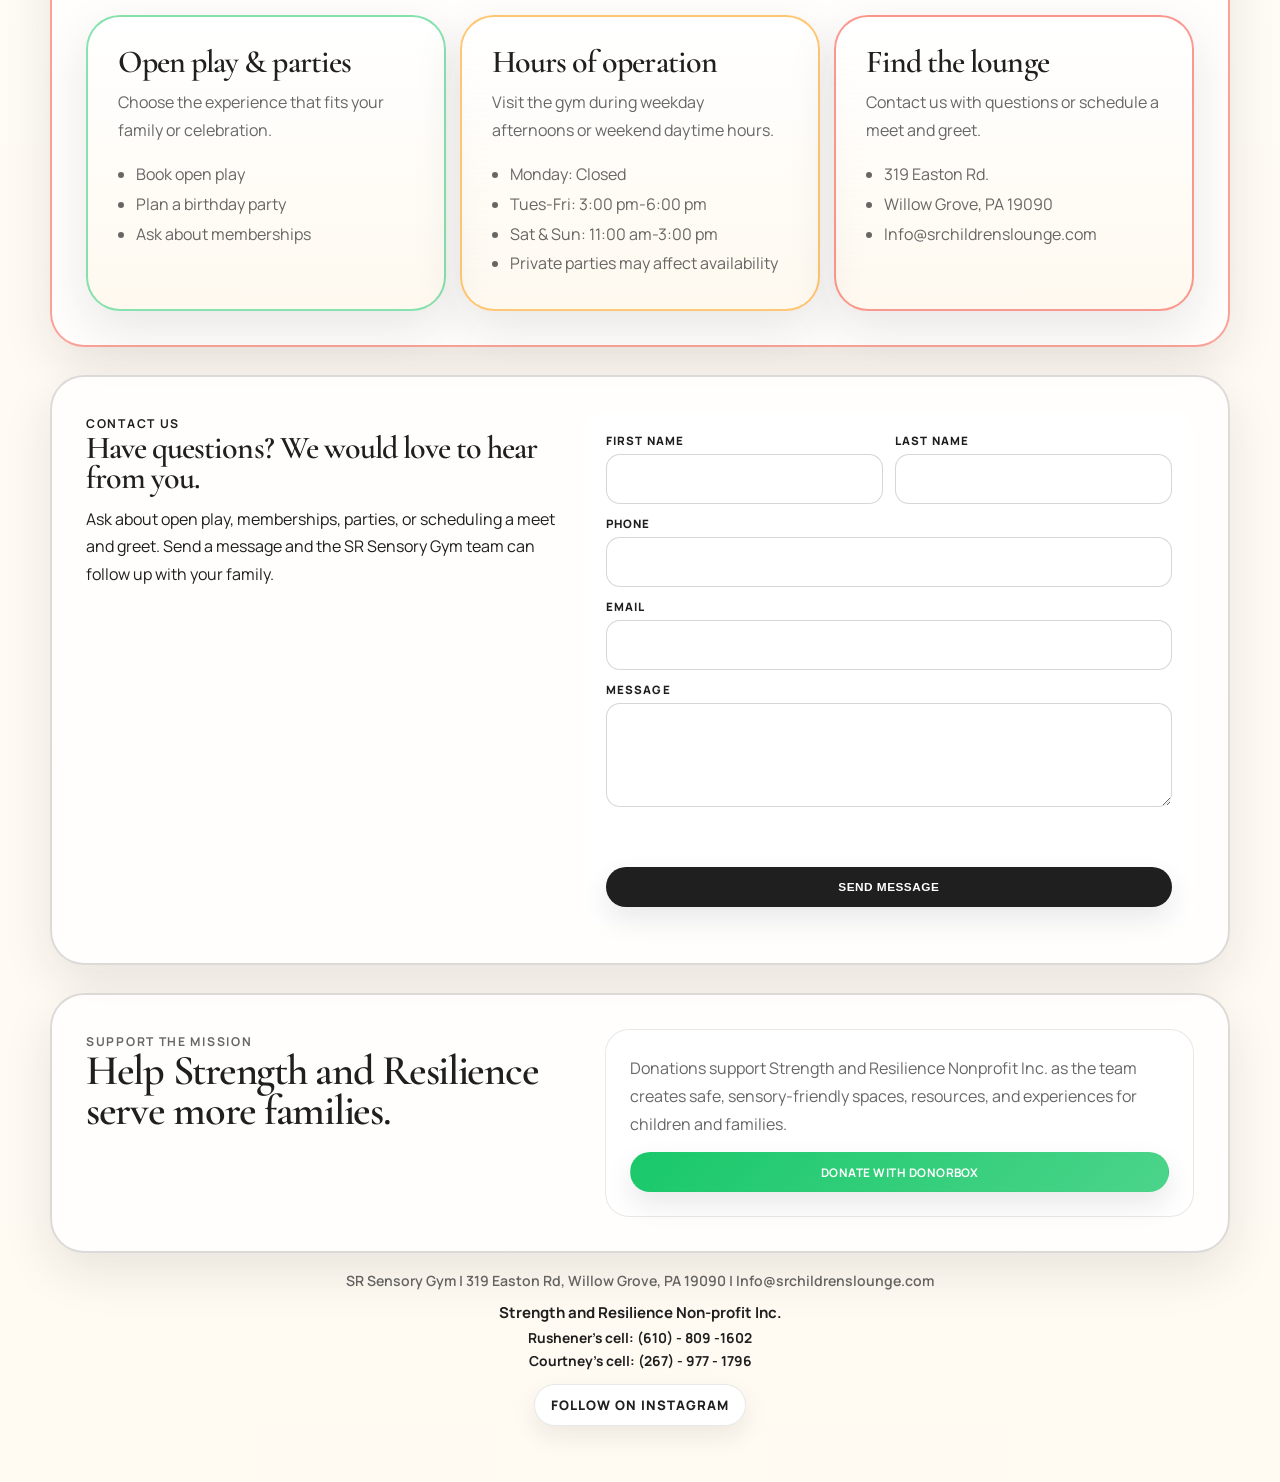
==== commit 14e80e4b: "Slim sticky header with collapsible menu on every page, CSS-drawn back-to-top arrow" ====
--- a/index.html
+++ b/index.html
@@ -880,7 +880,12 @@
         </div>
       </a>
 
-      <nav class="nav-links" aria-label="Primary">
+      <button class="nav-toggle" type="button" aria-expanded="false" aria-controls="site-nav" aria-label="Open menu">
+        <span class="nav-toggle-icon" aria-hidden="true"><span></span><span></span><span></span></span>
+        <span class="nav-toggle-text">Menu</span>
+      </button>
+
+      <nav class="nav-links" id="site-nav" aria-label="Primary">
         <a href="#home">Home</a>
         <a href="strength-resilience-book-now.html">Book Now</a>
         <a href="strength-resilience-book-a-party.html">Book a Party</a>
@@ -1268,6 +1273,7 @@
     }
   </script>
   <script src="assets/strength-resilience/flow.js"></script>
+  <script src="assets/strength-resilience/nav.js"></script>
   <script src="assets/strength-resilience/sr-family-intake.js"></script>
 </body>
 </html>
--- a/assets/strength-resilience/layout-fit.css
+++ b/assets/strength-resilience/layout-fit.css
@@ -32,31 +32,148 @@
   max-width: 60ch;
 }
 
-/* Show every menu link on wrapped rows instead of a cut-off sideways scroller. */
-.site-header .nav-links,
-.page > header .nav-links {
-  flex-wrap: wrap;
-  justify-content: center;
-  overflow: visible;
-}
-
-@media (max-width: 760px) {
-  .site-header .nav-links,
-  .page > header .nav-links {
-    gap: 6px;
-    padding-bottom: 2px;
-  }
-
-  .site-header .nav-links a,
-  .page > header .nav-links a {
-    min-height: 34px;
-    padding: 0 10px;
-    font-size: .68rem;
-  }
-}
-
 /* Centered footer lines are not body copy: keep them full width and centered. */
 main p.footer-note,
 main p.footer-note + p {
   max-width: none;
 }
+
+/* Slim pinned header with a collapsible menu (driven by nav.js). */
+html {
+  scroll-padding-top: calc(var(--sr-header-h, 88px) + 24px);
+}
+
+main section {
+  scroll-margin-top: calc(var(--sr-header-h, 88px) + 24px);
+}
+
+header.site-header {
+  position: sticky;
+  top: 8px;
+  z-index: 1000;
+  display: flex;
+  flex-wrap: nowrap;
+  align-items: center;
+  justify-content: space-between;
+  gap: 16px;
+  padding: 6px 10px 6px 12px;
+  border-radius: 26px;
+  background: rgba(255, 255, 255, .97);
+}
+
+header.site-header .brand {
+  flex: 0 0 auto;
+  flex-direction: row;
+  align-items: center;
+  gap: 10px;
+  width: auto;
+  text-align: left;
+}
+
+header.site-header .brand img {
+  width: 72px;
+  height: 72px;
+}
+
+header.site-header .brand strong { font-size: 1rem; }
+header.site-header .brand span { margin-top: 2px; font-size: .62rem; letter-spacing: .1em; }
+
+header.site-header .nav-links,
+header.site-header .nav-links.is-open {
+  position: static;
+  flex: 1 1 auto;
+  display: flex;
+  flex-wrap: nowrap;
+  justify-content: flex-end;
+  gap: 6px;
+  min-width: 0;
+  width: auto;
+  padding: 0;
+  border: 0;
+  background: transparent;
+  box-shadow: none;
+  opacity: 1;
+  overflow: hidden;
+  transform: none;
+  animation: none;
+}
+
+header.site-header .nav-links a {
+  flex: 0 0 auto;
+  min-height: 36px;
+  padding: 0 10px;
+  font-size: .68rem;
+  white-space: nowrap;
+}
+
+header.site-header.nav-measuring .nav-links {
+  justify-content: flex-start;
+}
+
+header.site-header .nav-toggle {
+  display: none;
+  flex: 0 0 auto;
+  align-items: center;
+  gap: 8px;
+  min-height: 44px;
+}
+
+header.site-header .nav-toggle:focus-visible,
+header.site-header .nav-links a:focus-visible {
+  outline: 3px solid var(--forest, #19c86a);
+  outline-offset: 3px;
+}
+
+header.site-header.nav-collapsed .nav-toggle {
+  display: inline-flex;
+}
+
+header.site-header.nav-collapsed .nav-links {
+  display: none;
+}
+
+header.site-header.nav-collapsed.nav-open .nav-links {
+  position: absolute;
+  top: calc(100% + 8px);
+  left: 0;
+  right: 0;
+  display: grid;
+  grid-template-columns: repeat(auto-fill, minmax(150px, 1fr));
+  gap: 8px;
+  max-height: calc(100vh - var(--sr-header-h, 88px) - 32px);
+  padding: 14px;
+  overflow-y: auto;
+  overscroll-behavior: contain;
+  border: 1px solid rgba(25, 200, 106, .28);
+  border-radius: 24px;
+  background: rgba(255, 255, 255, .98);
+  box-shadow: 0 28px 68px rgba(31, 31, 31, .2);
+}
+
+header.site-header.nav-collapsed.nav-open .nav-links a {
+  min-height: 44px;
+  font-size: .74rem;
+}
+
+@media (max-width: 760px) {
+  header.site-header { top: 6px; padding: 6px 8px 6px 10px; gap: 10px; }
+  header.site-header .brand img { width: 56px; height: 56px; }
+  header.site-header .brand strong { font-size: .95rem; }
+  header.site-header .brand span { font-size: .56rem; letter-spacing: .06em; }
+}
+
+@media (max-width: 420px) {
+  header.site-header .brand span { display: none; }
+}
+
+/* Back to top arrow drawn with borders. */
+.slide-to-top-icon {
+  display: block;
+  width: 13px;
+  height: 13px;
+  margin-top: 5px;
+  border-top: 3px solid currentColor;
+  border-left: 3px solid currentColor;
+  border-radius: 2px;
+  transform: rotate(45deg);
+}
